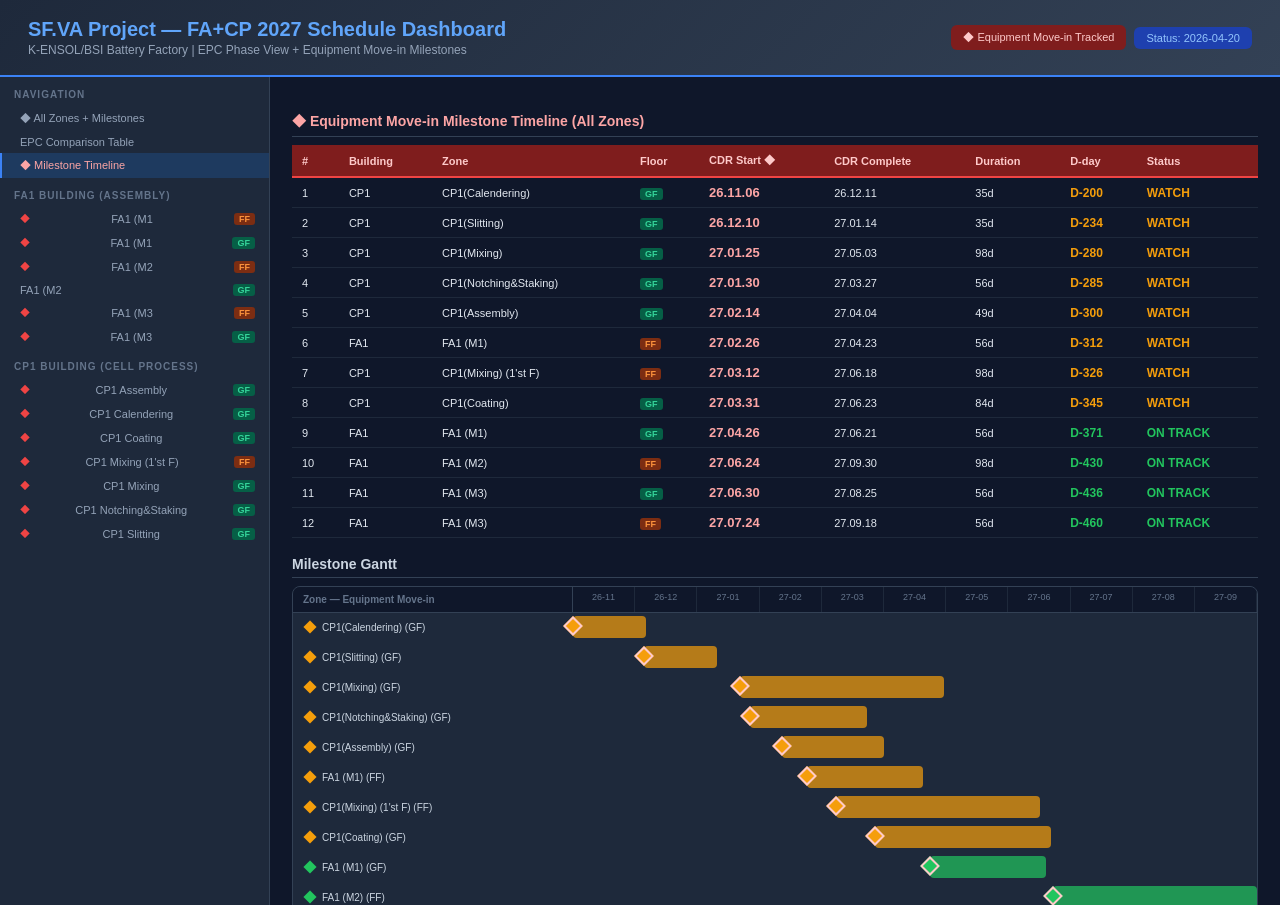
==== FA+CP 2027년 완공목표 스케줄/SF_VA_Schedule_Dashboard_EPC.html @ c84cddcf "Initial brain commit" ====
<!DOCTYPE html>
<html lang="ko">
<head>
<meta charset="UTF-8">
<meta name="viewport" content="width=device-width, initial-scale=1.0">
<title>SF.VA Project - FA+CP Schedule Dashboard (EPC + Milestone)</title>
<style>
*{margin:0;padding:0;box-sizing:border-box}
body{font-family:'Segoe UI',Arial,sans-serif;background:#0f172a;color:#e2e8f0;min-height:100vh}
.header{background:linear-gradient(135deg,#1e293b,#334155);padding:18px 28px;border-bottom:2px solid #3b82f6;display:flex;justify-content:space-between;align-items:center}
.header h1{font-size:20px;color:#60a5fa;font-weight:600}
.header .subtitle{color:#94a3b8;font-size:12px;margin-top:2px}
.header .badges{display:flex;gap:8px;align-items:center}
.header .date-badge{background:#1e40af;color:#93c5fd;padding:5px 12px;border-radius:6px;font-size:11px;font-weight:500}
.container{display:flex;height:calc(100vh - 72px)}
.sidebar{width:270px;background:#1e293b;border-right:1px solid #334155;overflow-y:auto;flex-shrink:0}
.sidebar h3{padding:12px 14px 6px;color:#64748b;font-size:10px;text-transform:uppercase;letter-spacing:1px}
.zone-btn{padding:5px 14px 5px 18px;color:#94a3b8;font-size:11px;cursor:pointer;display:flex;justify-content:space-between;align-items:center;border-left:2px solid transparent;transition:all .15s}
.zone-btn:hover{background:#334155;color:#e2e8f0}
.zone-btn.active{background:#1e3a5f;color:#60a5fa;border-left-color:#3b82f6}
.floor-tag{font-size:9px;padding:1px 5px;border-radius:3px;font-weight:700}
.floor-gf{background:#065f46;color:#34d399}
.floor-ff{background:#7c2d12;color:#fb923c}
.main{flex:1;overflow-y:auto;padding:18px 22px}
.epc-tabs{display:flex;gap:0;margin-bottom:18px;background:#0f172a;border-radius:8px;padding:3px;border:1px solid #334155}
.epc-tab{flex:1;padding:10px 0;text-align:center;cursor:pointer;border-radius:6px;font-size:12px;font-weight:600;transition:all .2s;position:relative}
.epc-tab:hover{background:#1e293b}
.epc-tab.active-all{background:#334155;color:#f1f5f9}
.epc-tab.active-e{background:linear-gradient(135deg,#4338ca,#6366f1);color:#e0e7ff}
.epc-tab.active-p{background:linear-gradient(135deg,#b45309,#d97706);color:#fef3c7}
.epc-tab.active-c{background:linear-gradient(135deg,#047857,#059669);color:#d1fae5}
.epc-tab .count{display:block;font-size:18px;font-weight:700;margin-top:2px}
.epc-tab .label{font-size:10px;opacity:.7;text-transform:uppercase;letter-spacing:.5px}
.summary-cards{display:grid;grid-template-columns:repeat(4,1fr);gap:10px;margin-bottom:16px}
.card{background:#1e293b;border-radius:8px;padding:12px 14px;border:1px solid #334155}
.card .label{font-size:10px;color:#64748b;text-transform:uppercase;letter-spacing:.5px}
.card .value{font-size:20px;font-weight:700;color:#f1f5f9;margin-top:3px}
.card .sub{font-size:10px;color:#94a3b8;margin-top:2px}
.card.critical{border-color:#dc2626}.card.critical .value{color:#ef4444}
.section-title{font-size:14px;font-weight:600;color:#cbd5e1;margin:18px 0 8px;padding-bottom:5px;border-bottom:1px solid #334155}

/* Milestone Banner */
.ms-banner{background:linear-gradient(135deg,#7f1d1d,#991b1b);border:2px solid #ef4444;border-radius:10px;padding:16px 20px;margin-bottom:18px;position:relative;overflow:hidden}
.ms-banner::before{content:'';position:absolute;top:-20px;right:-20px;width:80px;height:80px;background:rgba(239,68,68,.15);border-radius:50%}
.ms-banner::after{content:'';position:absolute;bottom:-10px;right:40px;width:40px;height:40px;background:rgba(239,68,68,.1);border-radius:50%}
.ms-banner .ms-icon{font-size:28px;margin-right:12px;vertical-align:middle}
.ms-banner .ms-title{font-size:14px;font-weight:700;color:#fecaca;letter-spacing:.5px}
.ms-banner .ms-dates{display:flex;gap:24px;margin-top:10px;flex-wrap:wrap}
.ms-date-item{background:rgba(0,0,0,.3);padding:8px 14px;border-radius:6px;border:1px solid rgba(239,68,68,.4)}
.ms-date-item .ms-label{font-size:9px;color:#fca5a5;text-transform:uppercase;letter-spacing:.5px}
.ms-date-item .ms-val{font-size:18px;font-weight:800;color:#ffffff;margin-top:2px;font-variant-numeric:tabular-nums}
.ms-date-item .ms-sub{font-size:9px;color:#f87171;margin-top:1px}

/* Gantt */
.gantt-container{background:#1e293b;border-radius:8px;border:1px solid #334155;overflow:hidden;margin-bottom:14px}
.gantt-header{display:flex;background:#0f172a;border-bottom:1px solid #334155;position:sticky;top:0;z-index:2}
.gantt-label-col{width:280px;min-width:280px;padding:7px 10px;font-size:10px;color:#64748b;font-weight:600;border-right:1px solid #334155}
.gantt-timeline{flex:1;display:flex;position:relative}
.gantt-month{flex:1;text-align:center;padding:5px 0;font-size:9px;color:#64748b;border-right:1px solid #1e293b}
.gantt-row{display:flex;border-bottom:1px solid #1e293b;min-height:30px;transition:background .1s}
.gantt-row:hover{background:#334155}
.gantt-row.critical-row{background:#7f1d1d22}
.gantt-row.near-critical-row{background:#78350f22}
.gantt-name{width:280px;min-width:280px;padding:5px 10px;font-size:10px;color:#cbd5e1;border-right:1px solid #1e293b;display:flex;align-items:center;gap:5px;white-space:nowrap;overflow:hidden;text-overflow:ellipsis}
.cp-badge{font-size:8px;padding:1px 4px;border-radius:3px;font-weight:700;flex-shrink:0}
.cp-badge.cp{background:#dc2626;color:#fecaca}
.cp-badge.nc{background:#d97706;color:#fef3c7}
.gantt-bars{flex:1;position:relative;padding:3px 0}
.bar{position:absolute;height:22px;border-radius:4px;top:3px;min-width:3px;cursor:pointer;transition:opacity .15s}
.bar:hover{opacity:.85;box-shadow:0 0 8px rgba(96,165,250,.4)}
.bar-tooltip{display:none;position:absolute;background:#0f172a;border:1px solid #3b82f6;border-radius:6px;padding:8px 12px;z-index:100;font-size:10px;color:#e2e8f0;min-width:200px;pointer-events:none;box-shadow:0 4px 20px rgba(0,0,0,.5)}
.bar:hover .bar-tooltip{display:block;bottom:28px;left:0}

/* Milestone line in gantt */
.ms-line{position:absolute;top:0;bottom:0;width:3px;background:#ef4444;z-index:1;pointer-events:none}
.ms-line::before{content:'';position:absolute;top:-2px;left:-6px;width:15px;height:15px;background:#ef4444;transform:rotate(45deg);border:2px solid #fecaca;z-index:2}
.ms-line::after{content:attr(data-label);position:absolute;top:-20px;left:8px;font-size:9px;color:#fecaca;white-space:nowrap;font-weight:700;background:#7f1d1d;padding:1px 5px;border-radius:3px;z-index:3}
.ms-line-finish{position:absolute;top:0;bottom:0;width:2px;background:#f97316;z-index:1;pointer-events:none;border-left:2px dashed #f97316}
.ms-line-finish::after{content:attr(data-label);position:absolute;bottom:-18px;left:6px;font-size:8px;color:#fdba74;white-space:nowrap;font-weight:600;z-index:3}

/* MS Overlay for gantt-bars container */
.gantt-bars-wrap{flex:1;position:relative;overflow:hidden}

/* CP Summary */
.cp-summary{background:#1e293b;border:1px solid #dc2626;border-radius:8px;padding:14px;margin-bottom:16px}
.cp-summary h3{color:#ef4444;font-size:13px;margin-bottom:8px}
.cp-table{width:100%;border-collapse:collapse;font-size:11px}
.cp-table th{text-align:left;padding:5px 8px;color:#64748b;border-bottom:1px solid #334155;font-weight:600}
.cp-table td{padding:5px 8px;color:#cbd5e1;border-bottom:1px solid #1e293b}
.cp-table tr.critical td{color:#fca5a5}
.cp-table tr.near-critical td{color:#fcd34d}
.risk-high{color:#ef4444;font-weight:600}
.risk-med{color:#f59e0b;font-weight:600}
.risk-low{color:#22c55e}
.legend{display:flex;gap:14px;flex-wrap:wrap;margin-bottom:14px;padding:8px 12px;background:#1e293b;border-radius:6px;border:1px solid #334155}
.legend-item{display:flex;align-items:center;gap:5px;font-size:10px;color:#94a3b8}
.legend-color{width:12px;height:12px;border-radius:3px}
.overview-grid{display:grid;grid-template-columns:1fr 1fr;gap:14px;margin-bottom:18px}
.zone-card{background:#1e293b;border:1px solid #334155;border-radius:8px;padding:12px;cursor:pointer;transition:all .15s}
.zone-card:hover{border-color:#3b82f6;transform:translateY(-1px)}
.zone-card h4{color:#60a5fa;font-size:12px;margin-bottom:4px}
.zone-card .info{font-size:10px;color:#94a3b8;line-height:1.6}
.zone-card .ms-tag{font-size:10px;color:#fca5a5;font-weight:700;background:#7f1d1d;padding:2px 7px;border-radius:4px;display:inline-block;margin-top:4px}
.epc-bar{display:flex;height:8px;border-radius:4px;overflow:hidden;margin-top:6px;background:#0f172a}
.epc-bar .seg-e{background:#6366f1}.epc-bar .seg-p{background:#d97706}.epc-bar .seg-c{background:#059669}
.epc-mini{display:inline-block;width:8px;height:8px;border-radius:2px;margin-right:2px}
.compare-table{width:100%;border-collapse:collapse;background:#1e293b;border-radius:8px;overflow:hidden;border:1px solid #334155;font-size:11px}
.compare-table th{background:#0f172a;padding:8px;color:#64748b;text-align:left;border-bottom:1px solid #334155}
.compare-table td{padding:6px 8px;color:#cbd5e1;border-bottom:1px solid #1e293b}
.compare-table tr:hover td{background:#33415540}

/* Milestone summary table */
.ms-summary-table{width:100%;border-collapse:collapse;font-size:11px;margin-bottom:18px}
.ms-summary-table th{background:#7f1d1d;color:#fecaca;padding:8px 10px;text-align:left;font-weight:600;border-bottom:2px solid #ef4444}
.ms-summary-table td{padding:7px 10px;border-bottom:1px solid #1e293b;color:#e2e8f0}
.ms-summary-table tr:hover td{background:#7f1d1d33}
.ms-summary-table .ms-date{font-weight:800;font-size:13px;color:#fca5a5;font-variant-numeric:tabular-nums}
.ms-summary-table .days-left{font-weight:700;font-size:12px}
.days-left.urgent{color:#ef4444}
.days-left.warning{color:#f59e0b}
.days-left.ok{color:#22c55e}
</style>
</head>
<body>
<div class="header">
  <div>
    <h1>SF.VA Project &mdash; FA+CP 2027 Schedule Dashboard</h1>
    <div class="subtitle">K-ENSOL/BSI Battery Factory | EPC Phase View + Equipment Move-in Milestones</div>
  </div>
  <div class="badges">
    <div class="date-badge" style="background:#7f1d1d;color:#fecaca">&#9670; Equipment Move-in Tracked</div>
    <div class="date-badge">Status: 2026-04-20</div>
  </div>
</div>
<div class="container">
  <div class="sidebar">
    <h3>Navigation</h3>
    <div class="zone-btn" onclick="showOverview()" id="btn-overview">&#9670; All Zones + Milestones</div>
    <div class="zone-btn" onclick="showComparison()" id="btn-compare">EPC Comparison Table</div>
    <div class="zone-btn" onclick="showMilestoneTimeline()" id="btn-ms-timeline" style="color:#fca5a5">&#9670; Milestone Timeline</div>
    <h3>FA1 Building (Assembly)</h3>
    <div id="fa1-zones"></div>
    <h3>CP1 Building (Cell Process)</h3>
    <div id="cp1-zones"></div>
  </div>
  <div class="main" id="main-content"></div>
</div>
<script>
const DATA = {"zones": {"CP1(Assembly)|GF": {"zone": "CP1(Assembly)", "floor": "GF", "building": "CP1", "epc_counts": {"E": 5, "P": 168, "C": 237}, "ALL": {"min_start": "2025-09-04", "max_finish": "2027-11-01", "total": 410, "phases": [{"name": "3-1. HVAC Equipment Manufacturing", "start": "2025-09-04", "finish": "2026-10-08", "count": 85, "workdays": 4163, "contractors": ["Stulz", "JOSEM", "CAMPIL"]}, {"name": "1. Design + Order + Delivery", "start": "2026-04-01", "finish": "2026-10-04", "count": 88, "workdays": 1525, "contractors": ["Soler", "TOP", "LJ", "KNS", "GEM Tech", "Jeremias", "Hwyun", "Synerge", "SICA"]}, {"name": "2-2. Construction (Ground Floor)", "start": "2026-04-25", "finish": "2027-02-09", "count": 76, "workdays": 2208, "contractors": ["Soler", "Top", "KNS", "Gem-tech", "Synerge", "SICA"]}, {"name": "2-1. Construction (Mezzanine)", "start": "2026-05-22", "finish": "2027-04-03", "count": 46, "workdays": 3162, "contractors": ["Top", "Synerge"]}, {"name": "4. CDR Readiness for Equipment Move in", "start": "2026-05-22", "finish": "2027-04-25", "count": 13, "workdays": 1238, "contractors": ["KNS"]}, {"name": "3-2. HVAC Equipment Setup", "start": "2026-07-04", "finish": "2026-11-05", "count": 37, "workdays": 256, "contractors": ["Synergy", "TOP"]}, {"name": "3-3. HVAC Equipment install", "start": "2026-09-13", "finish": "2027-05-03", "count": 38, "workdays": 523, "contractors": ["CAMPIL", "Wayun", "JOSEM", "Synergy", "Stulz"]}, {"name": "6. Cold Commissioning", "start": "2027-02-17", "finish": "2027-04-24", "count": 9, "workdays": 141, "contractors": ["Synergy", "LJ"]}, {"name": "5. Hook up", "start": "2027-04-04", "finish": "2027-04-15", "count": 3, "workdays": 11, "contractors": []}, {"name": "7. HOT Commissioning", "start": "2027-04-24", "finish": "2027-06-04", "count": 9, "workdays": 212, "contractors": ["Synergy"]}, {"name": "8. Submission of completion documents", "start": "2027-06-04", "finish": "2027-07-04", "count": 4, "workdays": 120, "contractors": ["KNS", "KNS & Sub con"]}, {"name": "9. VOC environmental permit", "start": "2027-07-04", "finish": "2027-11-01", "count": 2, "workdays": 240, "contractors": ["PWC"]}], "cp": {"critical": [{"name": "9. VOC environmental permit", "start": "2027-07-04", "finish": "2027-11-01", "span": 120, "slack": 0}], "near_critical": []}}, "E": {"min_start": "2026-04-01", "max_finish": "2026-08-02", "total": 5, "phases": [{"name": "1. Design + Order + Delivery", "start": "2026-04-01", "finish": "2026-08-02", "count": 5, "workdays": 305, "contractors": []}], "cp": {"critical": [{"name": "1. Design + Order + Delivery", "start": "2026-04-01", "finish": "2026-08-02", "span": 123, "slack": 0}], "near_critical": []}}, "P": {"min_start": "2025-09-04", "max_finish": "2026-10-08", "total": 168, "phases": [{"name": "3-1. HVAC Equipment Manufacturing", "start": "2025-09-04", "finish": "2026-10-08", "count": 85, "workdays": 4163, "contractors": ["Stulz", "JOSEM", "CAMPIL"]}, {"name": "1. Design + Order + Delivery", "start": "2026-04-01", "finish": "2026-10-04", "count": 83, "workdays": 1220, "contractors": ["Soler", "TOP", "LJ", "KNS", "GEM Tech", "Jeremias", "Hwyun", "Synerge", "SICA"]}], "cp": {"critical": [{"name": "1. Design + Order + Delivery", "start": "2026-04-01", "finish": "2026-10-04", "span": 186, "slack": 4}, {"name": "3-1. HVAC Equipment Manufacturing", "start": "2025-09-04", "finish": "2026-10-08", "span": 399, "slack": 0}], "near_critical": []}}, "C": {"min_start": "2026-04-25", "max_finish": "2027-11-01", "total": 237, "phases": [{"name": "2-2. Construction (Ground Floor)", "start": "2026-04-25", "finish": "2027-02-09", "count": 76, "workdays": 2208, "contractors": ["Soler", "Top", "KNS", "Gem-tech", "Synerge", "SICA"]}, {"name": "2-1. Construction (Mezzanine)", "start": "2026-05-22", "finish": "2027-04-03", "count": 46, "workdays": 3162, "contractors": ["Top", "Synerge"]}, {"name": "4. CDR Readiness for Equipment Move in", "start": "2026-05-22", "finish": "2027-04-25", "count": 13, "workdays": 1238, "contractors": ["KNS"]}, {"name": "3-2. HVAC Equipment Setup", "start": "2026-07-04", "finish": "2026-11-05", "count": 37, "workdays": 256, "contractors": ["Synergy", "TOP"]}, {"name": "3-3. HVAC Equipment install", "start": "2026-09-13", "finish": "2027-05-03", "count": 38, "workdays": 523, "contractors": ["CAMPIL", "Wayun", "JOSEM", "Synergy", "Stulz"]}, {"name": "6. Cold Commissioning", "start": "2027-02-17", "finish": "2027-04-24", "count": 9, "workdays": 141, "contractors": ["Synergy", "LJ"]}, {"name": "5. Hook up", "start": "2027-04-04", "finish": "2027-04-15", "count": 3, "workdays": 11, "contractors": []}, {"name": "7. HOT Commissioning", "start": "2027-04-24", "finish": "2027-06-04", "count": 9, "workdays": 212, "contractors": ["Synergy"]}, {"name": "8. Submission of completion documents", "start": "2027-06-04", "finish": "2027-07-04", "count": 4, "workdays": 120, "contractors": ["KNS", "KNS & Sub con"]}, {"name": "9. VOC environmental permit", "start": "2027-07-04", "finish": "2027-11-01", "count": 2, "workdays": 240, "contractors": ["PWC"]}], "cp": {"critical": [{"name": "9. VOC environmental permit", "start": "2027-07-04", "finish": "2027-11-01", "span": 120, "slack": 0}], "near_critical": []}}}, "CP1(Calendering)|GF": {"zone": "CP1(Calendering)", "floor": "GF", "building": "CP1", "epc_counts": {"E": 5, "P": 142, "C": 225}, "ALL": {"min_start": "2025-09-04", "max_finish": "2027-07-07", "total": 372, "phases": [{"name": "3-1. HVAC Equipment Manufacturing (Mezzanine)", "start": "2025-09-04", "finish": "2027-02-18", "count": 59, "workdays": 2886, "contractors": ["Stulz", "JOSEM", "CAMPIL"]}, {"name": "1. Design + Order + Delivery", "start": "2026-04-01", "finish": "2026-10-20", "count": 88, "workdays": 1597, "contractors": ["Soler", "TOP", "LJ", "KNS", "GEM Tech", "Jeremias", "Hwyun", "Synerge", "SICA"]}, {"name": "2-2. Construction (Ground Floor)", "start": "2026-04-25", "finish": "2026-11-10", "count": 76, "workdays": 1361, "contractors": ["Soler", "Top", "KNS", "Gem-tech", "Synerge", "SICA"]}, {"name": "2-1. Construction (Mezzanine)", "start": "2026-05-05", "finish": "2026-09-29", "count": 46, "workdays": 1095, "contractors": ["Top", "Synerge"]}, {"name": "4. CDR Readiness for Equipment Move in", "start": "2026-05-05", "finish": "2027-01-04", "count": 13, "workdays": 898, "contractors": ["KNS"]}, {"name": "3-2. HVAC Equipment Setup (Mezzanine)", "start": "2026-06-01", "finish": "2026-10-03", "count": 24, "workdays": 128, "contractors": ["Stulz", "JOSEM", "CAMPIL"]}, {"name": "3-3. HVAC Equipment install (Mezzanine)", "start": "2026-08-02", "finish": "2027-02-03", "count": 38, "workdays": 617, "contractors": ["Stulz", "Synergy", "JOSEM"]}, {"name": "6. Cold Commissioning", "start": "2026-11-09", "finish": "2027-02-22", "count": 9, "workdays": 749, "contractors": ["Synergy", "LJ"]}, {"name": "5. Hook up", "start": "2026-12-11", "finish": "2026-12-22", "count": 3, "workdays": 11, "contractors": []}, {"name": "7. HOT Commissioning", "start": "2026-12-22", "finish": "2027-02-07", "count": 9, "workdays": 234, "contractors": ["Synergy"]}, {"name": "8. Submission of completion documents", "start": "2027-02-07", "finish": "2027-07-07", "count": 5, "workdays": 240, "contractors": ["KNS", "KNS & Sub con"]}, {"name": "9. VOC environmental permit", "start": "2027-03-09", "finish": "2027-07-07", "count": 2, "workdays": 240, "contractors": ["PWC"]}], "cp": {"critical": [{"name": "8. Submission of completion documents", "start": "2027-02-07", "finish": "2027-07-07", "span": 150, "slack": 0}, {"name": "9. VOC environmental permit", "start": "2027-03-09", "finish": "2027-07-07", "span": 120, "slack": 0}], "near_critical": []}}, "E": {"min_start": "2026-04-01", "max_finish": "2026-08-18", "total": 5, "phases": [{"name": "1. Design + Order + Delivery", "start": "2026-04-01", "finish": "2026-08-18", "count": 5, "workdays": 345, "contractors": []}], "cp": {"critical": [{"name": "1. Design + Order + Delivery", "start": "2026-04-01", "finish": "2026-08-18", "span": 139, "slack": 0}], "near_critical": []}}, "P": {"min_start": "2025-09-04", "max_finish": "2027-02-18", "total": 142, "phases": [{"name": "3-1. HVAC Equipment Manufacturing (Mezzanine)", "start": "2025-09-04", "finish": "2027-02-18", "count": 59, "workdays": 2886, "contractors": ["Stulz", "JOSEM", "CAMPIL"]}, {"name": "1. Design + Order + Delivery", "start": "2026-04-01", "finish": "2026-10-20", "count": 83, "workdays": 1252, "contractors": ["Soler", "TOP", "LJ", "KNS", "GEM Tech", "Jeremias", "Hwyun", "Synerge", "SICA"]}], "cp": {"critical": [{"name": "3-1. HVAC Equipment Manufacturing (Mezzanine)", "start": "2025-09-04", "finish": "2027-02-18", "span": 532, "slack": 0}], "near_critical": []}}, "C": {"min_start": "2026-04-25", "max_finish": "2027-07-07", "total": 225, "phases": [{"name": "2-2. Construction (Ground Floor)", "start": "2026-04-25", "finish": "2026-11-10", "count": 76, "workdays": 1361, "contractors": ["Soler", "Top", "KNS", "Gem-tech", "Synerge", "SICA"]}, {"name": "2-1. Construction (Mezzanine)", "start": "2026-05-05", "finish": "2026-09-29", "count": 46, "workdays": 1095, "contractors": ["Top", "Synerge"]}, {"name": "4. CDR Readiness for Equipment Move in", "start": "2026-05-05", "finish": "2027-01-04", "count": 13, "workdays": 898, "contractors": ["KNS"]}, {"name": "3-2. HVAC Equipment Setup (Mezzanine)", "start": "2026-06-01", "finish": "2026-10-03", "count": 24, "workdays": 128, "contractors": ["Stulz", "JOSEM", "CAMPIL"]}, {"name": "3-3. HVAC Equipment install (Mezzanine)", "start": "2026-08-02", "finish": "2027-02-03", "count": 38, "workdays": 617, "contractors": ["Stulz", "Synergy", "JOSEM"]}, {"name": "6. Cold Commissioning", "start": "2026-11-09", "finish": "2027-02-22", "count": 9, "workdays": 749, "contractors": ["Synergy", "LJ"]}, {"name": "5. Hook up", "start": "2026-12-11", "finish": "2026-12-22", "count": 3, "workdays": 11, "contractors": []}, {"name": "7. HOT Commissioning", "start": "2026-12-22", "finish": "2027-02-07", "count": 9, "workdays": 234, "contractors": ["Synergy"]}, {"name": "8. Submission of completion documents", "start": "2027-02-07", "finish": "2027-07-07", "count": 5, "workdays": 240, "contractors": ["KNS", "KNS & Sub con"]}, {"name": "9. VOC environmental permit", "start": "2027-03-09", "finish": "2027-07-07", "count": 2, "workdays": 240, "contractors": ["PWC"]}], "cp": {"critical": [{"name": "8. Submission of completion documents", "start": "2027-02-07", "finish": "2027-07-07", "span": 150, "slack": 0}, {"name": "9. VOC environmental permit", "start": "2027-03-09", "finish": "2027-07-07", "span": 120, "slack": 0}], "near_critical": []}}}, "CP1(Coating)|GF": {"zone": "CP1(Coating)", "floor": "GF", "building": "CP1", "epc_counts": {"E": 7, "P": 134, "C": 226}, "ALL": {"min_start": "2025-10-03", "max_finish": "2028-01-17", "total": 367, "phases": [{"name": "3-1. HVAC Equipment Manufacturing", "start": "2025-10-03", "finish": "2027-01-20", "count": 51, "workdays": 2595, "contractors": ["Stulz", "JOSEM"]}, {"name": "1. Design + Order + Delivery", "start": "2026-04-01", "finish": "2026-10-10", "count": 90, "workdays": 1539, "contractors": ["Soler", "TOP", "LJ", "KNS", "GEM Tech", "Jeremias", "Hwyun", "Synerge", "SICA"]}, {"name": "2-2. Construction (Ground Floor)", "start": "2026-05-10", "finish": "2027-04-05", "count": 76, "workdays": 2782, "contractors": ["VIgor", "Soler", "Top", "Hwyun", "Synerge", "SICA"]}, {"name": "4. CDR Readiness for Equipment Move in", "start": "2026-05-11", "finish": "2027-07-14", "count": 13, "workdays": 1389, "contractors": ["KNS"]}, {"name": "3-2. HVAC Equipment Setup", "start": "2026-05-15", "finish": "2026-09-23", "count": 22, "workdays": 138, "contractors": ["Synergy", "TOP", "JOSEM"]}, {"name": "2-1. Construction (Mezzanine)", "start": "2026-06-23", "finish": "2027-04-02", "count": 46, "workdays": 4118, "contractors": ["Top", "Synerge"]}, {"name": "3-3. HVAC Equipment install", "start": "2026-07-22", "finish": "2026-12-23", "count": 42, "workdays": 498, "contractors": ["Synergy", "JOSEM"]}, {"name": "6. Cold Commissioning", "start": "2027-04-03", "finish": "2027-07-17", "count": 9, "workdays": 749, "contractors": ["Synergy", "LJ"]}, {"name": "5. Hook up", "start": "2027-06-23", "finish": "2027-07-04", "count": 3, "workdays": 11, "contractors": []}, {"name": "7. HOT Commissioning", "start": "2027-07-04", "finish": "2027-08-20", "count": 9, "workdays": 244, "contractors": ["Synergy"]}, {"name": "8. Submission of completion documents", "start": "2027-08-20", "finish": "2027-09-19", "count": 4, "workdays": 120, "contractors": ["KNS", "KNS & Sub con"]}, {"name": "9. VOC environmental permit", "start": "2027-09-19", "finish": "2028-01-17", "count": 2, "workdays": 240, "contractors": ["PWC"]}], "cp": {"critical": [{"name": "9. VOC environmental permit", "start": "2027-09-19", "finish": "2028-01-17", "span": 120, "slack": 0}], "near_critical": []}}, "E": {"min_start": "2026-04-01", "max_finish": "2026-08-08", "total": 7, "phases": [{"name": "1. Design + Order + Delivery", "start": "2026-04-01", "finish": "2026-08-08", "count": 7, "workdays": 337, "contractors": []}], "cp": {"critical": [{"name": "1. Design + Order + Delivery", "start": "2026-04-01", "finish": "2026-08-08", "span": 129, "slack": 0}], "near_critical": []}}, "P": {"min_start": "2025-10-03", "max_finish": "2027-01-20", "total": 134, "phases": [{"name": "3-1. HVAC Equipment Manufacturing", "start": "2025-10-03", "finish": "2027-01-20", "count": 51, "workdays": 2595, "contractors": ["Stulz", "JOSEM"]}, {"name": "1. Design + Order + Delivery", "start": "2026-04-16", "finish": "2026-10-10", "count": 83, "workdays": 1202, "contractors": ["Soler", "TOP", "LJ", "KNS", "GEM Tech", "Jeremias", "Hwyun", "Synerge", "SICA"]}], "cp": {"critical": [{"name": "3-1. HVAC Equipment Manufacturing", "start": "2025-10-03", "finish": "2027-01-20", "span": 474, "slack": 0}], "near_critical": []}}, "C": {"min_start": "2026-05-10", "max_finish": "2028-01-17", "total": 226, "phases": [{"name": "2-2. Construction (Ground Floor)", "start": "2026-05-10", "finish": "2027-04-05", "count": 76, "workdays": 2782, "contractors": ["VIgor", "Soler", "Top", "Hwyun", "Synerge", "SICA"]}, {"name": "4. CDR Readiness for Equipment Move in", "start": "2026-05-11", "finish": "2027-07-14", "count": 13, "workdays": 1389, "contractors": ["KNS"]}, {"name": "3-2. HVAC Equipment Setup", "start": "2026-05-15", "finish": "2026-09-23", "count": 22, "workdays": 138, "contractors": ["Synergy", "TOP", "JOSEM"]}, {"name": "2-1. Construction (Mezzanine)", "start": "2026-06-23", "finish": "2027-04-02", "count": 46, "workdays": 4118, "contractors": ["Top", "Synerge"]}, {"name": "3-3. HVAC Equipment install", "start": "2026-07-22", "finish": "2026-12-23", "count": 42, "workdays": 498, "contractors": ["Synergy", "JOSEM"]}, {"name": "6. Cold Commissioning", "start": "2027-04-03", "finish": "2027-07-17", "count": 9, "workdays": 749, "contractors": ["Synergy", "LJ"]}, {"name": "5. Hook up", "start": "2027-06-23", "finish": "2027-07-04", "count": 3, "workdays": 11, "contractors": []}, {"name": "7. HOT Commissioning", "start": "2027-07-04", "finish": "2027-08-20", "count": 9, "workdays": 244, "contractors": ["Synergy"]}, {"name": "8. Submission of completion documents", "start": "2027-08-20", "finish": "2027-09-19", "count": 4, "workdays": 120, "contractors": ["KNS", "KNS & Sub con"]}, {"name": "9. VOC environmental permit", "start": "2027-09-19", "finish": "2028-01-17", "count": 2, "workdays": 240, "contractors": ["PWC"]}], "cp": {"critical": [{"name": "9. VOC environmental permit", "start": "2027-09-19", "finish": "2028-01-17", "span": 120, "slack": 0}], "near_critical": []}}}, "CP1(Mixing)|GF": {"zone": "CP1(Mixing)", "floor": "GF", "building": "CP1", "epc_counts": {"E": 5, "P": 178, "C": 284}, "ALL": {"min_start": "2025-09-04", "max_finish": "2027-12-18", "total": 467, "phases": [{"name": "3-1. HVAC Equipment Manufacturing", "start": "2025-09-04", "finish": "2026-09-22", "count": 95, "workdays": 4477, "contractors": ["Stulz", "JOSEM", "CAMPIL"]}, {"name": "1. Design + Order + Delivery", "start": "2026-04-01", "finish": "2026-08-05", "count": 88, "workdays": 1281, "contractors": ["Soler", "TOP", "LJ", "KNS", "GEM Tech", "Jeremias", "Hwyun", "Synerge", "SICA"]}, {"name": "2-2. Construction (Ground Floor)", "start": "2026-04-01", "finish": "2027-01-20", "count": 76, "workdays": 2298, "contractors": ["VIgor", "Soler", "Top", "Hwyun", "Synerge", "SICA"]}, {"name": "4. CDR Readiness for Equipment Move in", "start": "2026-04-01", "finish": "2027-05-03", "count": 13, "workdays": 1773, "contractors": ["KNS"]}, {"name": "2-1. Construction (Mezzanine)", "start": "2026-06-04", "finish": "2027-03-14", "count": 46, "workdays": 2831, "contractors": ["Top", "Synerge"]}, {"name": "3-2. HVAC Equipment Setup", "start": "2026-07-03", "finish": "2026-09-26", "count": 40, "workdays": 154, "contractors": ["Synergy", "JOSEM"]}, {"name": "3-3. HVAC Equipment install", "start": "2026-07-05", "finish": "2027-02-08", "count": 82, "workdays": 891, "contractors": ["Synergy", "JOSEM"]}, {"name": "6. Cold Commissioning", "start": "2027-01-28", "finish": "2027-05-23", "count": 9, "workdays": 829, "contractors": ["Synergy", "LJ"]}, {"name": "5. Hook up", "start": "2027-02-08", "finish": "2027-06-03", "count": 3, "workdays": 116, "contractors": ["KNS"]}, {"name": "7. HOT Commissioning", "start": "2027-06-03", "finish": "2027-07-20", "count": 9, "workdays": 234, "contractors": ["Synergy", "LJ"]}, {"name": "8. Submission of completion documents", "start": "2027-07-21", "finish": "2027-08-20", "count": 4, "workdays": 120, "contractors": ["KNS", "KNS & Sub con"]}, {"name": "9. VOC environmental permit", "start": "2027-08-20", "finish": "2027-12-18", "count": 2, "workdays": 240, "contractors": ["PWC"]}], "cp": {"critical": [{"name": "9. VOC environmental permit", "start": "2027-08-20", "finish": "2027-12-18", "span": 120, "slack": 0}], "near_critical": []}}, "E": {"min_start": "2026-04-01", "max_finish": "2026-06-03", "total": 5, "phases": [{"name": "1. Design + Order + Delivery", "start": "2026-04-01", "finish": "2026-06-03", "count": 5, "workdays": 181, "contractors": []}], "cp": {"critical": [{"name": "1. Design + Order + Delivery", "start": "2026-04-01", "finish": "2026-06-03", "span": 63, "slack": 0}], "near_critical": []}}, "P": {"min_start": "2025-09-04", "max_finish": "2026-09-22", "total": 178, "phases": [{"name": "3-1. HVAC Equipment Manufacturing", "start": "2025-09-04", "finish": "2026-09-22", "count": 95, "workdays": 4477, "contractors": ["Stulz", "JOSEM", "CAMPIL"]}, {"name": "1. Design + Order + Delivery", "start": "2026-04-01", "finish": "2026-08-05", "count": 83, "workdays": 1100, "contractors": ["Soler", "TOP", "LJ", "KNS", "GEM Tech", "Jeremias", "Hwyun", "Synerge", "SICA"]}], "cp": {"critical": [{"name": "3-1. HVAC Equipment Manufacturing", "start": "2025-09-04", "finish": "2026-09-22", "span": 383, "slack": 0}], "near_critical": []}}, "C": {"min_start": "2026-04-01", "max_finish": "2027-12-18", "total": 284, "phases": [{"name": "2-2. Construction (Ground Floor)", "start": "2026-04-01", "finish": "2027-01-20", "count": 76, "workdays": 2298, "contractors": ["VIgor", "Soler", "Top", "Hwyun", "Synerge", "SICA"]}, {"name": "4. CDR Readiness for Equipment Move in", "start": "2026-04-01", "finish": "2027-05-03", "count": 13, "workdays": 1773, "contractors": ["KNS"]}, {"name": "2-1. Construction (Mezzanine)", "start": "2026-06-04", "finish": "2027-03-14", "count": 46, "workdays": 2831, "contractors": ["Top", "Synerge"]}, {"name": "3-2. HVAC Equipment Setup", "start": "2026-07-03", "finish": "2026-09-26", "count": 40, "workdays": 154, "contractors": ["Synergy", "JOSEM"]}, {"name": "3-3. HVAC Equipment install", "start": "2026-07-05", "finish": "2027-02-08", "count": 82, "workdays": 891, "contractors": ["Synergy", "JOSEM"]}, {"name": "6. Cold Commissioning", "start": "2027-01-28", "finish": "2027-05-23", "count": 9, "workdays": 829, "contractors": ["Synergy", "LJ"]}, {"name": "5. Hook up", "start": "2027-02-08", "finish": "2027-06-03", "count": 3, "workdays": 116, "contractors": ["KNS"]}, {"name": "7. HOT Commissioning", "start": "2027-06-03", "finish": "2027-07-20", "count": 9, "workdays": 234, "contractors": ["Synergy", "LJ"]}, {"name": "8. Submission of completion documents", "start": "2027-07-21", "finish": "2027-08-20", "count": 4, "workdays": 120, "contractors": ["KNS", "KNS & Sub con"]}, {"name": "9. VOC environmental permit", "start": "2027-08-20", "finish": "2027-12-18", "count": 2, "workdays": 240, "contractors": ["PWC"]}], "cp": {"critical": [{"name": "9. VOC environmental permit", "start": "2027-08-20", "finish": "2027-12-18", "span": 120, "slack": 0}], "near_critical": []}}}, "CP1(Mixing) (1'st F)|FF": {"zone": "CP1(Mixing) (1'st F)", "floor": "FF", "building": "CP1", "epc_counts": {"E": 5, "P": 118, "C": 207}, "ALL": {"min_start": "2025-10-03", "max_finish": "2028-02-01", "total": 330, "phases": [{"name": "3-1. HVAC Equipment Manufacturing", "start": "2025-10-03", "finish": "2026-08-27", "count": 35, "workdays": 1653, "contractors": ["Stulz"]}, {"name": "1. Design + Order + Delivery", "start": "2026-04-01", "finish": "2026-09-26", "count": 88, "workdays": 1499, "contractors": ["Soler", "TOP", "LJ", "KNS", "GEM Tech", "Jeremias", "Hwyun", "Synerge", "SICA"]}, {"name": "2-1. Construction", "start": "2026-04-25", "finish": "2027-04-14", "count": 122, "workdays": 5724, "contractors": ["VIgor", "Soler", "Top", "Hwyun", "Synerge", "SICA"]}, {"name": "4. CDR Readiness for Equipment Move in", "start": "2026-04-26", "finish": "2027-06-18", "count": 13, "workdays": 1826, "contractors": ["KNS"]}, {"name": "3-2. HVAC Equipment Setup", "start": "2026-09-27", "finish": "2026-10-07", "count": 15, "workdays": 26, "contractors": ["Synergy"]}, {"name": "3-3. HVAC Equipment install", "start": "2026-09-29", "finish": "2027-01-30", "count": 30, "workdays": 287, "contractors": ["Synergy"]}, {"name": "6. Cold Commissioning", "start": "2027-03-15", "finish": "2027-06-28", "count": 9, "workdays": 749, "contractors": []}, {"name": "5. Hook up", "start": "2027-03-26", "finish": "2027-07-19", "count": 3, "workdays": 116, "contractors": ["KNS"]}, {"name": "7. HOT Commissioning", "start": "2027-07-19", "finish": "2027-09-04", "count": 9, "workdays": 237, "contractors": []}, {"name": "8. Submission of completion documents", "start": "2027-09-04", "finish": "2028-02-01", "count": 4, "workdays": 240, "contractors": ["KNS", "KNS & Sub con"]}, {"name": "9. VOC environmental permit", "start": "2027-10-04", "finish": "2028-02-01", "count": 2, "workdays": 240, "contractors": ["PWC"]}], "cp": {"critical": [{"name": "8. Submission of completion documents", "start": "2027-09-04", "finish": "2028-02-01", "span": 150, "slack": 0}, {"name": "9. VOC environmental permit", "start": "2027-10-04", "finish": "2028-02-01", "span": 120, "slack": 0}], "near_critical": []}}, "E": {"min_start": "2026-04-01", "max_finish": "2026-07-25", "total": 5, "phases": [{"name": "1. Design + Order + Delivery", "start": "2026-04-01", "finish": "2026-07-25", "count": 5, "workdays": 295, "contractors": []}], "cp": {"critical": [{"name": "1. Design + Order + Delivery", "start": "2026-04-01", "finish": "2026-07-25", "span": 115, "slack": 0}], "near_critical": []}}, "P": {"min_start": "2025-10-03", "max_finish": "2026-09-26", "total": 118, "phases": [{"name": "3-1. HVAC Equipment Manufacturing", "start": "2025-10-03", "finish": "2026-08-27", "count": 35, "workdays": 1653, "contractors": ["Stulz"]}, {"name": "1. Design + Order + Delivery", "start": "2026-04-01", "finish": "2026-09-26", "count": 83, "workdays": 1204, "contractors": ["Soler", "TOP", "LJ", "KNS", "GEM Tech", "Jeremias", "Hwyun", "Synerge", "SICA"]}], "cp": {"critical": [{"name": "1. Design + Order + Delivery", "start": "2026-04-01", "finish": "2026-09-26", "span": 178, "slack": 0}], "near_critical": [{"name": "3-1. HVAC Equipment Manufacturing", "start": "2025-10-03", "finish": "2026-08-27", "span": 328, "slack": 30}]}}, "C": {"min_start": "2026-04-25", "max_finish": "2028-02-01", "total": 207, "phases": [{"name": "2-1. Construction", "start": "2026-04-25", "finish": "2027-04-14", "count": 122, "workdays": 5724, "contractors": ["VIgor", "Soler", "Top", "Hwyun", "Synerge", "SICA"]}, {"name": "4. CDR Readiness for Equipment Move in", "start": "2026-04-26", "finish": "2027-06-18", "count": 13, "workdays": 1826, "contractors": ["KNS"]}, {"name": "3-2. HVAC Equipment Setup", "start": "2026-09-27", "finish": "2026-10-07", "count": 15, "workdays": 26, "contractors": ["Synergy"]}, {"name": "3-3. HVAC Equipment install", "start": "2026-09-29", "finish": "2027-01-30", "count": 30, "workdays": 287, "contractors": ["Synergy"]}, {"name": "6. Cold Commissioning", "start": "2027-03-15", "finish": "2027-06-28", "count": 9, "workdays": 749, "contractors": []}, {"name": "5. Hook up", "start": "2027-03-26", "finish": "2027-07-19", "count": 3, "workdays": 116, "contractors": ["KNS"]}, {"name": "7. HOT Commissioning", "start": "2027-07-19", "finish": "2027-09-04", "count": 9, "workdays": 237, "contractors": []}, {"name": "8. Submission of completion documents", "start": "2027-09-04", "finish": "2028-02-01", "count": 4, "workdays": 240, "contractors": ["KNS", "KNS & Sub con"]}, {"name": "9. VOC environmental permit", "start": "2027-10-04", "finish": "2028-02-01", "count": 2, "workdays": 240, "contractors": ["PWC"]}], "cp": {"critical": [{"name": "8. Submission of completion documents", "start": "2027-09-04", "finish": "2028-02-01", "span": 150, "slack": 0}, {"name": "9. VOC environmental permit", "start": "2027-10-04", "finish": "2028-02-01", "span": 120, "slack": 0}], "near_critical": []}}}, "CP1(Notching&Staking)|GF": {"zone": "CP1(Notching&Staking)", "floor": "GF", "building": "CP1", "epc_counts": {"E": 7, "P": 146, "C": 210}, "ALL": {"min_start": "2025-11-21", "max_finish": "2027-10-24", "total": 363, "phases": [{"name": "3-1. HVAC Equipment Manufacturing", "start": "2025-11-21", "finish": "2027-02-01", "count": 63, "workdays": 3779, "contractors": ["CAMPIL", "JOSEM"]}, {"name": "1. Design + Order + Delivery", "start": "2026-04-01", "finish": "2027-01-01", "count": 90, "workdays": 4292, "contractors": ["Soler", "TOP", "LJ", "KNS", "GEM Tech", "Jeremias", "Hwyun", "Synerge", "SICA"]}, {"name": "2-2. Construction (Ground Floor)", "start": "2026-05-10", "finish": "2027-02-03", "count": 76, "workdays": 2169, "contractors": ["Soler", "Top", "KNS", "Gem-tech", "Synerge", "SICA"]}, {"name": "2-1. Construction (Mezzanine)", "start": "2026-05-15", "finish": "2027-02-28", "count": 46, "workdays": 3074, "contractors": ["Top", "Synerge"]}, {"name": "4. CDR Readiness for Equipment Move in", "start": "2026-05-15", "finish": "2027-04-17", "count": 13, "workdays": 1164, "contractors": ["KNS"]}, {"name": "3-2. HVAC Equipment Setup", "start": "2026-07-12", "finish": "2026-11-25", "count": 28, "workdays": 178, "contractors": ["CAMPIL", "JOSEM", "TOP"]}, {"name": "3-3. HVAC Equipment install", "start": "2026-10-14", "finish": "2027-03-30", "count": 20, "workdays": 315, "contractors": ["JOSEM", "Synergy"]}, {"name": "6. Cold Commissioning", "start": "2027-02-02", "finish": "2027-04-16", "count": 9, "workdays": 148, "contractors": ["Synergy", "LJ"]}, {"name": "5. Hook up", "start": "2027-03-27", "finish": "2027-04-07", "count": 3, "workdays": 11, "contractors": ["KNS"]}, {"name": "7. HOT Commissioning", "start": "2027-04-16", "finish": "2027-05-27", "count": 9, "workdays": 212, "contractors": ["Synergy"]}, {"name": "8. Submission of completion documents", "start": "2027-05-27", "finish": "2027-10-24", "count": 4, "workdays": 240, "contractors": ["KNS", "KNS & Sub con"]}, {"name": "9. VOC environmental permit", "start": "2027-06-26", "finish": "2027-10-24", "count": 2, "workdays": 240, "contractors": ["PWC"]}], "cp": {"critical": [{"name": "8. Submission of completion documents", "start": "2027-05-27", "finish": "2027-10-24", "span": 150, "slack": 0}, {"name": "9. VOC environmental permit", "start": "2027-06-26", "finish": "2027-10-24", "span": 120, "slack": 0}], "near_critical": []}}, "E": {"min_start": "2026-04-01", "max_finish": "2026-08-03", "total": 7, "phases": [{"name": "1. Design + Order + Delivery", "start": "2026-04-01", "finish": "2026-08-03", "count": 7, "workdays": 334, "contractors": []}], "cp": {"critical": [{"name": "1. Design + Order + Delivery", "start": "2026-04-01", "finish": "2026-08-03", "span": 124, "slack": 0}], "near_critical": []}}, "P": {"min_start": "2025-11-21", "max_finish": "2027-02-01", "total": 146, "phases": [{"name": "3-1. HVAC Equipment Manufacturing", "start": "2025-11-21", "finish": "2027-02-01", "count": 63, "workdays": 3779, "contractors": ["CAMPIL", "JOSEM"]}, {"name": "1. Design + Order + Delivery", "start": "2026-04-16", "finish": "2027-01-01", "count": 83, "workdays": 3958, "contractors": ["Soler", "TOP", "LJ", "KNS", "GEM Tech", "Jeremias", "Hwyun", "Synerge", "SICA"]}], "cp": {"critical": [{"name": "3-1. HVAC Equipment Manufacturing", "start": "2025-11-21", "finish": "2027-02-01", "span": 437, "slack": 0}], "near_critical": []}}, "C": {"min_start": "2026-05-10", "max_finish": "2027-10-24", "total": 210, "phases": [{"name": "2-2. Construction (Ground Floor)", "start": "2026-05-10", "finish": "2027-02-03", "count": 76, "workdays": 2169, "contractors": ["Soler", "Top", "KNS", "Gem-tech", "Synerge", "SICA"]}, {"name": "2-1. Construction (Mezzanine)", "start": "2026-05-15", "finish": "2027-02-28", "count": 46, "workdays": 3074, "contractors": ["Top", "Synerge"]}, {"name": "4. CDR Readiness for Equipment Move in", "start": "2026-05-15", "finish": "2027-04-17", "count": 13, "workdays": 1164, "contractors": ["KNS"]}, {"name": "3-2. HVAC Equipment Setup", "start": "2026-07-12", "finish": "2026-11-25", "count": 28, "workdays": 178, "contractors": ["CAMPIL", "JOSEM", "TOP"]}, {"name": "3-3. HVAC Equipment install", "start": "2026-10-14", "finish": "2027-03-30", "count": 20, "workdays": 315, "contractors": ["JOSEM", "Synergy"]}, {"name": "6. Cold Commissioning", "start": "2027-02-02", "finish": "2027-04-16", "count": 9, "workdays": 148, "contractors": ["Synergy", "LJ"]}, {"name": "5. Hook up", "start": "2027-03-27", "finish": "2027-04-07", "count": 3, "workdays": 11, "contractors": ["KNS"]}, {"name": "7. HOT Commissioning", "start": "2027-04-16", "finish": "2027-05-27", "count": 9, "workdays": 212, "contractors": ["Synergy"]}, {"name": "8. Submission of completion documents", "start": "2027-05-27", "finish": "2027-10-24", "count": 4, "workdays": 240, "contractors": ["KNS", "KNS & Sub con"]}, {"name": "9. VOC environmental permit", "start": "2027-06-26", "finish": "2027-10-24", "count": 2, "workdays": 240, "contractors": ["PWC"]}], "cp": {"critical": [{"name": "8. Submission of completion documents", "start": "2027-05-27", "finish": "2027-10-24", "span": 150, "slack": 0}, {"name": "9. VOC environmental permit", "start": "2027-06-26", "finish": "2027-10-24", "span": 120, "slack": 0}], "near_critical": []}}}, "CP1(Slitting)|GF": {"zone": "CP1(Slitting)", "floor": "GF", "building": "CP1", "epc_counts": {"E": 5, "P": 126, "C": 200}, "ALL": {"min_start": "2025-09-04", "max_finish": "2027-08-10", "total": 331, "phases": [{"name": "3-1. HVAC Equipment Manufacturing", "start": "2025-09-04", "finish": "2027-02-04", "count": 43, "workdays": 2445, "contractors": ["Stulz", "JOSEM", "CAMPIL"]}, {"name": "1. Design + Order + Delivery", "start": "2026-04-01", "finish": "2027-01-18", "count": 88, "workdays": 4327, "contractors": ["Soler", "TOP", "LJ", "KNS", "GEM Tech", "Jeremias", "Hwyun", "Synerge", "SICA"]}, {"name": "2-2. Construction (Ground Floor)", "start": "2026-04-25", "finish": "2027-01-09", "count": 76, "workdays": 2032, "contractors": ["Soler", "Top", "KNS", "Gem-tech", "Synerge", "SICA"]}, {"name": "2-1. Construction (Mezzanine)", "start": "2026-05-10", "finish": "2027-03-07", "count": 46, "workdays": 1907, "contractors": ["Top", "Synerge"]}, {"name": "4. CDR Readiness for Equipment Move in", "start": "2026-05-10", "finish": "2027-02-04", "count": 13, "workdays": 1108, "contractors": ["KNS"]}, {"name": "3-2. HVAC Equipment Setup", "start": "2026-06-15", "finish": "2026-10-10", "count": 16, "workdays": 138, "contractors": ["Synergy", "TOP"]}, {"name": "3-3. HVAC Equipment install", "start": "2026-08-12", "finish": "2027-01-09", "count": 22, "workdays": 420, "contractors": ["Synergy", "JOSEM"]}, {"name": "6. Cold Commissioning", "start": "2026-12-13", "finish": "2027-01-25", "count": 9, "workdays": 259, "contractors": ["Synergy", "LJ"]}, {"name": "5. Hook up", "start": "2027-01-14", "finish": "2027-01-25", "count": 3, "workdays": 11, "contractors": []}, {"name": "7. HOT Commissioning", "start": "2027-01-25", "finish": "2027-03-13", "count": 9, "workdays": 234, "contractors": ["Synergy"]}, {"name": "8. Submission of completion documents", "start": "2027-03-13", "finish": "2027-08-10", "count": 4, "workdays": 240, "contractors": ["KNS", "KNS & Sub con"]}, {"name": "9. VOC environmental permit", "start": "2027-04-12", "finish": "2027-08-10", "count": 2, "workdays": 240, "contractors": ["PWC"]}], "cp": {"critical": [{"name": "8. Submission of completion documents", "start": "2027-03-13", "finish": "2027-08-10", "span": 150, "slack": 0}, {"name": "9. VOC environmental permit", "start": "2027-04-12", "finish": "2027-08-10", "span": 120, "slack": 0}], "near_critical": []}}, "E": {"min_start": "2026-04-01", "max_finish": "2026-08-18", "total": 5, "phases": [{"name": "1. Design + Order + Delivery", "start": "2026-04-01", "finish": "2026-08-18", "count": 5, "workdays": 345, "contractors": []}], "cp": {"critical": [{"name": "1. Design + Order + Delivery", "start": "2026-04-01", "finish": "2026-08-18", "span": 139, "slack": 0}], "near_critical": []}}, "P": {"min_start": "2025-09-04", "max_finish": "2027-02-04", "total": 126, "phases": [{"name": "3-1. HVAC Equipment Manufacturing", "start": "2025-09-04", "finish": "2027-02-04", "count": 43, "workdays": 2445, "contractors": ["Stulz", "JOSEM", "CAMPIL"]}, {"name": "1. Design + Order + Delivery", "start": "2026-04-01", "finish": "2027-01-18", "count": 83, "workdays": 3982, "contractors": ["Soler", "TOP", "LJ", "KNS", "GEM Tech", "Jeremias", "Hwyun", "Synerge", "SICA"]}], "cp": {"critical": [{"name": "3-1. HVAC Equipment Manufacturing", "start": "2025-09-04", "finish": "2027-02-04", "span": 518, "slack": 0}], "near_critical": [{"name": "1. Design + Order + Delivery", "start": "2026-04-01", "finish": "2027-01-18", "span": 292, "slack": 17}]}}, "C": {"min_start": "2026-04-25", "max_finish": "2027-08-10", "total": 200, "phases": [{"name": "2-2. Construction (Ground Floor)", "start": "2026-04-25", "finish": "2027-01-09", "count": 76, "workdays": 2032, "contractors": ["Soler", "Top", "KNS", "Gem-tech", "Synerge", "SICA"]}, {"name": "2-1. Construction (Mezzanine)", "start": "2026-05-10", "finish": "2027-03-07", "count": 46, "workdays": 1907, "contractors": ["Top", "Synerge"]}, {"name": "4. CDR Readiness for Equipment Move in", "start": "2026-05-10", "finish": "2027-02-04", "count": 13, "workdays": 1108, "contractors": ["KNS"]}, {"name": "3-2. HVAC Equipment Setup", "start": "2026-06-15", "finish": "2026-10-10", "count": 16, "workdays": 138, "contractors": ["Synergy", "TOP"]}, {"name": "3-3. HVAC Equipment install", "start": "2026-08-12", "finish": "2027-01-09", "count": 22, "workdays": 420, "contractors": ["Synergy", "JOSEM"]}, {"name": "6. Cold Commissioning", "start": "2026-12-13", "finish": "2027-01-25", "count": 9, "workdays": 259, "contractors": ["Synergy", "LJ"]}, {"name": "5. Hook up", "start": "2027-01-14", "finish": "2027-01-25", "count": 3, "workdays": 11, "contractors": []}, {"name": "7. HOT Commissioning", "start": "2027-01-25", "finish": "2027-03-13", "count": 9, "workdays": 234, "contractors": ["Synergy"]}, {"name": "8. Submission of completion documents", "start": "2027-03-13", "finish": "2027-08-10", "count": 4, "workdays": 240, "contractors": ["KNS", "KNS & Sub con"]}, {"name": "9. VOC environmental permit", "start": "2027-04-12", "finish": "2027-08-10", "count": 2, "workdays": 240, "contractors": ["PWC"]}], "cp": {"critical": [{"name": "8. Submission of completion documents", "start": "2027-03-13", "finish": "2027-08-10", "span": 150, "slack": 0}, {"name": "9. VOC environmental permit", "start": "2027-04-12", "finish": "2027-08-10", "span": 120, "slack": 0}], "near_critical": []}}}, "FA1 (M1)|FF": {"zone": "FA1 (M1)", "floor": "FF", "building": "FA1", "epc_counts": {"C": 101}, "ALL": {"min_start": "2025-08-30", "max_finish": "2027-04-23", "total": 101, "phases": [{"name": "4. CDR Readiness for Equipment Move in", "start": "2025-08-30", "finish": "2027-04-23", "count": 11, "workdays": 1761, "contractors": []}, {"name": "2-1. Construction (First Floor)", "start": "2026-01-13", "finish": "2027-02-21", "count": 90, "workdays": 3207, "contractors": ["GEMTECH", "SYNERGY", "SOLER", "KNS", "TOPENG", "SICA"]}], "cp": {"critical": [{"name": "4. CDR Readiness for Equipment Move in", "start": "2025-08-30", "finish": "2027-04-23", "span": 601, "slack": 0}], "near_critical": []}}, "E": null, "P": null, "C": {"min_start": "2025-08-30", "max_finish": "2027-04-23", "total": 101, "phases": [{"name": "4. CDR Readiness for Equipment Move in", "start": "2025-08-30", "finish": "2027-04-23", "count": 11, "workdays": 1761, "contractors": []}, {"name": "2-1. Construction (First Floor)", "start": "2026-01-13", "finish": "2027-02-21", "count": 90, "workdays": 3207, "contractors": ["GEMTECH", "SYNERGY", "SOLER", "KNS", "TOPENG", "SICA"]}], "cp": {"critical": [{"name": "4. CDR Readiness for Equipment Move in", "start": "2025-08-30", "finish": "2027-04-23", "span": 601, "slack": 0}], "near_critical": []}}}, "FA1 (M1)|GF": {"zone": "FA1 (M1)", "floor": "GF", "building": "FA1", "epc_counts": {"E": 5, "P": 123, "C": 148}, "ALL": {"min_start": "2025-03-15", "max_finish": "2027-10-11", "total": 276, "phases": [{"name": "1. Design + Order + Delivery", "start": "2025-03-15", "finish": "2026-11-21", "count": 85, "workdays": 2326, "contractors": ["KNS, GEMTECH", "SYNERGY", "SOLER", "KNS", "TOPENG", "SICA"]}, {"name": "3-1. HVAC Equipment Producting", "start": "2025-08-30", "finish": "2026-10-29", "count": 43, "workdays": 1341, "contractors": ["JOSEM", "STULZ", "CAMFIL"]}, {"name": "3-2. HVAC Equipment Setup", "start": "2025-11-01", "finish": "2026-11-06", "count": 14, "workdays": 397, "contractors": ["SYNERGY"]}, {"name": "3-3. HVAC Equipment install", "start": "2025-11-02", "finish": "2027-01-25", "count": 30, "workdays": 803, "contractors": ["JOSEM", "SYNERGY"]}, {"name": "4. CDR Readiness for Equipment Move in", "start": "2025-11-02", "finish": "2027-06-21", "count": 12, "workdays": 1750, "contractors": ["SYNERGY", "SOLER", "JOSEM, STULZ, CAMFIL", "KNS", "TOPENG"]}, {"name": "2-2. Construction (Ground Floor)", "start": "2026-05-04", "finish": "2027-04-21", "count": 66, "workdays": 2879, "contractors": ["GEMTECH", "SYNERGY", "SOLER", "KNS", "TOPENG", "SICA"]}, {"name": "11. Cold Commissioning", "start": "2027-04-29", "finish": "2027-06-06", "count": 9, "workdays": 124, "contractors": ["Synergy", "LJ"]}, {"name": "12. Submission of completion documents", "start": "2027-05-14", "finish": "2027-06-13", "count": 4, "workdays": 120, "contractors": ["KNS", "KNS & Sub con"]}, {"name": "5. Hook up", "start": "2027-05-15", "finish": "2027-06-21", "count": 3, "workdays": 5, "contractors": ["KNS"]}, {"name": "11. HOT Commissioning", "start": "2027-06-06", "finish": "2027-07-17", "count": 9, "workdays": 212, "contractors": ["Synergy", "LJ"]}, {"name": "13. VOC environmental permit", "start": "2027-06-13", "finish": "2027-10-11", "count": 1, "workdays": 120, "contractors": ["PWC"]}], "cp": {"critical": [{"name": "13. VOC environmental permit", "start": "2027-06-13", "finish": "2027-10-11", "span": 120, "slack": 0}], "near_critical": []}}, "E": {"min_start": "2025-12-12", "max_finish": "2026-10-17", "total": 5, "phases": [{"name": "1. Design + Order + Delivery", "start": "2025-12-12", "finish": "2026-10-17", "count": 5, "workdays": 561, "contractors": []}], "cp": {"critical": [{"name": "1. Design + Order + Delivery", "start": "2025-12-12", "finish": "2026-10-17", "span": 309, "slack": 0}], "near_critical": []}}, "P": {"min_start": "2025-03-15", "max_finish": "2026-11-21", "total": 123, "phases": [{"name": "1. Design + Order + Delivery", "start": "2025-03-15", "finish": "2026-11-21", "count": 80, "workdays": 1765, "contractors": ["KNS, GEMTECH", "SYNERGY", "SOLER", "KNS", "TOPENG", "SICA"]}, {"name": "3-1. HVAC Equipment Producting", "start": "2025-08-30", "finish": "2026-10-29", "count": 43, "workdays": 1341, "contractors": ["JOSEM", "STULZ", "CAMFIL"]}], "cp": {"critical": [{"name": "1. Design + Order + Delivery", "start": "2025-03-15", "finish": "2026-11-21", "span": 616, "slack": 0}], "near_critical": [{"name": "3-1. HVAC Equipment Producting", "start": "2025-08-30", "finish": "2026-10-29", "span": 425, "slack": 23}]}}, "C": {"min_start": "2025-11-01", "max_finish": "2027-10-11", "total": 148, "phases": [{"name": "3-2. HVAC Equipment Setup", "start": "2025-11-01", "finish": "2026-11-06", "count": 14, "workdays": 397, "contractors": ["SYNERGY"]}, {"name": "3-3. HVAC Equipment install", "start": "2025-11-02", "finish": "2027-01-25", "count": 30, "workdays": 803, "contractors": ["JOSEM", "SYNERGY"]}, {"name": "4. CDR Readiness for Equipment Move in", "start": "2025-11-02", "finish": "2027-06-21", "count": 12, "workdays": 1750, "contractors": ["SYNERGY", "SOLER", "JOSEM, STULZ, CAMFIL", "KNS", "TOPENG"]}, {"name": "2-2. Construction (Ground Floor)", "start": "2026-05-04", "finish": "2027-04-21", "count": 66, "workdays": 2879, "contractors": ["GEMTECH", "SYNERGY", "SOLER", "KNS", "TOPENG", "SICA"]}, {"name": "11. Cold Commissioning", "start": "2027-04-29", "finish": "2027-06-06", "count": 9, "workdays": 124, "contractors": ["Synergy", "LJ"]}, {"name": "12. Submission of completion documents", "start": "2027-05-14", "finish": "2027-06-13", "count": 4, "workdays": 120, "contractors": ["KNS", "KNS & Sub con"]}, {"name": "5. Hook up", "start": "2027-05-15", "finish": "2027-06-21", "count": 3, "workdays": 5, "contractors": ["KNS"]}, {"name": "11. HOT Commissioning", "start": "2027-06-06", "finish": "2027-07-17", "count": 9, "workdays": 212, "contractors": ["Synergy", "LJ"]}, {"name": "13. VOC environmental permit", "start": "2027-06-13", "finish": "2027-10-11", "count": 1, "workdays": 120, "contractors": ["PWC"]}], "cp": {"critical": [{"name": "13. VOC environmental permit", "start": "2027-06-13", "finish": "2027-10-11", "span": 120, "slack": 0}], "near_critical": []}}}, "FA1 (M2)|FF": {"zone": "FA1 (M2)", "floor": "FF", "building": "FA1", "epc_counts": {"C": 41}, "ALL": {"min_start": "2025-08-31", "max_finish": "2028-03-19", "total": 41, "phases": [{"name": "4. CDR Readiness for Equipment Move in", "start": "2025-08-31", "finish": "2027-10-21", "count": 15, "workdays": 2200, "contractors": ["GEMTECH", "SYNERGY", "SOLER", "JOSEM, STULZ, CAMFIL", "KNS", "TOPENG"]}, {"name": "11. Cold Commissioning", "start": "2027-06-27", "finish": "2027-11-13", "count": 9, "workdays": 225, "contractors": ["Synergy", "LJ"]}, {"name": "5. Hook up", "start": "2027-09-30", "finish": "2027-10-27", "count": 3, "workdays": 32, "contractors": ["KNS"]}, {"name": "12. Submission of completion documents", "start": "2027-10-21", "finish": "2027-11-20", "count": 4, "workdays": 120, "contractors": ["KNS", "KNS & Sub con"]}, {"name": "11. HOT Commissioning", "start": "2027-11-13", "finish": "2027-12-24", "count": 9, "workdays": 212, "contractors": ["Synergy", "LJ"]}, {"name": "13. VOC environmental permit", "start": "2027-11-20", "finish": "2028-03-19", "count": 1, "workdays": 120, "contractors": ["PWC"]}], "cp": {"critical": [{"name": "13. VOC environmental permit", "start": "2027-11-20", "finish": "2028-03-19", "span": 120, "slack": 0}], "near_critical": []}}, "E": null, "P": null, "C": {"min_start": "2025-08-31", "max_finish": "2028-03-19", "total": 41, "phases": [{"name": "4. CDR Readiness for Equipment Move in", "start": "2025-08-31", "finish": "2027-10-21", "count": 15, "workdays": 2200, "contractors": ["GEMTECH", "SYNERGY", "SOLER", "JOSEM, STULZ, CAMFIL", "KNS", "TOPENG"]}, {"name": "11. Cold Commissioning", "start": "2027-06-27", "finish": "2027-11-13", "count": 9, "workdays": 225, "contractors": ["Synergy", "LJ"]}, {"name": "5. Hook up", "start": "2027-09-30", "finish": "2027-10-27", "count": 3, "workdays": 32, "contractors": ["KNS"]}, {"name": "12. Submission of completion documents", "start": "2027-10-21", "finish": "2027-11-20", "count": 4, "workdays": 120, "contractors": ["KNS", "KNS & Sub con"]}, {"name": "11. HOT Commissioning", "start": "2027-11-13", "finish": "2027-12-24", "count": 9, "workdays": 212, "contractors": ["Synergy", "LJ"]}, {"name": "13. VOC environmental permit", "start": "2027-11-20", "finish": "2028-03-19", "count": 1, "workdays": 120, "contractors": ["PWC"]}], "cp": {"critical": [{"name": "13. VOC environmental permit", "start": "2027-11-20", "finish": "2028-03-19", "span": 120, "slack": 0}], "near_critical": []}}}, "FA1 (M2)|GF": {"zone": "FA1 (M2)", "floor": "GF", "building": "FA1", "epc_counts": {"E": 7, "P": 129, "C": 126}, "ALL": {"min_start": "2025-03-15", "max_finish": "2027-07-19", "total": 262, "phases": [{"name": "1. Design + Order + Delivery", "start": "2025-03-15", "finish": "2027-02-04", "count": 89, "workdays": 5033, "contractors": ["Soler", "TOP", "LJ", "KNS", "GEM Tech", "SYENRGY", "SICA"]}, {"name": "3-1. HVAC Equipment Producting", "start": "2025-08-31", "finish": "2026-10-04", "count": 47, "workdays": 4052, "contractors": ["JOSEM", "STULZ", "CAMFIL"]}, {"name": "3-2. HVAC Equipment Setup", "start": "2026-02-15", "finish": "2026-10-12", "count": 18, "workdays": 882, "contractors": ["SYNERGY"]}, {"name": "2. Construction (Ground Floor)", "start": "2026-04-01", "finish": "2027-06-19", "count": 70, "workdays": 5076, "contractors": ["GEMTECH", "SYNERGY", "SOLER", "KNS", "TOPENG", "SICA"]}, {"name": "3-3. HVAC Equipment install", "start": "2026-07-15", "finish": "2027-07-19", "count": 38, "workdays": 677, "contractors": ["JOSEM", "SYNERGY"]}], "cp": {"critical": [{"name": "3-3. HVAC Equipment install", "start": "2026-07-15", "finish": "2027-07-19", "span": 369, "slack": 0}], "near_critical": [{"name": "2. Construction (Ground Floor)", "start": "2026-04-01", "finish": "2027-06-19", "span": 444, "slack": 30}]}}, "E": {"min_start": "2025-11-19", "max_finish": "2026-10-02", "total": 7, "phases": [{"name": "1. Design + Order + Delivery", "start": "2025-11-19", "finish": "2026-10-02", "count": 7, "workdays": 512, "contractors": []}], "cp": {"critical": [{"name": "1. Design + Order + Delivery", "start": "2025-11-19", "finish": "2026-10-02", "span": 317, "slack": 0}], "near_critical": []}}, "P": {"min_start": "2025-03-15", "max_finish": "2027-02-04", "total": 129, "phases": [{"name": "1. Design + Order + Delivery", "start": "2025-03-15", "finish": "2027-02-04", "count": 82, "workdays": 4521, "contractors": ["Soler", "TOP", "LJ", "KNS", "GEM Tech", "SYENRGY", "SICA"]}, {"name": "3-1. HVAC Equipment Producting", "start": "2025-08-31", "finish": "2026-10-04", "count": 47, "workdays": 4052, "contractors": ["JOSEM", "STULZ", "CAMFIL"]}], "cp": {"critical": [{"name": "1. Design + Order + Delivery", "start": "2025-03-15", "finish": "2027-02-04", "span": 691, "slack": 0}], "near_critical": []}}, "C": {"min_start": "2026-02-15", "max_finish": "2027-07-19", "total": 126, "phases": [{"name": "3-2. HVAC Equipment Setup", "start": "2026-02-15", "finish": "2026-10-12", "count": 18, "workdays": 882, "contractors": ["SYNERGY"]}, {"name": "2. Construction (Ground Floor)", "start": "2026-04-01", "finish": "2027-06-19", "count": 70, "workdays": 5076, "contractors": ["GEMTECH", "SYNERGY", "SOLER", "KNS", "TOPENG", "SICA"]}, {"name": "3-3. HVAC Equipment install", "start": "2026-07-15", "finish": "2027-07-19", "count": 38, "workdays": 677, "contractors": ["JOSEM", "SYNERGY"]}], "cp": {"critical": [{"name": "3-3. HVAC Equipment install", "start": "2026-07-15", "finish": "2027-07-19", "span": 369, "slack": 0}], "near_critical": [{"name": "2. Construction (Ground Floor)", "start": "2026-04-01", "finish": "2027-06-19", "span": 444, "slack": 30}]}}}, "FA1 (M3)|FF": {"zone": "FA1 (M3)", "floor": "FF", "building": "FA1", "epc_counts": {"C": 95}, "ALL": {"min_start": "2025-08-30", "max_finish": "2027-09-18", "total": 95, "phases": [{"name": "4. CDR Readiness for Equipment Move in", "start": "2025-08-30", "finish": "2027-09-18", "count": 11, "workdays": 2540, "contractors": []}, {"name": "2-1. Construction (First Floor)", "start": "2026-03-13", "finish": "2027-09-03", "count": 84, "workdays": 5113, "contractors": ["GEMTECH", "SOLER", "KNS", "SYENRGY", "TOPENG", "SICA"]}], "cp": {"critical": [{"name": "4. CDR Readiness for Equipment Move in", "start": "2025-08-30", "finish": "2027-09-18", "span": 749, "slack": 0}], "near_critical": [{"name": "2-1. Construction (First Floor)", "start": "2026-03-13", "finish": "2027-09-03", "span": 539, "slack": 15}]}}, "E": null, "P": null, "C": {"min_start": "2025-08-30", "max_finish": "2027-09-18", "total": 95, "phases": [{"name": "4. CDR Readiness for Equipment Move in", "start": "2025-08-30", "finish": "2027-09-18", "count": 11, "workdays": 2540, "contractors": []}, {"name": "2-1. Construction (First Floor)", "start": "2026-03-13", "finish": "2027-09-03", "count": 84, "workdays": 5113, "contractors": ["GEMTECH", "SOLER", "KNS", "SYENRGY", "TOPENG", "SICA"]}], "cp": {"critical": [{"name": "4. CDR Readiness for Equipment Move in", "start": "2025-08-30", "finish": "2027-09-18", "span": 749, "slack": 0}], "near_critical": [{"name": "2-1. Construction (First Floor)", "start": "2026-03-13", "finish": "2027-09-03", "span": 539, "slack": 15}]}}}, "FA1 (M3)|GF": {"zone": "FA1 (M3)", "floor": "GF", "building": "FA1", "epc_counts": {"E": 7, "P": 132, "C": 164}, "ALL": {"min_start": "2025-03-15", "max_finish": "2028-03-07", "total": 303, "phases": [{"name": "1. Design + Order + Delivery", "start": "2025-03-15", "finish": "2027-03-08", "count": 88, "workdays": 5064, "contractors": ["GEMTECH", "SUB-CON", "SYNERGY", "Soler", "TOP", "WSP", "LJ", "KNS", "SICA"]}, {"name": "3-1. HVAC Equipment Producting", "start": "2025-08-30", "finish": "2026-10-29", "count": 51, "workdays": 4385, "contractors": ["JOSEM", "STULZ", "CAMFIL"]}, {"name": "2-2. Construction (Ground Floor)", "start": "2026-02-22", "finish": "2027-07-23", "count": 76, "workdays": 4883, "contractors": ["GEMTECH", "SOLER", "KNS", "SYENRGY", "TOPENG", "SICA"]}, {"name": "4. CDR Readiness for Equipment Move in", "start": "2026-02-22", "finish": "2027-10-09", "count": 13, "workdays": 2549, "contractors": ["KNS"]}, {"name": "3-2. HVAC Equipment Setup", "start": "2026-07-27", "finish": "2026-11-17", "count": 19, "workdays": 175, "contractors": ["SYENRGY"]}, {"name": "3-3. HVAC Equipment install", "start": "2026-07-30", "finish": "2027-10-03", "count": 30, "workdays": 587, "contractors": ["JOSEM", "SYENRGY"]}, {"name": "11. Cold Commissioning", "start": "2027-07-03", "finish": "2027-11-01", "count": 9, "workdays": 207, "contractors": ["SYENRGY", "LJ"]}, {"name": "5. Hook up", "start": "2027-08-25", "finish": "2027-10-15", "count": 3, "workdays": 56, "contractors": []}, {"name": "12. Submission of completion documents", "start": "2027-10-09", "finish": "2027-11-08", "count": 4, "workdays": 120, "contractors": ["KNS", "KNS & Sub con"]}, {"name": "11. HOT Commissioning", "start": "2027-11-01", "finish": "2027-12-12", "count": 9, "workdays": 212, "contractors": ["SYENRGY", "LJ"]}, {"name": "13. VOC environmental permit", "start": "2027-11-08", "finish": "2028-03-07", "count": 1, "workdays": 120, "contractors": ["PWC"]}], "cp": {"critical": [{"name": "13. VOC environmental permit", "start": "2027-11-08", "finish": "2028-03-07", "span": 120, "slack": 0}], "near_critical": []}}, "E": {"min_start": "2026-02-01", "max_finish": "2026-11-01", "total": 7, "phases": [{"name": "1. Design + Order + Delivery", "start": "2026-02-01", "finish": "2026-11-01", "count": 7, "workdays": 498, "contractors": ["KNS", "SUB-CON", "WSP"]}], "cp": {"critical": [{"name": "1. Design + Order + Delivery", "start": "2026-02-01", "finish": "2026-11-01", "span": 273, "slack": 0}], "near_critical": []}}, "P": {"min_start": "2025-03-15", "max_finish": "2027-03-08", "total": 132, "phases": [{"name": "1. Design + Order + Delivery", "start": "2025-03-15", "finish": "2027-03-08", "count": 81, "workdays": 4566, "contractors": ["GEMTECH", "SYNERGY", "Soler", "TOP", "LJ", "KNS", "SICA"]}, {"name": "3-1. HVAC Equipment Producting", "start": "2025-08-30", "finish": "2026-10-29", "count": 51, "workdays": 4385, "contractors": ["JOSEM", "STULZ", "CAMFIL"]}], "cp": {"critical": [{"name": "1. Design + Order + Delivery", "start": "2025-03-15", "finish": "2027-03-08", "span": 723, "slack": 0}], "near_critical": []}}, "C": {"min_start": "2026-02-22", "max_finish": "2028-03-07", "total": 164, "phases": [{"name": "2-2. Construction (Ground Floor)", "start": "2026-02-22", "finish": "2027-07-23", "count": 76, "workdays": 4883, "contractors": ["GEMTECH", "SOLER", "KNS", "SYENRGY", "TOPENG", "SICA"]}, {"name": "4. CDR Readiness for Equipment Move in", "start": "2026-02-22", "finish": "2027-10-09", "count": 13, "workdays": 2549, "contractors": ["KNS"]}, {"name": "3-2. HVAC Equipment Setup", "start": "2026-07-27", "finish": "2026-11-17", "count": 19, "workdays": 175, "contractors": ["SYENRGY"]}, {"name": "3-3. HVAC Equipment install", "start": "2026-07-30", "finish": "2027-10-03", "count": 30, "workdays": 587, "contractors": ["JOSEM", "SYENRGY"]}, {"name": "11. Cold Commissioning", "start": "2027-07-03", "finish": "2027-11-01", "count": 9, "workdays": 207, "contractors": ["SYENRGY", "LJ"]}, {"name": "5. Hook up", "start": "2027-08-25", "finish": "2027-10-15", "count": 3, "workdays": 56, "contractors": []}, {"name": "12. Submission of completion documents", "start": "2027-10-09", "finish": "2027-11-08", "count": 4, "workdays": 120, "contractors": ["KNS", "KNS & Sub con"]}, {"name": "11. HOT Commissioning", "start": "2027-11-01", "finish": "2027-12-12", "count": 9, "workdays": 212, "contractors": ["SYENRGY", "LJ"]}, {"name": "13. VOC environmental permit", "start": "2027-11-08", "finish": "2028-03-07", "count": 1, "workdays": 120, "contractors": ["PWC"]}], "cp": {"critical": [{"name": "13. VOC environmental permit", "start": "2027-11-08", "finish": "2028-03-07", "span": 120, "slack": 0}], "near_critical": []}}}}};
const MILESTONES = {"FA1 (M1)|FF": [{"activity": "CDR Readiness for Equipment Move in (First Floor)", "start": "2027-02-26", "finish": "2027-04-23", "floor_label": "FF"}], "FA1 (M1)|GF": [{"activity": "CDR Readiness for Equipment Move in (Ground Floor)", "start": "2027-04-26", "finish": "2027-06-21", "floor_label": "GF"}], "FA1 (M2)|FF": [{"activity": "CDR Readiness for Equipment Move in (First Floor)", "start": "2027-06-24", "finish": "2027-09-30", "floor_label": "FF"}], "FA1 (M3)|FF": [{"activity": "CDR Readiness for Equipment Move in (First Floor)", "start": "2027-07-24", "finish": "2027-09-18", "floor_label": "FF"}], "FA1 (M3)|GF": [{"activity": "CDR Readiness for Equipment Move in (Ground Floor)", "start": "2027-06-30", "finish": "2027-08-25", "floor_label": "GF"}], "CP1(Mixing)|GF": [{"activity": "CDR Readiness for Equipment Move in", "start": "2027-01-25", "finish": "2027-05-03", "floor_label": ""}], "CP1(Mixing) (1'st F)|FF": [{"activity": "CDR Readiness for Equipment Move in", "start": "2027-03-12", "finish": "2027-06-18", "floor_label": ""}], "CP1(Coating)|GF": [{"activity": "CDR Readiness for Equipment Move in", "start": "2027-03-31", "finish": "2027-06-23", "floor_label": ""}], "CP1(Calendering)|GF": [{"activity": "CDR Readiness for Equipment Move in", "start": "2026-11-06", "finish": "2026-12-11", "floor_label": ""}], "CP1(Slitting)|GF": [{"activity": "CDR Readiness for Equipment Move in", "start": "2026-12-10", "finish": "2027-01-14", "floor_label": ""}], "CP1(Notching&Staking)|GF": [{"activity": "CDR Readiness for Equipment Move in", "start": "2027-01-30", "finish": "2027-03-27", "floor_label": ""}], "CP1(Assembly)|GF": [{"activity": "CDR Readiness for Equipment Move in", "start": "2027-02-14", "finish": "2027-04-04", "floor_label": ""}]};
let currentZone=null,currentEPC='ALL';
const EPC_COLORS={'E':'#6366f1','P':'#d97706','C':'#059669'};
const PHASE_COLORS={
  'Design':'#818cf8','Order':'#8b5cf6','Delivery':'#a78bfa','Design + Order':'#818cf8',
  'Construction':'#3b82f6','Ground Floor':'#2563eb','First Floor':'#60a5fa','Mezzanine':'#38bdf8',
  'HVAC Equipment':'#06b6d4','Manufacturing':'#0891b2','Producting':'#0891b2',
  'Setup':'#0d9488','install':'#14b8a6',
  'CDR':'#f59e0b','Hook up':'#f97316',
  'Cold Commissioning':'#22d3ee','HOT Commissioning':'#ef4444',
  'Submission':'#a3e635','VOC':'#84cc16','Ceiling':'#8b5cf6','default':'#64748b'
};
function gpc(n){for(let k in PHASE_COLORS)if(n.includes(k))return PHASE_COLORS[k];return PHASE_COLORS.default}
function db(a,b){return Math.round((new Date(b)-new Date(a))/864e5)}
function fmt(d){const p=d.split('-');return p[0].slice(2)+'.'+p[1]+'.'+p[2]}
const STATUS_DATE='2026-04-20';

function buildSidebar(){
  const fa=document.getElementById('fa1-zones'),cp=document.getElementById('cp1-zones');
  Object.keys(DATA.zones).sort().forEach(key=>{
    const z=DATA.zones[key];const btn=document.createElement('div');
    btn.className='zone-btn';btn.id='btn-'+key.replace(/[^a-zA-Z0-9]/g,'_');
    btn.onclick=()=>{currentZone=key;showZone()};
    const ft=z.floor==='FF'?'<span class="floor-tag floor-ff">FF</span>':'<span class="floor-tag floor-gf">GF</span>';
    // Show milestone indicator
    const hasMS=MILESTONES[key]&&MILESTONES[key].length>0;
    const msIcon=hasMS?'<span style="color:#ef4444;font-size:10px">&#9670;</span>':'';
    btn.innerHTML=msIcon+' '+z.zone.replace('CP1(','CP1 ').replace(')','')+' '+ft;
    if(z.building==='FA1')fa.appendChild(btn);else cp.appendChild(btn);
  });
}
function setActive(id){document.querySelectorAll('.zone-btn').forEach(b=>b.classList.remove('active'));const el=document.getElementById(id);if(el)el.classList.add('active')}

function renderGantt(phases,cp,tStart,tEnd,zoneKey){
  if(!phases||!phases.length)return '<div style="padding:20px;color:#64748b;font-size:12px">No activities in this EPC phase.</div>';
  const totalD=db(tStart,tEnd);if(totalD<=0)return '';
  let months=[];let d=new Date(tStart);d.setDate(1);
  while(d<=new Date(tEnd)){months.push(d.toISOString().slice(0,7));d.setMonth(d.getMonth()+1)}
  const critN=new Set((cp.critical||[]).map(c=>c.name));
  const ncN=new Set((cp.near_critical||[]).map(c=>c.name));
  
  // Milestone lines data
  const msData=zoneKey&&MILESTONES[zoneKey]?MILESTONES[zoneKey]:[];
  
  let h='<div class="gantt-container"><div class="gantt-header">';
  h+='<div class="gantt-label-col">Phase / Discipline</div>';
  h+='<div class="gantt-timeline" style="position:relative">';
  months.forEach(m=>{h+='<div class="gantt-month">'+m.slice(2)+'</div>'});
  // Milestone markers in header
  msData.forEach(ms=>{
    const msPos=(db(tStart,ms.start)/totalD)*100;
    if(msPos>=0&&msPos<=100){
      h+='<div style="position:absolute;left:'+msPos+'%;top:0;bottom:0;width:3px;background:#ef4444;z-index:3;opacity:.6"></div>';
    }
  });
  h+='</div></div>';
  
  phases.forEach(p=>{
    const isCrit=critN.has(p.name),isNC=ncN.has(p.name);
    const rc=isCrit?'gantt-row critical-row':(isNC?'gantt-row near-critical-row':'gantt-row');
    h+='<div class="'+rc+'"><div class="gantt-name">';
    if(isCrit)h+='<span class="cp-badge cp">CP</span>';
    else if(isNC)h+='<span class="cp-badge nc">NC</span>';
    h+='<span title="'+p.name+'">'+p.name.slice(0,40)+'</span></div>';
    h+='<div class="gantt-bars" style="position:relative">';
    
    // Milestone vertical lines
    msData.forEach(ms=>{
      const msStartPos=(db(tStart,ms.start)/totalD)*100;
      const msFinPos=(db(tStart,ms.finish)/totalD)*100;
      if(msStartPos>=0&&msStartPos<=100){
        h+='<div class="ms-line" style="left:'+msStartPos+'%" data-label="Eq.Move-in"></div>';
      }
    });
    
    const left=Math.max(0,(db(tStart,p.start)/totalD)*100);
    const w=Math.max(.5,(db(p.start,p.finish)/totalD)*100);
    const col=gpc(p.name);const span=db(p.start,p.finish);
    h+='<div class="bar" style="left:'+left+'%;width:'+w+'%;background:'+col+'">';
    h+='<div class="bar-tooltip"><strong>'+p.name+'</strong><br>Start: '+fmt(p.start)+'<br>Finish: '+fmt(p.finish)+'<br>Duration: '+span+'d<br>Acts: '+p.count;
    if(p.workdays)h+='<br>Work Days: '+p.workdays;
    if(p.contractors&&p.contractors.length)h+='<br>Contractors: '+p.contractors.join(', ');
    h+='</div></div></div></div>';
  });
  h+='</div>';return h;
}

function renderMSBanner(zoneKey){
  const msData=MILESTONES[zoneKey];
  if(!msData||!msData.length)return '';
  const ms=msData[0];
  const daysToStart=db(STATUS_DATE,ms.start);
  const daysToFinish=db(STATUS_DATE,ms.finish);
  const urgClass=daysToStart<180?'urgent':(daysToStart<365?'warning':'ok');
  
  let h='<div class="ms-banner">';
  h+='<div><span class="ms-icon">&#9670;</span><span class="ms-title">CONTRACTUAL MILESTONE &mdash; Equipment Move-in</span></div>';
  h+='<div class="ms-dates">';
  h+='<div class="ms-date-item"><div class="ms-label">CDR Start</div><div class="ms-val">'+fmt(ms.start)+'</div><div class="ms-sub">D-'+daysToStart+' from today</div></div>';
  h+='<div class="ms-date-item"><div class="ms-label">CDR Complete</div><div class="ms-val">'+fmt(ms.finish)+'</div><div class="ms-sub">D-'+daysToFinish+' from today</div></div>';
  h+='<div class="ms-date-item"><div class="ms-label">CDR Duration</div><div class="ms-val">'+db(ms.start,ms.finish)+'d</div><div class="ms-sub">calendar days</div></div>';
  h+='<div class="ms-date-item" style="border-color:'+(urgClass==='urgent'?'#ef4444':(urgClass==='warning'?'#f59e0b':'#22c55e'))+'"><div class="ms-label">Remaining</div><div class="ms-val" style="color:'+(urgClass==='urgent'?'#ef4444':(urgClass==='warning'?'#fbbf24':'#4ade80'))+'">'+daysToStart+'</div><div class="ms-sub">days to CDR start</div></div>';
  h+='</div></div>';
  return h;
}

function renderEPCTabs(z){
  const ec=z.epc_counts;const total=(ec.E||0)+(ec.P||0)+(ec.C||0);
  let h='<div class="epc-tabs">';
  [{id:'ALL',l:'ALL',c:total,cls:'active-all'},{id:'E',l:'Engineering',c:ec.E||0,cls:'active-e'},{id:'P',l:'Procurement',c:ec.P||0,cls:'active-p'},{id:'C',l:'Construction',c:ec.C||0,cls:'active-c'}].forEach(t=>{
    const a=currentEPC===t.id?(' '+t.cls):'';
    h+='<div class="epc-tab'+a+'" onclick="currentEPC=\''+t.id+'\';showZone()"><span class="count">'+t.c+'</span><span class="label">'+t.l+'</span></div>';
  });
  h+='</div>';return h;
}

function showZone(){
  if(!currentZone)return;
  setActive('btn-'+currentZone.replace(/[^a-zA-Z0-9]/g,'_'));
  const z=DATA.zones[currentZone];const d=z[currentEPC];
  let h=renderEPCTabs(z);
  
  // Milestone Banner
  h+=renderMSBanner(currentZone);
  
  if(!d){h+='<div style="padding:40px;text-align:center;color:#64748b">No activities in <strong style="color:#e2e8f0">'+currentEPC+'</strong> phase.</div>';document.getElementById('main-content').innerHTML=h;return}
  const span=db(d.min_start,d.max_finish);
  const epcL={ALL:'All Phases',E:'Engineering',P:'Procurement',C:'Construction'}[currentEPC];
  const epcC={ALL:'#3b82f6',E:'#6366f1',P:'#d97706',C:'#059669'}[currentEPC];

  h+='<div class="summary-cards">';
  h+='<div class="card" style="border-left:3px solid '+epcC+'"><div class="label">'+epcL+'</div><div class="value">'+d.total+'</div><div class="sub">'+z.zone+' ('+z.floor+')</div></div>';
  h+='<div class="card"><div class="label">Period</div><div class="value">'+fmt(d.min_start)+'</div><div class="sub">~ '+fmt(d.max_finish)+' ('+span+'d)</div></div>';
  h+='<div class="card"><div class="label">Phases</div><div class="value">'+d.phases.length+'</div><div class="sub">discipline groups</div></div>';
  h+='<div class="card critical"><div class="label">Critical</div><div class="value">'+d.cp.critical.length+'</div><div class="sub">'+d.cp.near_critical.length+' near-critical</div></div>';
  h+='</div>';

  if(currentEPC==='ALL'){
    const ec=z.epc_counts;const tot=(ec.E||0)+(ec.P||0)+(ec.C||0);
    h+='<div style="margin-bottom:14px;padding:10px 14px;background:#1e293b;border:1px solid #334155;border-radius:6px">';
    h+='<div style="font-size:11px;color:#94a3b8;margin-bottom:6px">EPC Distribution</div>';
    h+='<div class="epc-bar" style="height:14px"><div class="seg-e" style="width:'+((ec.E||0)/tot*100)+'%"></div><div class="seg-p" style="width:'+((ec.P||0)/tot*100)+'%"></div><div class="seg-c" style="width:'+((ec.C||0)/tot*100)+'%"></div></div>';
    h+='<div style="display:flex;gap:16px;margin-top:6px;font-size:10px"><span style="color:#a5b4fc"><span class="epc-mini" style="background:#6366f1"></span>E:'+(ec.E||0)+'</span><span style="color:#fcd34d"><span class="epc-mini" style="background:#d97706"></span>P:'+(ec.P||0)+'</span><span style="color:#6ee7b7"><span class="epc-mini" style="background:#059669"></span>C:'+(ec.C||0)+'</span></div></div>';
  }

  if(d.cp.critical.length||d.cp.near_critical.length){
    h+='<div class="cp-summary"><h3>&#9888; Critical Path ('+epcL+')</h3>';
    h+='<table class="cp-table"><tr><th>Phase</th><th>Start</th><th>Finish</th><th>Duration</th><th>Slack</th><th>Status</th></tr>';
    d.cp.critical.forEach(c=>{h+='<tr class="critical"><td>'+c.name+'</td><td>'+fmt(c.start)+'</td><td>'+fmt(c.finish)+'</td><td>'+c.span+'d</td><td><strong>'+c.slack+'d</strong></td><td class="risk-high">CRITICAL</td></tr>'});
    d.cp.near_critical.forEach(c=>{h+='<tr class="near-critical"><td>'+c.name+'</td><td>'+fmt(c.start)+'</td><td>'+fmt(c.finish)+'</td><td>'+c.span+'d</td><td><strong>'+c.slack+'d</strong></td><td class="risk-med">NEAR-CRIT</td></tr>'});
    h+='</table></div>';
  }

  // Legend with milestone
  h+='<div class="legend">';
  h+='<div class="legend-item"><div class="legend-color" style="background:#ef4444;transform:rotate(45deg);width:10px;height:10px"></div><strong style="color:#fca5a5">Equipment Move-in</strong></div>';
  h+='<div class="legend-item"><div class="legend-color" style="background:#dc2626"></div>Critical Path</div>';
  h+='<div class="legend-item"><div class="legend-color" style="background:#d97706"></div>Near-Critical</div>';
  h+='</div>';

  h+='<div class="section-title">'+epcL+' Schedule &mdash; Gantt Chart <span style="color:#fca5a5;font-size:11px">(&#9670; = Equipment Move-in)</span></div>';
  h+=renderGantt(d.phases,d.cp,d.min_start,d.max_finish,currentZone);
  document.getElementById('main-content').innerHTML=h;
}

function showMilestoneTimeline(){
  setActive('btn-ms-timeline');currentZone=null;
  let h='<div class="section-title" style="color:#fca5a5">&#9670; Equipment Move-in Milestone Timeline (All Zones)</div>';
  
  // Sort milestones by date
  const allMS=[];
  Object.keys(MILESTONES).sort().forEach(key=>{
    const z=DATA.zones[key];if(!z)return;
    MILESTONES[key].forEach(ms=>{
      allMS.push({key,zone:z.zone,floor:z.floor,building:z.building,...ms});
    });
  });
  allMS.sort((a,b)=>a.start.localeCompare(b.start));
  
  h+='<table class="ms-summary-table"><tr><th>#</th><th>Building</th><th>Zone</th><th>Floor</th><th>CDR Start &#9670;</th><th>CDR Complete</th><th>Duration</th><th>D-day</th><th>Status</th></tr>';
  allMS.forEach((ms,i)=>{
    const daysLeft=db(STATUS_DATE,ms.start);
    const dur=db(ms.start,ms.finish);
    const urgClass=daysLeft<180?'urgent':(daysLeft<365?'warning':'ok');
    const status=daysLeft<180?'URGENT':(daysLeft<365?'WATCH':'ON TRACK');
    h+='<tr style="cursor:pointer" onclick="currentZone=\''+ms.key+'\';currentEPC=\'ALL\';showZone()">';
    h+='<td>'+(i+1)+'</td><td>'+ms.building+'</td><td>'+ms.zone+'</td>';
    h+='<td><span class="floor-tag '+(ms.floor==='FF'?'floor-ff':'floor-gf')+'">'+ms.floor+'</span></td>';
    h+='<td class="ms-date">'+fmt(ms.start)+'</td><td>'+fmt(ms.finish)+'</td>';
    h+='<td>'+dur+'d</td>';
    h+='<td class="days-left '+urgClass+'">D-'+daysLeft+'</td>';
    h+='<td class="days-left '+urgClass+'">'+status+'</td></tr>';
  });
  h+='</table>';
  
  // Visual timeline
  h+='<div class="section-title">Milestone Gantt</div>';
  const msPhases=allMS.map(ms=>({name:ms.zone+' ('+ms.floor+') — Eq.Move-in',start:ms.start,finish:ms.finish,count:1,workdays:0,contractors:[]}));
  const minS=allMS.reduce((a,b)=>a.start<b.start?a:b).start;
  const maxF=allMS.reduce((a,b)=>a.finish>b.finish?a:b).finish;
  
  // Use CDR color for all bars
  const totalD=db(minS,maxF);
  let months=[];let d=new Date(minS);d.setDate(1);
  while(d<=new Date(maxF)){months.push(d.toISOString().slice(0,7));d.setMonth(d.getMonth()+1)}
  
  h+='<div class="gantt-container"><div class="gantt-header"><div class="gantt-label-col">Zone — Equipment Move-in</div><div class="gantt-timeline">';
  months.forEach(m=>{h+='<div class="gantt-month">'+m.slice(2)+'</div>'});
  // Today line
  const todayPos=(db(minS,STATUS_DATE)/totalD)*100;
  h+='<div style="position:absolute;left:'+todayPos+'%;top:0;bottom:0;width:2px;background:#3b82f6;z-index:3"></div>';
  h+='</div></div>';
  
  allMS.forEach((ms,i)=>{
    const left=Math.max(0,(db(minS,ms.start)/totalD)*100);
    const w=Math.max(1,(db(ms.start,ms.finish)/totalD)*100);
    const daysLeft=db(STATUS_DATE,ms.start);
    const color=daysLeft<180?'#ef4444':(daysLeft<365?'#f59e0b':'#22c55e');
    
    h+='<div class="gantt-row" style="cursor:pointer" onclick="currentZone=\''+ms.key+'\';currentEPC=\'ALL\';showZone()">';
    h+='<div class="gantt-name"><span style="color:'+color+';font-size:14px">&#9670;</span> '+ms.zone+' ('+ms.floor+')</div>';
    h+='<div class="gantt-bars">';
    // Diamond at start
    h+='<div style="position:absolute;left:'+left+'%;top:2px;width:0;height:0;z-index:2"><div style="width:14px;height:14px;background:'+color+';transform:rotate(45deg);border:2px solid #fecaca;margin-left:-7px;margin-top:4px"></div></div>';
    // Bar
    h+='<div class="bar" style="left:'+left+'%;width:'+w+'%;background:'+color+';opacity:.7">';
    h+='<div class="bar-tooltip"><strong>'+ms.zone+' ('+ms.floor+')</strong><br>CDR Start: '+fmt(ms.start)+'<br>CDR Complete: '+fmt(ms.finish)+'<br>Duration: '+db(ms.start,ms.finish)+'d<br>D-day: D-'+daysLeft+'</div>';
    h+='</div></div></div>';
  });
  h+='</div>';
  
  // Legend
  h+='<div class="legend">';
  h+='<div class="legend-item"><div style="width:10px;height:10px;background:#ef4444;transform:rotate(45deg);border:1px solid #fecaca"></div><span style="color:#fca5a5">URGENT (&lt;180d)</span></div>';
  h+='<div class="legend-item"><div style="width:10px;height:10px;background:#f59e0b;transform:rotate(45deg);border:1px solid #fef3c7"></div><span style="color:#fcd34d">WATCH (180~365d)</span></div>';
  h+='<div class="legend-item"><div style="width:10px;height:10px;background:#22c55e;transform:rotate(45deg);border:1px solid #d1fae5"></div><span style="color:#6ee7b7">ON TRACK (&gt;365d)</span></div>';
  h+='<div class="legend-item"><div style="width:2px;height:14px;background:#3b82f6"></div>Today ('+fmt(STATUS_DATE)+')</div>';
  h+='</div>';
  
  document.getElementById('main-content').innerHTML=h;
}

function showOverview(){
  setActive('btn-overview');currentZone=null;currentEPC='ALL';
  const allKeys=Object.keys(DATA.zones).sort();
  let h='<div class="section-title">All Zones Overview</div>';
  h+='<div class="overview-grid">';
  allKeys.forEach(key=>{
    const z=DATA.zones[key];const d=z.ALL;const ec=z.epc_counts;
    const span=db(d.min_start,d.max_finish);const tot=(ec.E||0)+(ec.P||0)+(ec.C||0);
    const msData=MILESTONES[key];const hasMS=msData&&msData.length>0;
    h+='<div class="zone-card" onclick="currentZone=\''+key+'\';currentEPC=\'ALL\';showZone()" style="'+(hasMS?'border-color:#ef444480':'')+'">';
    h+='<h4>'+z.zone+' <span class="floor-tag '+(z.floor==='FF'?'floor-ff':'floor-gf')+'">'+z.floor+'</span></h4>';
    h+='<div class="info">'+fmt(d.min_start)+' ~ '+fmt(d.max_finish)+' ('+span+'d) | '+tot+' acts</div>';
    if(hasMS){
      const ms=msData[0];const daysLeft=db(STATUS_DATE,ms.start);
      h+='<div class="ms-tag">&#9670; Eq.Move-in: '+fmt(ms.start)+' (D-'+daysLeft+')</div>';
    }
    h+='<div class="epc-bar">';
    if(tot>0){h+='<div class="seg-e" style="width:'+((ec.E||0)/tot*100)+'%"></div><div class="seg-p" style="width:'+((ec.P||0)/tot*100)+'%"></div><div class="seg-c" style="width:'+((ec.C||0)/tot*100)+'%"></div>'}
    h+='</div></div>';
  });
  h+='</div>';
  document.getElementById('main-content').innerHTML=h;
}

function showComparison(){
  setActive('btn-compare');currentZone=null;
  const allKeys=Object.keys(DATA.zones).sort();
  let h='<div class="section-title">EPC Phase Comparison by Zone</div>';
  ['E','P','C'].forEach(epc=>{
    const label={E:'Engineering (E)',P:'Procurement (P)',C:'Construction (C)'}[epc];
    const color=EPC_COLORS[epc];
    h+='<div style="margin:16px 0 8px;font-size:13px;font-weight:600;color:'+color+'">'+label+'</div>';
    h+='<table class="compare-table"><tr><th>Zone</th><th>Floor</th><th>Start</th><th>Finish</th><th>Span</th><th>Acts</th><th>Eq.Move-in</th></tr>';
    allKeys.forEach(key=>{
      const z=DATA.zones[key];const d=z[epc];
      const msData=MILESTONES[key];const msDate=msData&&msData.length?fmt(msData[0].start):'—';
      if(!d){h+='<tr><td style="cursor:pointer;color:#60a5fa" onclick="currentZone=\''+key+'\';currentEPC=\''+epc+'\';showZone()">'+z.zone+'</td><td><span class="floor-tag '+(z.floor==='FF'?'floor-ff':'floor-gf')+'">'+z.floor+'</span></td><td colspan="4" style="color:#475569">N/A</td><td class="ms-date" style="font-size:11px">'+msDate+'</td></tr>';return}
      const span=db(d.min_start,d.max_finish);
      h+='<tr><td style="cursor:pointer;color:#60a5fa" onclick="currentZone=\''+key+'\';currentEPC=\''+epc+'\';showZone()">'+z.zone+'</td>';
      h+='<td><span class="floor-tag '+(z.floor==='FF'?'floor-ff':'floor-gf')+'">'+z.floor+'</span></td>';
      h+='<td>'+fmt(d.min_start)+'</td><td>'+fmt(d.max_finish)+'</td><td>'+span+'d</td><td>'+d.total+'</td>';
      h+='<td style="color:#fca5a5;font-weight:700">'+msDate+'</td></tr>';
    });
    h+='</table>';
  });
  document.getElementById('main-content').innerHTML=h;
}

buildSidebar();showMilestoneTimeline();
</script>
</body>
</html>
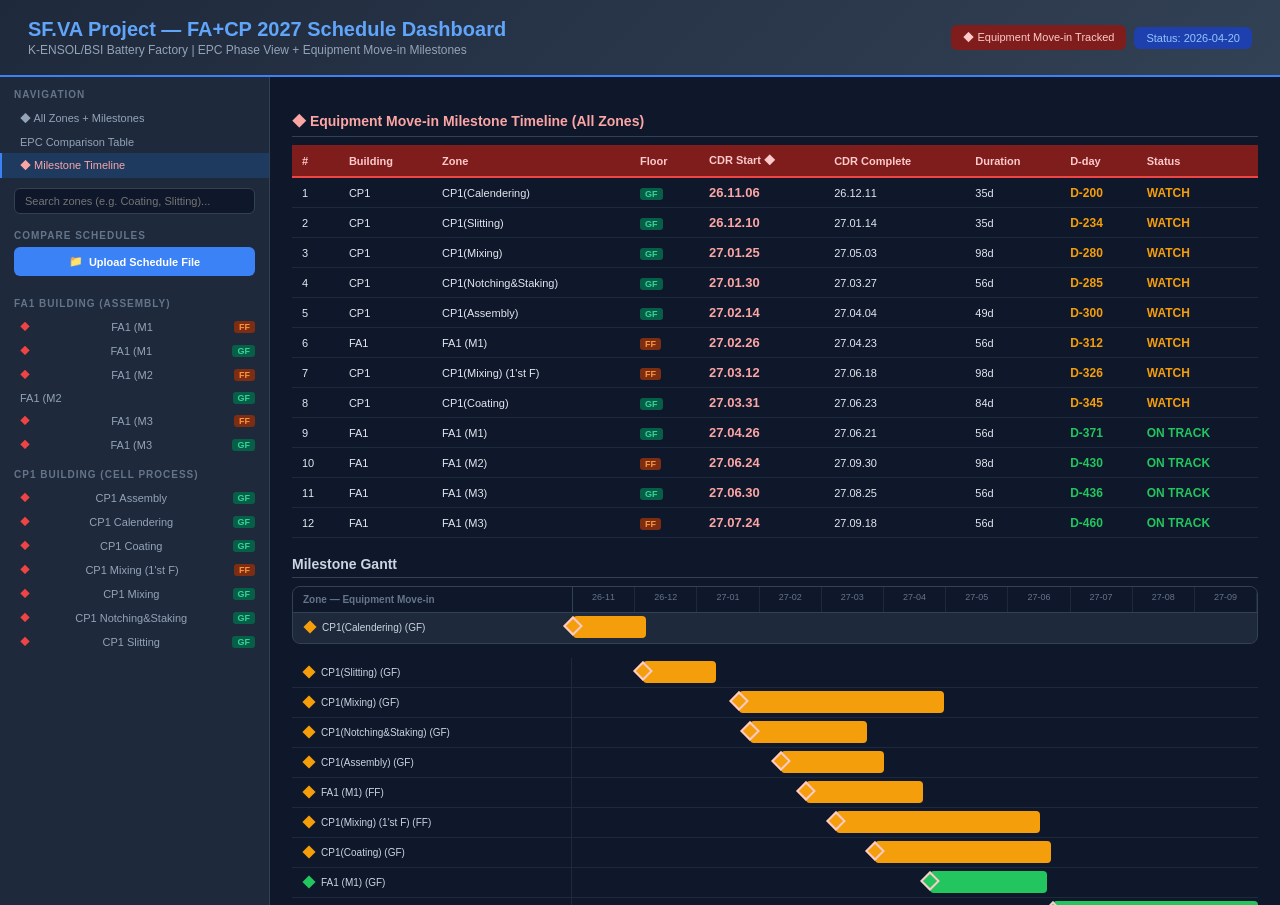
==== commit 3913bd7f: "Auto-sync local brain" ====
--- a/FA+CP 2027년 완공목표 스케줄/SF_VA_Schedule_Dashboard_EPC.html
+++ b/FA+CP 2027년 완공목표 스케줄/SF_VA_Schedule_Dashboard_EPC.html
@@ -32,11 +32,14 @@
 .epc-tab .count{display:block;font-size:18px;font-weight:700;margin-top:2px}
 .epc-tab .label{font-size:10px;opacity:.7;text-transform:uppercase;letter-spacing:.5px}
 .summary-cards{display:grid;grid-template-columns:repeat(4,1fr);gap:10px;margin-bottom:16px}
-.card{background:#1e293b;border-radius:8px;padding:12px 14px;border:1px solid #334155}
+/* Card Styles */
+.card{background:#1e293b;border-radius:8px;padding:16px;border:1px solid #334155}
 .card .label{font-size:10px;color:#64748b;text-transform:uppercase;letter-spacing:.5px}
 .card .value{font-size:20px;font-weight:700;color:#f1f5f9;margin-top:3px}
 .card .sub{font-size:10px;color:#94a3b8;margin-top:2px}
 .card.critical{border-color:#dc2626}.card.critical .value{color:#ef4444}
+
+/* Section Styles */
 .section-title{font-size:14px;font-weight:600;color:#cbd5e1;margin:18px 0 8px;padding-bottom:5px;border-bottom:1px solid #334155}
 
 /* Milestone Banner */
@@ -68,8 +71,23 @@
 .gantt-bars{flex:1;position:relative;padding:3px 0}
 .bar{position:absolute;height:22px;border-radius:4px;top:3px;min-width:3px;cursor:pointer;transition:opacity .15s}
 .bar:hover{opacity:.85;box-shadow:0 0 8px rgba(96,165,250,.4)}
-.bar-tooltip{display:none;position:absolute;background:#0f172a;border:1px solid #3b82f6;border-radius:6px;padding:8px 12px;z-index:100;font-size:10px;color:#e2e8f0;min-width:200px;pointer-events:none;box-shadow:0 4px 20px rgba(0,0,0,.5)}
-.bar:hover .bar-tooltip{display:block;bottom:28px;left:0}
+.gantt-container.has-baseline .bar.main-bar{height:14px;top:2px}
+.baseline-bar{position:absolute;height:8px;top:18px;border-radius:2px;background:rgba(148, 163, 184, 0.15);border:1px dashed #64748b;cursor:pointer;z-index:1;transition:all .15s}
+.baseline-bar:hover{border-color:#94a3b8;background:rgba(148, 163, 184, 0.35);box-shadow:0 0 6px rgba(148, 163, 184, 0.4)}
+#gantt-tooltip{display:none;position:absolute;background:#0f172a;border:1px solid #3b82f6;border-radius:6px;padding:8px 12px;z-index:1000;font-size:11px;color:#e2e8f0;min-width:220px;pointer-events:none;box-shadow:0 4px 20px rgba(0,0,0,.6);line-height:1.5}
+
+/* Today line in gantt */
+.today-line{position:absolute;top:0;bottom:0;width:1.5px;background:#3b82f6;z-index:2;opacity:.75;pointer-events:none}
+.today-line-header{position:absolute;top:0;bottom:0;width:2px;background:#3b82f6;z-index:3;pointer-events:none}
+.today-line-header::after{content:'';position:absolute;top:0;left:-3px;width:8px;height:8px;background:#3b82f6;border-radius:50%;box-shadow:0 0 6px #60a5fa}
+
+/* Sidebar Search */
+.sidebar-search-container{padding:10px 14px 4px}
+.sidebar-search-input{width:100%;background:#0f172a;border:1px solid #334155;color:#e2e8f0;border-radius:6px;padding:6px 10px;font-size:11px;outline:none;transition:border-color .15s}
+.sidebar-search-input:focus{border-color:#3b82f6}
+
+/* Filter Bar styles */
+.filter-bar input[type="text"]:focus, .filter-bar select:focus{border-color:#3b82f6}
 
 /* Milestone line in gantt */
 .ms-line{position:absolute;top:0;bottom:0;width:3px;background:#ef4444;z-index:1;pointer-events:none}
@@ -81,17 +99,19 @@
 /* MS Overlay for gantt-bars container */
 .gantt-bars-wrap{flex:1;position:relative;overflow:hidden}
 
-/* CP Summary */
+/* Table Styles (Critical Path) */
 .cp-summary{background:#1e293b;border:1px solid #dc2626;border-radius:8px;padding:14px;margin-bottom:16px}
 .cp-summary h3{color:#ef4444;font-size:13px;margin-bottom:8px}
 .cp-table{width:100%;border-collapse:collapse;font-size:11px}
-.cp-table th{text-align:left;padding:5px 8px;color:#64748b;border-bottom:1px solid #334155;font-weight:600}
-.cp-table td{padding:5px 8px;color:#cbd5e1;border-bottom:1px solid #1e293b}
-.cp-table tr.critical td{color:#fca5a5}
-.cp-table tr.near-critical td{color:#fcd34d}
-.risk-high{color:#ef4444;font-weight:600}
-.risk-med{color:#f59e0b;font-weight:600}
-.risk-low{color:#22c55e}
+.cp-table th, .cp-table td{padding:8px;text-align:left}
+.cp-table th{color:#64748b;border-bottom:1px solid #334155;font-weight:600}
+.cp-table td{color:#cbd5e1;border-bottom:1px solid #1e293b}
+.critical-row{background-color:rgba(239, 68, 68, 0.15);border-left:4px solid #ef4444}
+.critical-row td{color:#fca5a5}
+.near-critical-row{background-color:rgba(245, 158, 11, 0.15);border-left:4px solid #fbbf24}
+.near-critical-row td{color:#fcd34d}
+.risk-high{color:#ef4444;font-weight:bold}
+.risk-med{color:#d97706;font-weight:bold}
 .legend{display:flex;gap:14px;flex-wrap:wrap;margin-bottom:14px;padding:8px 12px;background:#1e293b;border-radius:6px;border:1px solid #334155}
 .legend-item{display:flex;align-items:center;gap:5px;font-size:10px;color:#94a3b8}
 .legend-color{width:12px;height:12px;border-radius:3px}
@@ -138,6 +158,20 @@
     <div class="zone-btn" onclick="showOverview()" id="btn-overview">&#9670; All Zones + Milestones</div>
     <div class="zone-btn" onclick="showComparison()" id="btn-compare">EPC Comparison Table</div>
     <div class="zone-btn" onclick="showMilestoneTimeline()" id="btn-ms-timeline" style="color:#fca5a5">&#9670; Milestone Timeline</div>
+    <div class="sidebar-search-container">
+      <input type="text" id="sidebar-search" class="sidebar-search-input" oninput="filterSidebar()" placeholder="Search zones (e.g. Coating, Slitting)...">
+    </div>
+    <h3>Compare Schedules</h3>
+    <div style="padding:0 14px 10px;">
+      <button onclick="triggerFileUpload()" style="width:100%;background:#3b82f6;color:#ffffff;border:none;border-radius:6px;padding:8px 10px;font-size:11px;font-weight:600;cursor:pointer;transition:background .15s;display:flex;align-items:center;justify-content:center;gap:6px;">
+        <span>📁</span> Upload Schedule File
+      </button>
+      <input type="file" id="compared-file-input" style="display:none;" accept=".html,.json" onchange="handleScheduleUpload(event)">
+      <div id="compared-file-info" style="display:none;margin-top:8px;font-size:10px;color:#94a3b8;background:#0f172a;border:1px solid #334155;border-radius:6px;padding:6px 8px;justify-content:space-between;align-items:center;">
+        <span id="compared-file-name" style="text-overflow:ellipsis;overflow:hidden;white-space:nowrap;max-width:160px;" title=""></span>
+        <span onclick="clearComparedData()" style="color:#ef4444;cursor:pointer;font-weight:bold;margin-left:8px;" title="Clear comparison">✖</span>
+      </div>
+    </div>
     <h3>FA1 Building (Assembly)</h3>
     <div id="fa1-zones"></div>
     <h3>CP1 Building (Cell Process)</h3>
@@ -149,6 +183,93 @@
 const DATA = {"zones": {"CP1(Assembly)|GF": {"zone": "CP1(Assembly)", "floor": "GF", "building": "CP1", "epc_counts": {"E": 5, "P": 168, "C": 237}, "ALL": {"min_start": "2025-09-04", "max_finish": "2027-11-01", "total": 410, "phases": [{"name": "3-1. HVAC Equipment Manufacturing", "start": "2025-09-04", "finish": "2026-10-08", "count": 85, "workdays": 4163, "contractors": ["Stulz", "JOSEM", "CAMPIL"]}, {"name": "1. Design + Order + Delivery", "start": "2026-04-01", "finish": "2026-10-04", "count": 88, "workdays": 1525, "contractors": ["Soler", "TOP", "LJ", "KNS", "GEM Tech", "Jeremias", "Hwyun", "Synerge", "SICA"]}, {"name": "2-2. Construction (Ground Floor)", "start": "2026-04-25", "finish": "2027-02-09", "count": 76, "workdays": 2208, "contractors": ["Soler", "Top", "KNS", "Gem-tech", "Synerge", "SICA"]}, {"name": "2-1. Construction (Mezzanine)", "start": "2026-05-22", "finish": "2027-04-03", "count": 46, "workdays": 3162, "contractors": ["Top", "Synerge"]}, {"name": "4. CDR Readiness for Equipment Move in", "start": "2026-05-22", "finish": "2027-04-25", "count": 13, "workdays": 1238, "contractors": ["KNS"]}, {"name": "3-2. HVAC Equipment Setup", "start": "2026-07-04", "finish": "2026-11-05", "count": 37, "workdays": 256, "contractors": ["Synergy", "TOP"]}, {"name": "3-3. HVAC Equipment install", "start": "2026-09-13", "finish": "2027-05-03", "count": 38, "workdays": 523, "contractors": ["CAMPIL", "Wayun", "JOSEM", "Synergy", "Stulz"]}, {"name": "6. Cold Commissioning", "start": "2027-02-17", "finish": "2027-04-24", "count": 9, "workdays": 141, "contractors": ["Synergy", "LJ"]}, {"name": "5. Hook up", "start": "2027-04-04", "finish": "2027-04-15", "count": 3, "workdays": 11, "contractors": []}, {"name": "7. HOT Commissioning", "start": "2027-04-24", "finish": "2027-06-04", "count": 9, "workdays": 212, "contractors": ["Synergy"]}, {"name": "8. Submission of completion documents", "start": "2027-06-04", "finish": "2027-07-04", "count": 4, "workdays": 120, "contractors": ["KNS", "KNS & Sub con"]}, {"name": "9. VOC environmental permit", "start": "2027-07-04", "finish": "2027-11-01", "count": 2, "workdays": 240, "contractors": ["PWC"]}], "cp": {"critical": [{"name": "9. VOC environmental permit", "start": "2027-07-04", "finish": "2027-11-01", "span": 120, "slack": 0}], "near_critical": []}}, "E": {"min_start": "2026-04-01", "max_finish": "2026-08-02", "total": 5, "phases": [{"name": "1. Design + Order + Delivery", "start": "2026-04-01", "finish": "2026-08-02", "count": 5, "workdays": 305, "contractors": []}], "cp": {"critical": [{"name": "1. Design + Order + Delivery", "start": "2026-04-01", "finish": "2026-08-02", "span": 123, "slack": 0}], "near_critical": []}}, "P": {"min_start": "2025-09-04", "max_finish": "2026-10-08", "total": 168, "phases": [{"name": "3-1. HVAC Equipment Manufacturing", "start": "2025-09-04", "finish": "2026-10-08", "count": 85, "workdays": 4163, "contractors": ["Stulz", "JOSEM", "CAMPIL"]}, {"name": "1. Design + Order + Delivery", "start": "2026-04-01", "finish": "2026-10-04", "count": 83, "workdays": 1220, "contractors": ["Soler", "TOP", "LJ", "KNS", "GEM Tech", "Jeremias", "Hwyun", "Synerge", "SICA"]}], "cp": {"critical": [{"name": "1. Design + Order + Delivery", "start": "2026-04-01", "finish": "2026-10-04", "span": 186, "slack": 4}, {"name": "3-1. HVAC Equipment Manufacturing", "start": "2025-09-04", "finish": "2026-10-08", "span": 399, "slack": 0}], "near_critical": []}}, "C": {"min_start": "2026-04-25", "max_finish": "2027-11-01", "total": 237, "phases": [{"name": "2-2. Construction (Ground Floor)", "start": "2026-04-25", "finish": "2027-02-09", "count": 76, "workdays": 2208, "contractors": ["Soler", "Top", "KNS", "Gem-tech", "Synerge", "SICA"]}, {"name": "2-1. Construction (Mezzanine)", "start": "2026-05-22", "finish": "2027-04-03", "count": 46, "workdays": 3162, "contractors": ["Top", "Synerge"]}, {"name": "4. CDR Readiness for Equipment Move in", "start": "2026-05-22", "finish": "2027-04-25", "count": 13, "workdays": 1238, "contractors": ["KNS"]}, {"name": "3-2. HVAC Equipment Setup", "start": "2026-07-04", "finish": "2026-11-05", "count": 37, "workdays": 256, "contractors": ["Synergy", "TOP"]}, {"name": "3-3. HVAC Equipment install", "start": "2026-09-13", "finish": "2027-05-03", "count": 38, "workdays": 523, "contractors": ["CAMPIL", "Wayun", "JOSEM", "Synergy", "Stulz"]}, {"name": "6. Cold Commissioning", "start": "2027-02-17", "finish": "2027-04-24", "count": 9, "workdays": 141, "contractors": ["Synergy", "LJ"]}, {"name": "5. Hook up", "start": "2027-04-04", "finish": "2027-04-15", "count": 3, "workdays": 11, "contractors": []}, {"name": "7. HOT Commissioning", "start": "2027-04-24", "finish": "2027-06-04", "count": 9, "workdays": 212, "contractors": ["Synergy"]}, {"name": "8. Submission of completion documents", "start": "2027-06-04", "finish": "2027-07-04", "count": 4, "workdays": 120, "contractors": ["KNS", "KNS & Sub con"]}, {"name": "9. VOC environmental permit", "start": "2027-07-04", "finish": "2027-11-01", "count": 2, "workdays": 240, "contractors": ["PWC"]}], "cp": {"critical": [{"name": "9. VOC environmental permit", "start": "2027-07-04", "finish": "2027-11-01", "span": 120, "slack": 0}], "near_critical": []}}}, "CP1(Calendering)|GF": {"zone": "CP1(Calendering)", "floor": "GF", "building": "CP1", "epc_counts": {"E": 5, "P": 142, "C": 225}, "ALL": {"min_start": "2025-09-04", "max_finish": "2027-07-07", "total": 372, "phases": [{"name": "3-1. HVAC Equipment Manufacturing (Mezzanine)", "start": "2025-09-04", "finish": "2027-02-18", "count": 59, "workdays": 2886, "contractors": ["Stulz", "JOSEM", "CAMPIL"]}, {"name": "1. Design + Order + Delivery", "start": "2026-04-01", "finish": "2026-10-20", "count": 88, "workdays": 1597, "contractors": ["Soler", "TOP", "LJ", "KNS", "GEM Tech", "Jeremias", "Hwyun", "Synerge", "SICA"]}, {"name": "2-2. Construction (Ground Floor)", "start": "2026-04-25", "finish": "2026-11-10", "count": 76, "workdays": 1361, "contractors": ["Soler", "Top", "KNS", "Gem-tech", "Synerge", "SICA"]}, {"name": "2-1. Construction (Mezzanine)", "start": "2026-05-05", "finish": "2026-09-29", "count": 46, "workdays": 1095, "contractors": ["Top", "Synerge"]}, {"name": "4. CDR Readiness for Equipment Move in", "start": "2026-05-05", "finish": "2027-01-04", "count": 13, "workdays": 898, "contractors": ["KNS"]}, {"name": "3-2. HVAC Equipment Setup (Mezzanine)", "start": "2026-06-01", "finish": "2026-10-03", "count": 24, "workdays": 128, "contractors": ["Stulz", "JOSEM", "CAMPIL"]}, {"name": "3-3. HVAC Equipment install (Mezzanine)", "start": "2026-08-02", "finish": "2027-02-03", "count": 38, "workdays": 617, "contractors": ["Stulz", "Synergy", "JOSEM"]}, {"name": "6. Cold Commissioning", "start": "2026-11-09", "finish": "2027-02-22", "count": 9, "workdays": 749, "contractors": ["Synergy", "LJ"]}, {"name": "5. Hook up", "start": "2026-12-11", "finish": "2026-12-22", "count": 3, "workdays": 11, "contractors": []}, {"name": "7. HOT Commissioning", "start": "2026-12-22", "finish": "2027-02-07", "count": 9, "workdays": 234, "contractors": ["Synergy"]}, {"name": "8. Submission of completion documents", "start": "2027-02-07", "finish": "2027-07-07", "count": 5, "workdays": 240, "contractors": ["KNS", "KNS & Sub con"]}, {"name": "9. VOC environmental permit", "start": "2027-03-09", "finish": "2027-07-07", "count": 2, "workdays": 240, "contractors": ["PWC"]}], "cp": {"critical": [{"name": "8. Submission of completion documents", "start": "2027-02-07", "finish": "2027-07-07", "span": 150, "slack": 0}, {"name": "9. VOC environmental permit", "start": "2027-03-09", "finish": "2027-07-07", "span": 120, "slack": 0}], "near_critical": []}}, "E": {"min_start": "2026-04-01", "max_finish": "2026-08-18", "total": 5, "phases": [{"name": "1. Design + Order + Delivery", "start": "2026-04-01", "finish": "2026-08-18", "count": 5, "workdays": 345, "contractors": []}], "cp": {"critical": [{"name": "1. Design + Order + Delivery", "start": "2026-04-01", "finish": "2026-08-18", "span": 139, "slack": 0}], "near_critical": []}}, "P": {"min_start": "2025-09-04", "max_finish": "2027-02-18", "total": 142, "phases": [{"name": "3-1. HVAC Equipment Manufacturing (Mezzanine)", "start": "2025-09-04", "finish": "2027-02-18", "count": 59, "workdays": 2886, "contractors": ["Stulz", "JOSEM", "CAMPIL"]}, {"name": "1. Design + Order + Delivery", "start": "2026-04-01", "finish": "2026-10-20", "count": 83, "workdays": 1252, "contractors": ["Soler", "TOP", "LJ", "KNS", "GEM Tech", "Jeremias", "Hwyun", "Synerge", "SICA"]}], "cp": {"critical": [{"name": "3-1. HVAC Equipment Manufacturing (Mezzanine)", "start": "2025-09-04", "finish": "2027-02-18", "span": 532, "slack": 0}], "near_critical": []}}, "C": {"min_start": "2026-04-25", "max_finish": "2027-07-07", "total": 225, "phases": [{"name": "2-2. Construction (Ground Floor)", "start": "2026-04-25", "finish": "2026-11-10", "count": 76, "workdays": 1361, "contractors": ["Soler", "Top", "KNS", "Gem-tech", "Synerge", "SICA"]}, {"name": "2-1. Construction (Mezzanine)", "start": "2026-05-05", "finish": "2026-09-29", "count": 46, "workdays": 1095, "contractors": ["Top", "Synerge"]}, {"name": "4. CDR Readiness for Equipment Move in", "start": "2026-05-05", "finish": "2027-01-04", "count": 13, "workdays": 898, "contractors": ["KNS"]}, {"name": "3-2. HVAC Equipment Setup (Mezzanine)", "start": "2026-06-01", "finish": "2026-10-03", "count": 24, "workdays": 128, "contractors": ["Stulz", "JOSEM", "CAMPIL"]}, {"name": "3-3. HVAC Equipment install (Mezzanine)", "start": "2026-08-02", "finish": "2027-02-03", "count": 38, "workdays": 617, "contractors": ["Stulz", "Synergy", "JOSEM"]}, {"name": "6. Cold Commissioning", "start": "2026-11-09", "finish": "2027-02-22", "count": 9, "workdays": 749, "contractors": ["Synergy", "LJ"]}, {"name": "5. Hook up", "start": "2026-12-11", "finish": "2026-12-22", "count": 3, "workdays": 11, "contractors": []}, {"name": "7. HOT Commissioning", "start": "2026-12-22", "finish": "2027-02-07", "count": 9, "workdays": 234, "contractors": ["Synergy"]}, {"name": "8. Submission of completion documents", "start": "2027-02-07", "finish": "2027-07-07", "count": 5, "workdays": 240, "contractors": ["KNS", "KNS & Sub con"]}, {"name": "9. VOC environmental permit", "start": "2027-03-09", "finish": "2027-07-07", "count": 2, "workdays": 240, "contractors": ["PWC"]}], "cp": {"critical": [{"name": "8. Submission of completion documents", "start": "2027-02-07", "finish": "2027-07-07", "span": 150, "slack": 0}, {"name": "9. VOC environmental permit", "start": "2027-03-09", "finish": "2027-07-07", "span": 120, "slack": 0}], "near_critical": []}}}, "CP1(Coating)|GF": {"zone": "CP1(Coating)", "floor": "GF", "building": "CP1", "epc_counts": {"E": 7, "P": 134, "C": 226}, "ALL": {"min_start": "2025-10-03", "max_finish": "2028-01-17", "total": 367, "phases": [{"name": "3-1. HVAC Equipment Manufacturing", "start": "2025-10-03", "finish": "2027-01-20", "count": 51, "workdays": 2595, "contractors": ["Stulz", "JOSEM"]}, {"name": "1. Design + Order + Delivery", "start": "2026-04-01", "finish": "2026-10-10", "count": 90, "workdays": 1539, "contractors": ["Soler", "TOP", "LJ", "KNS", "GEM Tech", "Jeremias", "Hwyun", "Synerge", "SICA"]}, {"name": "2-2. Construction (Ground Floor)", "start": "2026-05-10", "finish": "2027-04-05", "count": 76, "workdays": 2782, "contractors": ["VIgor", "Soler", "Top", "Hwyun", "Synerge", "SICA"]}, {"name": "4. CDR Readiness for Equipment Move in", "start": "2026-05-11", "finish": "2027-07-14", "count": 13, "workdays": 1389, "contractors": ["KNS"]}, {"name": "3-2. HVAC Equipment Setup", "start": "2026-05-15", "finish": "2026-09-23", "count": 22, "workdays": 138, "contractors": ["Synergy", "TOP", "JOSEM"]}, {"name": "2-1. Construction (Mezzanine)", "start": "2026-06-23", "finish": "2027-04-02", "count": 46, "workdays": 4118, "contractors": ["Top", "Synerge"]}, {"name": "3-3. HVAC Equipment install", "start": "2026-07-22", "finish": "2026-12-23", "count": 42, "workdays": 498, "contractors": ["Synergy", "JOSEM"]}, {"name": "6. Cold Commissioning", "start": "2027-04-03", "finish": "2027-07-17", "count": 9, "workdays": 749, "contractors": ["Synergy", "LJ"]}, {"name": "5. Hook up", "start": "2027-06-23", "finish": "2027-07-04", "count": 3, "workdays": 11, "contractors": []}, {"name": "7. HOT Commissioning", "start": "2027-07-04", "finish": "2027-08-20", "count": 9, "workdays": 244, "contractors": ["Synergy"]}, {"name": "8. Submission of completion documents", "start": "2027-08-20", "finish": "2027-09-19", "count": 4, "workdays": 120, "contractors": ["KNS", "KNS & Sub con"]}, {"name": "9. VOC environmental permit", "start": "2027-09-19", "finish": "2028-01-17", "count": 2, "workdays": 240, "contractors": ["PWC"]}], "cp": {"critical": [{"name": "9. VOC environmental permit", "start": "2027-09-19", "finish": "2028-01-17", "span": 120, "slack": 0}], "near_critical": []}}, "E": {"min_start": "2026-04-01", "max_finish": "2026-08-08", "total": 7, "phases": [{"name": "1. Design + Order + Delivery", "start": "2026-04-01", "finish": "2026-08-08", "count": 7, "workdays": 337, "contractors": []}], "cp": {"critical": [{"name": "1. Design + Order + Delivery", "start": "2026-04-01", "finish": "2026-08-08", "span": 129, "slack": 0}], "near_critical": []}}, "P": {"min_start": "2025-10-03", "max_finish": "2027-01-20", "total": 134, "phases": [{"name": "3-1. HVAC Equipment Manufacturing", "start": "2025-10-03", "finish": "2027-01-20", "count": 51, "workdays": 2595, "contractors": ["Stulz", "JOSEM"]}, {"name": "1. Design + Order + Delivery", "start": "2026-04-16", "finish": "2026-10-10", "count": 83, "workdays": 1202, "contractors": ["Soler", "TOP", "LJ", "KNS", "GEM Tech", "Jeremias", "Hwyun", "Synerge", "SICA"]}], "cp": {"critical": [{"name": "3-1. HVAC Equipment Manufacturing", "start": "2025-10-03", "finish": "2027-01-20", "span": 474, "slack": 0}], "near_critical": []}}, "C": {"min_start": "2026-05-10", "max_finish": "2028-01-17", "total": 226, "phases": [{"name": "2-2. Construction (Ground Floor)", "start": "2026-05-10", "finish": "2027-04-05", "count": 76, "workdays": 2782, "contractors": ["VIgor", "Soler", "Top", "Hwyun", "Synerge", "SICA"]}, {"name": "4. CDR Readiness for Equipment Move in", "start": "2026-05-11", "finish": "2027-07-14", "count": 13, "workdays": 1389, "contractors": ["KNS"]}, {"name": "3-2. HVAC Equipment Setup", "start": "2026-05-15", "finish": "2026-09-23", "count": 22, "workdays": 138, "contractors": ["Synergy", "TOP", "JOSEM"]}, {"name": "2-1. Construction (Mezzanine)", "start": "2026-06-23", "finish": "2027-04-02", "count": 46, "workdays": 4118, "contractors": ["Top", "Synerge"]}, {"name": "3-3. HVAC Equipment install", "start": "2026-07-22", "finish": "2026-12-23", "count": 42, "workdays": 498, "contractors": ["Synergy", "JOSEM"]}, {"name": "6. Cold Commissioning", "start": "2027-04-03", "finish": "2027-07-17", "count": 9, "workdays": 749, "contractors": ["Synergy", "LJ"]}, {"name": "5. Hook up", "start": "2027-06-23", "finish": "2027-07-04", "count": 3, "workdays": 11, "contractors": []}, {"name": "7. HOT Commissioning", "start": "2027-07-04", "finish": "2027-08-20", "count": 9, "workdays": 244, "contractors": ["Synergy"]}, {"name": "8. Submission of completion documents", "start": "2027-08-20", "finish": "2027-09-19", "count": 4, "workdays": 120, "contractors": ["KNS", "KNS & Sub con"]}, {"name": "9. VOC environmental permit", "start": "2027-09-19", "finish": "2028-01-17", "count": 2, "workdays": 240, "contractors": ["PWC"]}], "cp": {"critical": [{"name": "9. VOC environmental permit", "start": "2027-09-19", "finish": "2028-01-17", "span": 120, "slack": 0}], "near_critical": []}}}, "CP1(Mixing)|GF": {"zone": "CP1(Mixing)", "floor": "GF", "building": "CP1", "epc_counts": {"E": 5, "P": 178, "C": 284}, "ALL": {"min_start": "2025-09-04", "max_finish": "2027-12-18", "total": 467, "phases": [{"name": "3-1. HVAC Equipment Manufacturing", "start": "2025-09-04", "finish": "2026-09-22", "count": 95, "workdays": 4477, "contractors": ["Stulz", "JOSEM", "CAMPIL"]}, {"name": "1. Design + Order + Delivery", "start": "2026-04-01", "finish": "2026-08-05", "count": 88, "workdays": 1281, "contractors": ["Soler", "TOP", "LJ", "KNS", "GEM Tech", "Jeremias", "Hwyun", "Synerge", "SICA"]}, {"name": "2-2. Construction (Ground Floor)", "start": "2026-04-01", "finish": "2027-01-20", "count": 76, "workdays": 2298, "contractors": ["VIgor", "Soler", "Top", "Hwyun", "Synerge", "SICA"]}, {"name": "4. CDR Readiness for Equipment Move in", "start": "2026-04-01", "finish": "2027-05-03", "count": 13, "workdays": 1773, "contractors": ["KNS"]}, {"name": "2-1. Construction (Mezzanine)", "start": "2026-06-04", "finish": "2027-03-14", "count": 46, "workdays": 2831, "contractors": ["Top", "Synerge"]}, {"name": "3-2. HVAC Equipment Setup", "start": "2026-07-03", "finish": "2026-09-26", "count": 40, "workdays": 154, "contractors": ["Synergy", "JOSEM"]}, {"name": "3-3. HVAC Equipment install", "start": "2026-07-05", "finish": "2027-02-08", "count": 82, "workdays": 891, "contractors": ["Synergy", "JOSEM"]}, {"name": "6. Cold Commissioning", "start": "2027-01-28", "finish": "2027-05-23", "count": 9, "workdays": 829, "contractors": ["Synergy", "LJ"]}, {"name": "5. Hook up", "start": "2027-02-08", "finish": "2027-06-03", "count": 3, "workdays": 116, "contractors": ["KNS"]}, {"name": "7. HOT Commissioning", "start": "2027-06-03", "finish": "2027-07-20", "count": 9, "workdays": 234, "contractors": ["Synergy", "LJ"]}, {"name": "8. Submission of completion documents", "start": "2027-07-21", "finish": "2027-08-20", "count": 4, "workdays": 120, "contractors": ["KNS", "KNS & Sub con"]}, {"name": "9. VOC environmental permit", "start": "2027-08-20", "finish": "2027-12-18", "count": 2, "workdays": 240, "contractors": ["PWC"]}], "cp": {"critical": [{"name": "9. VOC environmental permit", "start": "2027-08-20", "finish": "2027-12-18", "span": 120, "slack": 0}], "near_critical": []}}, "E": {"min_start": "2026-04-01", "max_finish": "2026-06-03", "total": 5, "phases": [{"name": "1. Design + Order + Delivery", "start": "2026-04-01", "finish": "2026-06-03", "count": 5, "workdays": 181, "contractors": []}], "cp": {"critical": [{"name": "1. Design + Order + Delivery", "start": "2026-04-01", "finish": "2026-06-03", "span": 63, "slack": 0}], "near_critical": []}}, "P": {"min_start": "2025-09-04", "max_finish": "2026-09-22", "total": 178, "phases": [{"name": "3-1. HVAC Equipment Manufacturing", "start": "2025-09-04", "finish": "2026-09-22", "count": 95, "workdays": 4477, "contractors": ["Stulz", "JOSEM", "CAMPIL"]}, {"name": "1. Design + Order + Delivery", "start": "2026-04-01", "finish": "2026-08-05", "count": 83, "workdays": 1100, "contractors": ["Soler", "TOP", "LJ", "KNS", "GEM Tech", "Jeremias", "Hwyun", "Synerge", "SICA"]}], "cp": {"critical": [{"name": "3-1. HVAC Equipment Manufacturing", "start": "2025-09-04", "finish": "2026-09-22", "span": 383, "slack": 0}], "near_critical": []}}, "C": {"min_start": "2026-04-01", "max_finish": "2027-12-18", "total": 284, "phases": [{"name": "2-2. Construction (Ground Floor)", "start": "2026-04-01", "finish": "2027-01-20", "count": 76, "workdays": 2298, "contractors": ["VIgor", "Soler", "Top", "Hwyun", "Synerge", "SICA"]}, {"name": "4. CDR Readiness for Equipment Move in", "start": "2026-04-01", "finish": "2027-05-03", "count": 13, "workdays": 1773, "contractors": ["KNS"]}, {"name": "2-1. Construction (Mezzanine)", "start": "2026-06-04", "finish": "2027-03-14", "count": 46, "workdays": 2831, "contractors": ["Top", "Synerge"]}, {"name": "3-2. HVAC Equipment Setup", "start": "2026-07-03", "finish": "2026-09-26", "count": 40, "workdays": 154, "contractors": ["Synergy", "JOSEM"]}, {"name": "3-3. HVAC Equipment install", "start": "2026-07-05", "finish": "2027-02-08", "count": 82, "workdays": 891, "contractors": ["Synergy", "JOSEM"]}, {"name": "6. Cold Commissioning", "start": "2027-01-28", "finish": "2027-05-23", "count": 9, "workdays": 829, "contractors": ["Synergy", "LJ"]}, {"name": "5. Hook up", "start": "2027-02-08", "finish": "2027-06-03", "count": 3, "workdays": 116, "contractors": ["KNS"]}, {"name": "7. HOT Commissioning", "start": "2027-06-03", "finish": "2027-07-20", "count": 9, "workdays": 234, "contractors": ["Synergy", "LJ"]}, {"name": "8. Submission of completion documents", "start": "2027-07-21", "finish": "2027-08-20", "count": 4, "workdays": 120, "contractors": ["KNS", "KNS & Sub con"]}, {"name": "9. VOC environmental permit", "start": "2027-08-20", "finish": "2027-12-18", "count": 2, "workdays": 240, "contractors": ["PWC"]}], "cp": {"critical": [{"name": "9. VOC environmental permit", "start": "2027-08-20", "finish": "2027-12-18", "span": 120, "slack": 0}], "near_critical": []}}}, "CP1(Mixing) (1'st F)|FF": {"zone": "CP1(Mixing) (1'st F)", "floor": "FF", "building": "CP1", "epc_counts": {"E": 5, "P": 118, "C": 207}, "ALL": {"min_start": "2025-10-03", "max_finish": "2028-02-01", "total": 330, "phases": [{"name": "3-1. HVAC Equipment Manufacturing", "start": "2025-10-03", "finish": "2026-08-27", "count": 35, "workdays": 1653, "contractors": ["Stulz"]}, {"name": "1. Design + Order + Delivery", "start": "2026-04-01", "finish": "2026-09-26", "count": 88, "workdays": 1499, "contractors": ["Soler", "TOP", "LJ", "KNS", "GEM Tech", "Jeremias", "Hwyun", "Synerge", "SICA"]}, {"name": "2-1. Construction", "start": "2026-04-25", "finish": "2027-04-14", "count": 122, "workdays": 5724, "contractors": ["VIgor", "Soler", "Top", "Hwyun", "Synerge", "SICA"]}, {"name": "4. CDR Readiness for Equipment Move in", "start": "2026-04-26", "finish": "2027-06-18", "count": 13, "workdays": 1826, "contractors": ["KNS"]}, {"name": "3-2. HVAC Equipment Setup", "start": "2026-09-27", "finish": "2026-10-07", "count": 15, "workdays": 26, "contractors": ["Synergy"]}, {"name": "3-3. HVAC Equipment install", "start": "2026-09-29", "finish": "2027-01-30", "count": 30, "workdays": 287, "contractors": ["Synergy"]}, {"name": "6. Cold Commissioning", "start": "2027-03-15", "finish": "2027-06-28", "count": 9, "workdays": 749, "contractors": []}, {"name": "5. Hook up", "start": "2027-03-26", "finish": "2027-07-19", "count": 3, "workdays": 116, "contractors": ["KNS"]}, {"name": "7. HOT Commissioning", "start": "2027-07-19", "finish": "2027-09-04", "count": 9, "workdays": 237, "contractors": []}, {"name": "8. Submission of completion documents", "start": "2027-09-04", "finish": "2028-02-01", "count": 4, "workdays": 240, "contractors": ["KNS", "KNS & Sub con"]}, {"name": "9. VOC environmental permit", "start": "2027-10-04", "finish": "2028-02-01", "count": 2, "workdays": 240, "contractors": ["PWC"]}], "cp": {"critical": [{"name": "8. Submission of completion documents", "start": "2027-09-04", "finish": "2028-02-01", "span": 150, "slack": 0}, {"name": "9. VOC environmental permit", "start": "2027-10-04", "finish": "2028-02-01", "span": 120, "slack": 0}], "near_critical": []}}, "E": {"min_start": "2026-04-01", "max_finish": "2026-07-25", "total": 5, "phases": [{"name": "1. Design + Order + Delivery", "start": "2026-04-01", "finish": "2026-07-25", "count": 5, "workdays": 295, "contractors": []}], "cp": {"critical": [{"name": "1. Design + Order + Delivery", "start": "2026-04-01", "finish": "2026-07-25", "span": 115, "slack": 0}], "near_critical": []}}, "P": {"min_start": "2025-10-03", "max_finish": "2026-09-26", "total": 118, "phases": [{"name": "3-1. HVAC Equipment Manufacturing", "start": "2025-10-03", "finish": "2026-08-27", "count": 35, "workdays": 1653, "contractors": ["Stulz"]}, {"name": "1. Design + Order + Delivery", "start": "2026-04-01", "finish": "2026-09-26", "count": 83, "workdays": 1204, "contractors": ["Soler", "TOP", "LJ", "KNS", "GEM Tech", "Jeremias", "Hwyun", "Synerge", "SICA"]}], "cp": {"critical": [{"name": "1. Design + Order + Delivery", "start": "2026-04-01", "finish": "2026-09-26", "span": 178, "slack": 0}], "near_critical": [{"name": "3-1. HVAC Equipment Manufacturing", "start": "2025-10-03", "finish": "2026-08-27", "span": 328, "slack": 30}]}}, "C": {"min_start": "2026-04-25", "max_finish": "2028-02-01", "total": 207, "phases": [{"name": "2-1. Construction", "start": "2026-04-25", "finish": "2027-04-14", "count": 122, "workdays": 5724, "contractors": ["VIgor", "Soler", "Top", "Hwyun", "Synerge", "SICA"]}, {"name": "4. CDR Readiness for Equipment Move in", "start": "2026-04-26", "finish": "2027-06-18", "count": 13, "workdays": 1826, "contractors": ["KNS"]}, {"name": "3-2. HVAC Equipment Setup", "start": "2026-09-27", "finish": "2026-10-07", "count": 15, "workdays": 26, "contractors": ["Synergy"]}, {"name": "3-3. HVAC Equipment install", "start": "2026-09-29", "finish": "2027-01-30", "count": 30, "workdays": 287, "contractors": ["Synergy"]}, {"name": "6. Cold Commissioning", "start": "2027-03-15", "finish": "2027-06-28", "count": 9, "workdays": 749, "contractors": []}, {"name": "5. Hook up", "start": "2027-03-26", "finish": "2027-07-19", "count": 3, "workdays": 116, "contractors": ["KNS"]}, {"name": "7. HOT Commissioning", "start": "2027-07-19", "finish": "2027-09-04", "count": 9, "workdays": 237, "contractors": []}, {"name": "8. Submission of completion documents", "start": "2027-09-04", "finish": "2028-02-01", "count": 4, "workdays": 240, "contractors": ["KNS", "KNS & Sub con"]}, {"name": "9. VOC environmental permit", "start": "2027-10-04", "finish": "2028-02-01", "count": 2, "workdays": 240, "contractors": ["PWC"]}], "cp": {"critical": [{"name": "8. Submission of completion documents", "start": "2027-09-04", "finish": "2028-02-01", "span": 150, "slack": 0}, {"name": "9. VOC environmental permit", "start": "2027-10-04", "finish": "2028-02-01", "span": 120, "slack": 0}], "near_critical": []}}}, "CP1(Notching&Staking)|GF": {"zone": "CP1(Notching&Staking)", "floor": "GF", "building": "CP1", "epc_counts": {"E": 7, "P": 146, "C": 210}, "ALL": {"min_start": "2025-11-21", "max_finish": "2027-10-24", "total": 363, "phases": [{"name": "3-1. HVAC Equipment Manufacturing", "start": "2025-11-21", "finish": "2027-02-01", "count": 63, "workdays": 3779, "contractors": ["CAMPIL", "JOSEM"]}, {"name": "1. Design + Order + Delivery", "start": "2026-04-01", "finish": "2027-01-01", "count": 90, "workdays": 4292, "contractors": ["Soler", "TOP", "LJ", "KNS", "GEM Tech", "Jeremias", "Hwyun", "Synerge", "SICA"]}, {"name": "2-2. Construction (Ground Floor)", "start": "2026-05-10", "finish": "2027-02-03", "count": 76, "workdays": 2169, "contractors": ["Soler", "Top", "KNS", "Gem-tech", "Synerge", "SICA"]}, {"name": "2-1. Construction (Mezzanine)", "start": "2026-05-15", "finish": "2027-02-28", "count": 46, "workdays": 3074, "contractors": ["Top", "Synerge"]}, {"name": "4. CDR Readiness for Equipment Move in", "start": "2026-05-15", "finish": "2027-04-17", "count": 13, "workdays": 1164, "contractors": ["KNS"]}, {"name": "3-2. HVAC Equipment Setup", "start": "2026-07-12", "finish": "2026-11-25", "count": 28, "workdays": 178, "contractors": ["CAMPIL", "JOSEM", "TOP"]}, {"name": "3-3. HVAC Equipment install", "start": "2026-10-14", "finish": "2027-03-30", "count": 20, "workdays": 315, "contractors": ["JOSEM", "Synergy"]}, {"name": "6. Cold Commissioning", "start": "2027-02-02", "finish": "2027-04-16", "count": 9, "workdays": 148, "contractors": ["Synergy", "LJ"]}, {"name": "5. Hook up", "start": "2027-03-27", "finish": "2027-04-07", "count": 3, "workdays": 11, "contractors": ["KNS"]}, {"name": "7. HOT Commissioning", "start": "2027-04-16", "finish": "2027-05-27", "count": 9, "workdays": 212, "contractors": ["Synergy"]}, {"name": "8. Submission of completion documents", "start": "2027-05-27", "finish": "2027-10-24", "count": 4, "workdays": 240, "contractors": ["KNS", "KNS & Sub con"]}, {"name": "9. VOC environmental permit", "start": "2027-06-26", "finish": "2027-10-24", "count": 2, "workdays": 240, "contractors": ["PWC"]}], "cp": {"critical": [{"name": "8. Submission of completion documents", "start": "2027-05-27", "finish": "2027-10-24", "span": 150, "slack": 0}, {"name": "9. VOC environmental permit", "start": "2027-06-26", "finish": "2027-10-24", "span": 120, "slack": 0}], "near_critical": []}}, "E": {"min_start": "2026-04-01", "max_finish": "2026-08-03", "total": 7, "phases": [{"name": "1. Design + Order + Delivery", "start": "2026-04-01", "finish": "2026-08-03", "count": 7, "workdays": 334, "contractors": []}], "cp": {"critical": [{"name": "1. Design + Order + Delivery", "start": "2026-04-01", "finish": "2026-08-03", "span": 124, "slack": 0}], "near_critical": []}}, "P": {"min_start": "2025-11-21", "max_finish": "2027-02-01", "total": 146, "phases": [{"name": "3-1. HVAC Equipment Manufacturing", "start": "2025-11-21", "finish": "2027-02-01", "count": 63, "workdays": 3779, "contractors": ["CAMPIL", "JOSEM"]}, {"name": "1. Design + Order + Delivery", "start": "2026-04-16", "finish": "2027-01-01", "count": 83, "workdays": 3958, "contractors": ["Soler", "TOP", "LJ", "KNS", "GEM Tech", "Jeremias", "Hwyun", "Synerge", "SICA"]}], "cp": {"critical": [{"name": "3-1. HVAC Equipment Manufacturing", "start": "2025-11-21", "finish": "2027-02-01", "span": 437, "slack": 0}], "near_critical": []}}, "C": {"min_start": "2026-05-10", "max_finish": "2027-10-24", "total": 210, "phases": [{"name": "2-2. Construction (Ground Floor)", "start": "2026-05-10", "finish": "2027-02-03", "count": 76, "workdays": 2169, "contractors": ["Soler", "Top", "KNS", "Gem-tech", "Synerge", "SICA"]}, {"name": "2-1. Construction (Mezzanine)", "start": "2026-05-15", "finish": "2027-02-28", "count": 46, "workdays": 3074, "contractors": ["Top", "Synerge"]}, {"name": "4. CDR Readiness for Equipment Move in", "start": "2026-05-15", "finish": "2027-04-17", "count": 13, "workdays": 1164, "contractors": ["KNS"]}, {"name": "3-2. HVAC Equipment Setup", "start": "2026-07-12", "finish": "2026-11-25", "count": 28, "workdays": 178, "contractors": ["CAMPIL", "JOSEM", "TOP"]}, {"name": "3-3. HVAC Equipment install", "start": "2026-10-14", "finish": "2027-03-30", "count": 20, "workdays": 315, "contractors": ["JOSEM", "Synergy"]}, {"name": "6. Cold Commissioning", "start": "2027-02-02", "finish": "2027-04-16", "count": 9, "workdays": 148, "contractors": ["Synergy", "LJ"]}, {"name": "5. Hook up", "start": "2027-03-27", "finish": "2027-04-07", "count": 3, "workdays": 11, "contractors": ["KNS"]}, {"name": "7. HOT Commissioning", "start": "2027-04-16", "finish": "2027-05-27", "count": 9, "workdays": 212, "contractors": ["Synergy"]}, {"name": "8. Submission of completion documents", "start": "2027-05-27", "finish": "2027-10-24", "count": 4, "workdays": 240, "contractors": ["KNS", "KNS & Sub con"]}, {"name": "9. VOC environmental permit", "start": "2027-06-26", "finish": "2027-10-24", "count": 2, "workdays": 240, "contractors": ["PWC"]}], "cp": {"critical": [{"name": "8. Submission of completion documents", "start": "2027-05-27", "finish": "2027-10-24", "span": 150, "slack": 0}, {"name": "9. VOC environmental permit", "start": "2027-06-26", "finish": "2027-10-24", "span": 120, "slack": 0}], "near_critical": []}}}, "CP1(Slitting)|GF": {"zone": "CP1(Slitting)", "floor": "GF", "building": "CP1", "epc_counts": {"E": 5, "P": 126, "C": 200}, "ALL": {"min_start": "2025-09-04", "max_finish": "2027-08-10", "total": 331, "phases": [{"name": "3-1. HVAC Equipment Manufacturing", "start": "2025-09-04", "finish": "2027-02-04", "count": 43, "workdays": 2445, "contractors": ["Stulz", "JOSEM", "CAMPIL"]}, {"name": "1. Design + Order + Delivery", "start": "2026-04-01", "finish": "2027-01-18", "count": 88, "workdays": 4327, "contractors": ["Soler", "TOP", "LJ", "KNS", "GEM Tech", "Jeremias", "Hwyun", "Synerge", "SICA"]}, {"name": "2-2. Construction (Ground Floor)", "start": "2026-04-25", "finish": "2027-01-09", "count": 76, "workdays": 2032, "contractors": ["Soler", "Top", "KNS", "Gem-tech", "Synerge", "SICA"]}, {"name": "2-1. Construction (Mezzanine)", "start": "2026-05-10", "finish": "2027-03-07", "count": 46, "workdays": 1907, "contractors": ["Top", "Synerge"]}, {"name": "4. CDR Readiness for Equipment Move in", "start": "2026-05-10", "finish": "2027-02-04", "count": 13, "workdays": 1108, "contractors": ["KNS"]}, {"name": "3-2. HVAC Equipment Setup", "start": "2026-06-15", "finish": "2026-10-10", "count": 16, "workdays": 138, "contractors": ["Synergy", "TOP"]}, {"name": "3-3. HVAC Equipment install", "start": "2026-08-12", "finish": "2027-01-09", "count": 22, "workdays": 420, "contractors": ["Synergy", "JOSEM"]}, {"name": "6. Cold Commissioning", "start": "2026-12-13", "finish": "2027-01-25", "count": 9, "workdays": 259, "contractors": ["Synergy", "LJ"]}, {"name": "5. Hook up", "start": "2027-01-14", "finish": "2027-01-25", "count": 3, "workdays": 11, "contractors": []}, {"name": "7. HOT Commissioning", "start": "2027-01-25", "finish": "2027-03-13", "count": 9, "workdays": 234, "contractors": ["Synergy"]}, {"name": "8. Submission of completion documents", "start": "2027-03-13", "finish": "2027-08-10", "count": 4, "workdays": 240, "contractors": ["KNS", "KNS & Sub con"]}, {"name": "9. VOC environmental permit", "start": "2027-04-12", "finish": "2027-08-10", "count": 2, "workdays": 240, "contractors": ["PWC"]}], "cp": {"critical": [{"name": "8. Submission of completion documents", "start": "2027-03-13", "finish": "2027-08-10", "span": 150, "slack": 0}, {"name": "9. VOC environmental permit", "start": "2027-04-12", "finish": "2027-08-10", "span": 120, "slack": 0}], "near_critical": []}}, "E": {"min_start": "2026-04-01", "max_finish": "2026-08-18", "total": 5, "phases": [{"name": "1. Design + Order + Delivery", "start": "2026-04-01", "finish": "2026-08-18", "count": 5, "workdays": 345, "contractors": []}], "cp": {"critical": [{"name": "1. Design + Order + Delivery", "start": "2026-04-01", "finish": "2026-08-18", "span": 139, "slack": 0}], "near_critical": []}}, "P": {"min_start": "2025-09-04", "max_finish": "2027-02-04", "total": 126, "phases": [{"name": "3-1. HVAC Equipment Manufacturing", "start": "2025-09-04", "finish": "2027-02-04", "count": 43, "workdays": 2445, "contractors": ["Stulz", "JOSEM", "CAMPIL"]}, {"name": "1. Design + Order + Delivery", "start": "2026-04-01", "finish": "2027-01-18", "count": 83, "workdays": 3982, "contractors": ["Soler", "TOP", "LJ", "KNS", "GEM Tech", "Jeremias", "Hwyun", "Synerge", "SICA"]}], "cp": {"critical": [{"name": "3-1. HVAC Equipment Manufacturing", "start": "2025-09-04", "finish": "2027-02-04", "span": 518, "slack": 0}], "near_critical": [{"name": "1. Design + Order + Delivery", "start": "2026-04-01", "finish": "2027-01-18", "span": 292, "slack": 17}]}}, "C": {"min_start": "2026-04-25", "max_finish": "2027-08-10", "total": 200, "phases": [{"name": "2-2. Construction (Ground Floor)", "start": "2026-04-25", "finish": "2027-01-09", "count": 76, "workdays": 2032, "contractors": ["Soler", "Top", "KNS", "Gem-tech", "Synerge", "SICA"]}, {"name": "2-1. Construction (Mezzanine)", "start": "2026-05-10", "finish": "2027-03-07", "count": 46, "workdays": 1907, "contractors": ["Top", "Synerge"]}, {"name": "4. CDR Readiness for Equipment Move in", "start": "2026-05-10", "finish": "2027-02-04", "count": 13, "workdays": 1108, "contractors": ["KNS"]}, {"name": "3-2. HVAC Equipment Setup", "start": "2026-06-15", "finish": "2026-10-10", "count": 16, "workdays": 138, "contractors": ["Synergy", "TOP"]}, {"name": "3-3. HVAC Equipment install", "start": "2026-08-12", "finish": "2027-01-09", "count": 22, "workdays": 420, "contractors": ["Synergy", "JOSEM"]}, {"name": "6. Cold Commissioning", "start": "2026-12-13", "finish": "2027-01-25", "count": 9, "workdays": 259, "contractors": ["Synergy", "LJ"]}, {"name": "5. Hook up", "start": "2027-01-14", "finish": "2027-01-25", "count": 3, "workdays": 11, "contractors": []}, {"name": "7. HOT Commissioning", "start": "2027-01-25", "finish": "2027-03-13", "count": 9, "workdays": 234, "contractors": ["Synergy"]}, {"name": "8. Submission of completion documents", "start": "2027-03-13", "finish": "2027-08-10", "count": 4, "workdays": 240, "contractors": ["KNS", "KNS & Sub con"]}, {"name": "9. VOC environmental permit", "start": "2027-04-12", "finish": "2027-08-10", "count": 2, "workdays": 240, "contractors": ["PWC"]}], "cp": {"critical": [{"name": "8. Submission of completion documents", "start": "2027-03-13", "finish": "2027-08-10", "span": 150, "slack": 0}, {"name": "9. VOC environmental permit", "start": "2027-04-12", "finish": "2027-08-10", "span": 120, "slack": 0}], "near_critical": []}}}, "FA1 (M1)|FF": {"zone": "FA1 (M1)", "floor": "FF", "building": "FA1", "epc_counts": {"C": 101}, "ALL": {"min_start": "2025-08-30", "max_finish": "2027-04-23", "total": 101, "phases": [{"name": "4. CDR Readiness for Equipment Move in", "start": "2025-08-30", "finish": "2027-04-23", "count": 11, "workdays": 1761, "contractors": []}, {"name": "2-1. Construction (First Floor)", "start": "2026-01-13", "finish": "2027-02-21", "count": 90, "workdays": 3207, "contractors": ["GEMTECH", "SYNERGY", "SOLER", "KNS", "TOPENG", "SICA"]}], "cp": {"critical": [{"name": "4. CDR Readiness for Equipment Move in", "start": "2025-08-30", "finish": "2027-04-23", "span": 601, "slack": 0}], "near_critical": []}}, "E": null, "P": null, "C": {"min_start": "2025-08-30", "max_finish": "2027-04-23", "total": 101, "phases": [{"name": "4. CDR Readiness for Equipment Move in", "start": "2025-08-30", "finish": "2027-04-23", "count": 11, "workdays": 1761, "contractors": []}, {"name": "2-1. Construction (First Floor)", "start": "2026-01-13", "finish": "2027-02-21", "count": 90, "workdays": 3207, "contractors": ["GEMTECH", "SYNERGY", "SOLER", "KNS", "TOPENG", "SICA"]}], "cp": {"critical": [{"name": "4. CDR Readiness for Equipment Move in", "start": "2025-08-30", "finish": "2027-04-23", "span": 601, "slack": 0}], "near_critical": []}}}, "FA1 (M1)|GF": {"zone": "FA1 (M1)", "floor": "GF", "building": "FA1", "epc_counts": {"E": 5, "P": 123, "C": 148}, "ALL": {"min_start": "2025-03-15", "max_finish": "2027-10-11", "total": 276, "phases": [{"name": "1. Design + Order + Delivery", "start": "2025-03-15", "finish": "2026-11-21", "count": 85, "workdays": 2326, "contractors": ["KNS, GEMTECH", "SYNERGY", "SOLER", "KNS", "TOPENG", "SICA"]}, {"name": "3-1. HVAC Equipment Producting", "start": "2025-08-30", "finish": "2026-10-29", "count": 43, "workdays": 1341, "contractors": ["JOSEM", "STULZ", "CAMFIL"]}, {"name": "3-2. HVAC Equipment Setup", "start": "2025-11-01", "finish": "2026-11-06", "count": 14, "workdays": 397, "contractors": ["SYNERGY"]}, {"name": "3-3. HVAC Equipment install", "start": "2025-11-02", "finish": "2027-01-25", "count": 30, "workdays": 803, "contractors": ["JOSEM", "SYNERGY"]}, {"name": "4. CDR Readiness for Equipment Move in", "start": "2025-11-02", "finish": "2027-06-21", "count": 12, "workdays": 1750, "contractors": ["SYNERGY", "SOLER", "JOSEM, STULZ, CAMFIL", "KNS", "TOPENG"]}, {"name": "2-2. Construction (Ground Floor)", "start": "2026-05-04", "finish": "2027-04-21", "count": 66, "workdays": 2879, "contractors": ["GEMTECH", "SYNERGY", "SOLER", "KNS", "TOPENG", "SICA"]}, {"name": "11. Cold Commissioning", "start": "2027-04-29", "finish": "2027-06-06", "count": 9, "workdays": 124, "contractors": ["Synergy", "LJ"]}, {"name": "12. Submission of completion documents", "start": "2027-05-14", "finish": "2027-06-13", "count": 4, "workdays": 120, "contractors": ["KNS", "KNS & Sub con"]}, {"name": "5. Hook up", "start": "2027-05-15", "finish": "2027-06-21", "count": 3, "workdays": 5, "contractors": ["KNS"]}, {"name": "11. HOT Commissioning", "start": "2027-06-06", "finish": "2027-07-17", "count": 9, "workdays": 212, "contractors": ["Synergy", "LJ"]}, {"name": "13. VOC environmental permit", "start": "2027-06-13", "finish": "2027-10-11", "count": 1, "workdays": 120, "contractors": ["PWC"]}], "cp": {"critical": [{"name": "13. VOC environmental permit", "start": "2027-06-13", "finish": "2027-10-11", "span": 120, "slack": 0}], "near_critical": []}}, "E": {"min_start": "2025-12-12", "max_finish": "2026-10-17", "total": 5, "phases": [{"name": "1. Design + Order + Delivery", "start": "2025-12-12", "finish": "2026-10-17", "count": 5, "workdays": 561, "contractors": []}], "cp": {"critical": [{"name": "1. Design + Order + Delivery", "start": "2025-12-12", "finish": "2026-10-17", "span": 309, "slack": 0}], "near_critical": []}}, "P": {"min_start": "2025-03-15", "max_finish": "2026-11-21", "total": 123, "phases": [{"name": "1. Design + Order + Delivery", "start": "2025-03-15", "finish": "2026-11-21", "count": 80, "workdays": 1765, "contractors": ["KNS, GEMTECH", "SYNERGY", "SOLER", "KNS", "TOPENG", "SICA"]}, {"name": "3-1. HVAC Equipment Producting", "start": "2025-08-30", "finish": "2026-10-29", "count": 43, "workdays": 1341, "contractors": ["JOSEM", "STULZ", "CAMFIL"]}], "cp": {"critical": [{"name": "1. Design + Order + Delivery", "start": "2025-03-15", "finish": "2026-11-21", "span": 616, "slack": 0}], "near_critical": [{"name": "3-1. HVAC Equipment Producting", "start": "2025-08-30", "finish": "2026-10-29", "span": 425, "slack": 23}]}}, "C": {"min_start": "2025-11-01", "max_finish": "2027-10-11", "total": 148, "phases": [{"name": "3-2. HVAC Equipment Setup", "start": "2025-11-01", "finish": "2026-11-06", "count": 14, "workdays": 397, "contractors": ["SYNERGY"]}, {"name": "3-3. HVAC Equipment install", "start": "2025-11-02", "finish": "2027-01-25", "count": 30, "workdays": 803, "contractors": ["JOSEM", "SYNERGY"]}, {"name": "4. CDR Readiness for Equipment Move in", "start": "2025-11-02", "finish": "2027-06-21", "count": 12, "workdays": 1750, "contractors": ["SYNERGY", "SOLER", "JOSEM, STULZ, CAMFIL", "KNS", "TOPENG"]}, {"name": "2-2. Construction (Ground Floor)", "start": "2026-05-04", "finish": "2027-04-21", "count": 66, "workdays": 2879, "contractors": ["GEMTECH", "SYNERGY", "SOLER", "KNS", "TOPENG", "SICA"]}, {"name": "11. Cold Commissioning", "start": "2027-04-29", "finish": "2027-06-06", "count": 9, "workdays": 124, "contractors": ["Synergy", "LJ"]}, {"name": "12. Submission of completion documents", "start": "2027-05-14", "finish": "2027-06-13", "count": 4, "workdays": 120, "contractors": ["KNS", "KNS & Sub con"]}, {"name": "5. Hook up", "start": "2027-05-15", "finish": "2027-06-21", "count": 3, "workdays": 5, "contractors": ["KNS"]}, {"name": "11. HOT Commissioning", "start": "2027-06-06", "finish": "2027-07-17", "count": 9, "workdays": 212, "contractors": ["Synergy", "LJ"]}, {"name": "13. VOC environmental permit", "start": "2027-06-13", "finish": "2027-10-11", "count": 1, "workdays": 120, "contractors": ["PWC"]}], "cp": {"critical": [{"name": "13. VOC environmental permit", "start": "2027-06-13", "finish": "2027-10-11", "span": 120, "slack": 0}], "near_critical": []}}}, "FA1 (M2)|FF": {"zone": "FA1 (M2)", "floor": "FF", "building": "FA1", "epc_counts": {"C": 41}, "ALL": {"min_start": "2025-08-31", "max_finish": "2028-03-19", "total": 41, "phases": [{"name": "4. CDR Readiness for Equipment Move in", "start": "2025-08-31", "finish": "2027-10-21", "count": 15, "workdays": 2200, "contractors": ["GEMTECH", "SYNERGY", "SOLER", "JOSEM, STULZ, CAMFIL", "KNS", "TOPENG"]}, {"name": "11. Cold Commissioning", "start": "2027-06-27", "finish": "2027-11-13", "count": 9, "workdays": 225, "contractors": ["Synergy", "LJ"]}, {"name": "5. Hook up", "start": "2027-09-30", "finish": "2027-10-27", "count": 3, "workdays": 32, "contractors": ["KNS"]}, {"name": "12. Submission of completion documents", "start": "2027-10-21", "finish": "2027-11-20", "count": 4, "workdays": 120, "contractors": ["KNS", "KNS & Sub con"]}, {"name": "11. HOT Commissioning", "start": "2027-11-13", "finish": "2027-12-24", "count": 9, "workdays": 212, "contractors": ["Synergy", "LJ"]}, {"name": "13. VOC environmental permit", "start": "2027-11-20", "finish": "2028-03-19", "count": 1, "workdays": 120, "contractors": ["PWC"]}], "cp": {"critical": [{"name": "13. VOC environmental permit", "start": "2027-11-20", "finish": "2028-03-19", "span": 120, "slack": 0}], "near_critical": []}}, "E": null, "P": null, "C": {"min_start": "2025-08-31", "max_finish": "2028-03-19", "total": 41, "phases": [{"name": "4. CDR Readiness for Equipment Move in", "start": "2025-08-31", "finish": "2027-10-21", "count": 15, "workdays": 2200, "contractors": ["GEMTECH", "SYNERGY", "SOLER", "JOSEM, STULZ, CAMFIL", "KNS", "TOPENG"]}, {"name": "11. Cold Commissioning", "start": "2027-06-27", "finish": "2027-11-13", "count": 9, "workdays": 225, "contractors": ["Synergy", "LJ"]}, {"name": "5. Hook up", "start": "2027-09-30", "finish": "2027-10-27", "count": 3, "workdays": 32, "contractors": ["KNS"]}, {"name": "12. Submission of completion documents", "start": "2027-10-21", "finish": "2027-11-20", "count": 4, "workdays": 120, "contractors": ["KNS", "KNS & Sub con"]}, {"name": "11. HOT Commissioning", "start": "2027-11-13", "finish": "2027-12-24", "count": 9, "workdays": 212, "contractors": ["Synergy", "LJ"]}, {"name": "13. VOC environmental permit", "start": "2027-11-20", "finish": "2028-03-19", "count": 1, "workdays": 120, "contractors": ["PWC"]}], "cp": {"critical": [{"name": "13. VOC environmental permit", "start": "2027-11-20", "finish": "2028-03-19", "span": 120, "slack": 0}], "near_critical": []}}}, "FA1 (M2)|GF": {"zone": "FA1 (M2)", "floor": "GF", "building": "FA1", "epc_counts": {"E": 7, "P": 129, "C": 126}, "ALL": {"min_start": "2025-03-15", "max_finish": "2027-07-19", "total": 262, "phases": [{"name": "1. Design + Order + Delivery", "start": "2025-03-15", "finish": "2027-02-04", "count": 89, "workdays": 5033, "contractors": ["Soler", "TOP", "LJ", "KNS", "GEM Tech", "SYENRGY", "SICA"]}, {"name": "3-1. HVAC Equipment Producting", "start": "2025-08-31", "finish": "2026-10-04", "count": 47, "workdays": 4052, "contractors": ["JOSEM", "STULZ", "CAMFIL"]}, {"name": "3-2. HVAC Equipment Setup", "start": "2026-02-15", "finish": "2026-10-12", "count": 18, "workdays": 882, "contractors": ["SYNERGY"]}, {"name": "2. Construction (Ground Floor)", "start": "2026-04-01", "finish": "2027-06-19", "count": 70, "workdays": 5076, "contractors": ["GEMTECH", "SYNERGY", "SOLER", "KNS", "TOPENG", "SICA"]}, {"name": "3-3. HVAC Equipment install", "start": "2026-07-15", "finish": "2027-07-19", "count": 38, "workdays": 677, "contractors": ["JOSEM", "SYNERGY"]}], "cp": {"critical": [{"name": "3-3. HVAC Equipment install", "start": "2026-07-15", "finish": "2027-07-19", "span": 369, "slack": 0}], "near_critical": [{"name": "2. Construction (Ground Floor)", "start": "2026-04-01", "finish": "2027-06-19", "span": 444, "slack": 30}]}}, "E": {"min_start": "2025-11-19", "max_finish": "2026-10-02", "total": 7, "phases": [{"name": "1. Design + Order + Delivery", "start": "2025-11-19", "finish": "2026-10-02", "count": 7, "workdays": 512, "contractors": []}], "cp": {"critical": [{"name": "1. Design + Order + Delivery", "start": "2025-11-19", "finish": "2026-10-02", "span": 317, "slack": 0}], "near_critical": []}}, "P": {"min_start": "2025-03-15", "max_finish": "2027-02-04", "total": 129, "phases": [{"name": "1. Design + Order + Delivery", "start": "2025-03-15", "finish": "2027-02-04", "count": 82, "workdays": 4521, "contractors": ["Soler", "TOP", "LJ", "KNS", "GEM Tech", "SYENRGY", "SICA"]}, {"name": "3-1. HVAC Equipment Producting", "start": "2025-08-31", "finish": "2026-10-04", "count": 47, "workdays": 4052, "contractors": ["JOSEM", "STULZ", "CAMFIL"]}], "cp": {"critical": [{"name": "1. Design + Order + Delivery", "start": "2025-03-15", "finish": "2027-02-04", "span": 691, "slack": 0}], "near_critical": []}}, "C": {"min_start": "2026-02-15", "max_finish": "2027-07-19", "total": 126, "phases": [{"name": "3-2. HVAC Equipment Setup", "start": "2026-02-15", "finish": "2026-10-12", "count": 18, "workdays": 882, "contractors": ["SYNERGY"]}, {"name": "2. Construction (Ground Floor)", "start": "2026-04-01", "finish": "2027-06-19", "count": 70, "workdays": 5076, "contractors": ["GEMTECH", "SYNERGY", "SOLER", "KNS", "TOPENG", "SICA"]}, {"name": "3-3. HVAC Equipment install", "start": "2026-07-15", "finish": "2027-07-19", "count": 38, "workdays": 677, "contractors": ["JOSEM", "SYNERGY"]}], "cp": {"critical": [{"name": "3-3. HVAC Equipment install", "start": "2026-07-15", "finish": "2027-07-19", "span": 369, "slack": 0}], "near_critical": [{"name": "2. Construction (Ground Floor)", "start": "2026-04-01", "finish": "2027-06-19", "span": 444, "slack": 30}]}}}, "FA1 (M3)|FF": {"zone": "FA1 (M3)", "floor": "FF", "building": "FA1", "epc_counts": {"C": 95}, "ALL": {"min_start": "2025-08-30", "max_finish": "2027-09-18", "total": 95, "phases": [{"name": "4. CDR Readiness for Equipment Move in", "start": "2025-08-30", "finish": "2027-09-18", "count": 11, "workdays": 2540, "contractors": []}, {"name": "2-1. Construction (First Floor)", "start": "2026-03-13", "finish": "2027-09-03", "count": 84, "workdays": 5113, "contractors": ["GEMTECH", "SOLER", "KNS", "SYENRGY", "TOPENG", "SICA"]}], "cp": {"critical": [{"name": "4. CDR Readiness for Equipment Move in", "start": "2025-08-30", "finish": "2027-09-18", "span": 749, "slack": 0}], "near_critical": [{"name": "2-1. Construction (First Floor)", "start": "2026-03-13", "finish": "2027-09-03", "span": 539, "slack": 15}]}}, "E": null, "P": null, "C": {"min_start": "2025-08-30", "max_finish": "2027-09-18", "total": 95, "phases": [{"name": "4. CDR Readiness for Equipment Move in", "start": "2025-08-30", "finish": "2027-09-18", "count": 11, "workdays": 2540, "contractors": []}, {"name": "2-1. Construction (First Floor)", "start": "2026-03-13", "finish": "2027-09-03", "count": 84, "workdays": 5113, "contractors": ["GEMTECH", "SOLER", "KNS", "SYENRGY", "TOPENG", "SICA"]}], "cp": {"critical": [{"name": "4. CDR Readiness for Equipment Move in", "start": "2025-08-30", "finish": "2027-09-18", "span": 749, "slack": 0}], "near_critical": [{"name": "2-1. Construction (First Floor)", "start": "2026-03-13", "finish": "2027-09-03", "span": 539, "slack": 15}]}}}, "FA1 (M3)|GF": {"zone": "FA1 (M3)", "floor": "GF", "building": "FA1", "epc_counts": {"E": 7, "P": 132, "C": 164}, "ALL": {"min_start": "2025-03-15", "max_finish": "2028-03-07", "total": 303, "phases": [{"name": "1. Design + Order + Delivery", "start": "2025-03-15", "finish": "2027-03-08", "count": 88, "workdays": 5064, "contractors": ["GEMTECH", "SUB-CON", "SYNERGY", "Soler", "TOP", "WSP", "LJ", "KNS", "SICA"]}, {"name": "3-1. HVAC Equipment Producting", "start": "2025-08-30", "finish": "2026-10-29", "count": 51, "workdays": 4385, "contractors": ["JOSEM", "STULZ", "CAMFIL"]}, {"name": "2-2. Construction (Ground Floor)", "start": "2026-02-22", "finish": "2027-07-23", "count": 76, "workdays": 4883, "contractors": ["GEMTECH", "SOLER", "KNS", "SYENRGY", "TOPENG", "SICA"]}, {"name": "4. CDR Readiness for Equipment Move in", "start": "2026-02-22", "finish": "2027-10-09", "count": 13, "workdays": 2549, "contractors": ["KNS"]}, {"name": "3-2. HVAC Equipment Setup", "start": "2026-07-27", "finish": "2026-11-17", "count": 19, "workdays": 175, "contractors": ["SYENRGY"]}, {"name": "3-3. HVAC Equipment install", "start": "2026-07-30", "finish": "2027-10-03", "count": 30, "workdays": 587, "contractors": ["JOSEM", "SYENRGY"]}, {"name": "11. Cold Commissioning", "start": "2027-07-03", "finish": "2027-11-01", "count": 9, "workdays": 207, "contractors": ["SYENRGY", "LJ"]}, {"name": "5. Hook up", "start": "2027-08-25", "finish": "2027-10-15", "count": 3, "workdays": 56, "contractors": []}, {"name": "12. Submission of completion documents", "start": "2027-10-09", "finish": "2027-11-08", "count": 4, "workdays": 120, "contractors": ["KNS", "KNS & Sub con"]}, {"name": "11. HOT Commissioning", "start": "2027-11-01", "finish": "2027-12-12", "count": 9, "workdays": 212, "contractors": ["SYENRGY", "LJ"]}, {"name": "13. VOC environmental permit", "start": "2027-11-08", "finish": "2028-03-07", "count": 1, "workdays": 120, "contractors": ["PWC"]}], "cp": {"critical": [{"name": "13. VOC environmental permit", "start": "2027-11-08", "finish": "2028-03-07", "span": 120, "slack": 0}], "near_critical": []}}, "E": {"min_start": "2026-02-01", "max_finish": "2026-11-01", "total": 7, "phases": [{"name": "1. Design + Order + Delivery", "start": "2026-02-01", "finish": "2026-11-01", "count": 7, "workdays": 498, "contractors": ["KNS", "SUB-CON", "WSP"]}], "cp": {"critical": [{"name": "1. Design + Order + Delivery", "start": "2026-02-01", "finish": "2026-11-01", "span": 273, "slack": 0}], "near_critical": []}}, "P": {"min_start": "2025-03-15", "max_finish": "2027-03-08", "total": 132, "phases": [{"name": "1. Design + Order + Delivery", "start": "2025-03-15", "finish": "2027-03-08", "count": 81, "workdays": 4566, "contractors": ["GEMTECH", "SYNERGY", "Soler", "TOP", "LJ", "KNS", "SICA"]}, {"name": "3-1. HVAC Equipment Producting", "start": "2025-08-30", "finish": "2026-10-29", "count": 51, "workdays": 4385, "contractors": ["JOSEM", "STULZ", "CAMFIL"]}], "cp": {"critical": [{"name": "1. Design + Order + Delivery", "start": "2025-03-15", "finish": "2027-03-08", "span": 723, "slack": 0}], "near_critical": []}}, "C": {"min_start": "2026-02-22", "max_finish": "2028-03-07", "total": 164, "phases": [{"name": "2-2. Construction (Ground Floor)", "start": "2026-02-22", "finish": "2027-07-23", "count": 76, "workdays": 4883, "contractors": ["GEMTECH", "SOLER", "KNS", "SYENRGY", "TOPENG", "SICA"]}, {"name": "4. CDR Readiness for Equipment Move in", "start": "2026-02-22", "finish": "2027-10-09", "count": 13, "workdays": 2549, "contractors": ["KNS"]}, {"name": "3-2. HVAC Equipment Setup", "start": "2026-07-27", "finish": "2026-11-17", "count": 19, "workdays": 175, "contractors": ["SYENRGY"]}, {"name": "3-3. HVAC Equipment install", "start": "2026-07-30", "finish": "2027-10-03", "count": 30, "workdays": 587, "contractors": ["JOSEM", "SYENRGY"]}, {"name": "11. Cold Commissioning", "start": "2027-07-03", "finish": "2027-11-01", "count": 9, "workdays": 207, "contractors": ["SYENRGY", "LJ"]}, {"name": "5. Hook up", "start": "2027-08-25", "finish": "2027-10-15", "count": 3, "workdays": 56, "contractors": []}, {"name": "12. Submission of completion documents", "start": "2027-10-09", "finish": "2027-11-08", "count": 4, "workdays": 120, "contractors": ["KNS", "KNS & Sub con"]}, {"name": "11. HOT Commissioning", "start": "2027-11-01", "finish": "2027-12-12", "count": 9, "workdays": 212, "contractors": ["SYENRGY", "LJ"]}, {"name": "13. VOC environmental permit", "start": "2027-11-08", "finish": "2028-03-07", "count": 1, "workdays": 120, "contractors": ["PWC"]}], "cp": {"critical": [{"name": "13. VOC environmental permit", "start": "2027-11-08", "finish": "2028-03-07", "span": 120, "slack": 0}], "near_critical": []}}}}};
 const MILESTONES = {"FA1 (M1)|FF": [{"activity": "CDR Readiness for Equipment Move in (First Floor)", "start": "2027-02-26", "finish": "2027-04-23", "floor_label": "FF"}], "FA1 (M1)|GF": [{"activity": "CDR Readiness for Equipment Move in (Ground Floor)", "start": "2027-04-26", "finish": "2027-06-21", "floor_label": "GF"}], "FA1 (M2)|FF": [{"activity": "CDR Readiness for Equipment Move in (First Floor)", "start": "2027-06-24", "finish": "2027-09-30", "floor_label": "FF"}], "FA1 (M3)|FF": [{"activity": "CDR Readiness for Equipment Move in (First Floor)", "start": "2027-07-24", "finish": "2027-09-18", "floor_label": "FF"}], "FA1 (M3)|GF": [{"activity": "CDR Readiness for Equipment Move in (Ground Floor)", "start": "2027-06-30", "finish": "2027-08-25", "floor_label": "GF"}], "CP1(Mixing)|GF": [{"activity": "CDR Readiness for Equipment Move in", "start": "2027-01-25", "finish": "2027-05-03", "floor_label": ""}], "CP1(Mixing) (1'st F)|FF": [{"activity": "CDR Readiness for Equipment Move in", "start": "2027-03-12", "finish": "2027-06-18", "floor_label": ""}], "CP1(Coating)|GF": [{"activity": "CDR Readiness for Equipment Move in", "start": "2027-03-31", "finish": "2027-06-23", "floor_label": ""}], "CP1(Calendering)|GF": [{"activity": "CDR Readiness for Equipment Move in", "start": "2026-11-06", "finish": "2026-12-11", "floor_label": ""}], "CP1(Slitting)|GF": [{"activity": "CDR Readiness for Equipment Move in", "start": "2026-12-10", "finish": "2027-01-14", "floor_label": ""}], "CP1(Notching&Staking)|GF": [{"activity": "CDR Readiness for Equipment Move in", "start": "2027-01-30", "finish": "2027-03-27", "floor_label": ""}], "CP1(Assembly)|GF": [{"activity": "CDR Readiness for Equipment Move in", "start": "2027-02-14", "finish": "2027-04-04", "floor_label": ""}]};
 let currentZone=null,currentEPC='ALL';
+let currentFilterText = '';
+let currentFilterContractor = 'all';
+let currentShowCriticalOnly = false;
+let comparedDATA = null;
+let comparedMILESTONES = null;
+let comparedFileName = "";
+
+function triggerFileUpload() {
+  document.getElementById('compared-file-input').click();
+}
+
+function handleScheduleUpload(event) {
+  const file = event.target.files[0];
+  if (!file) return;
+  comparedFileName = file.name;
+  const reader = new FileReader();
+  reader.onload = function(e) {
+    const content = e.target.result;
+    try {
+      if (file.name.endsWith('.json')) {
+        const json = JSON.parse(content);
+        if (json.zones) {
+          comparedDATA = json;
+          comparedMILESTONES = json.milestones || null;
+        } else {
+          comparedDATA = { zones: json };
+          comparedMILESTONES = null;
+        }
+      } else {
+        const dataMatch = content.match(/const\s+DATA\s*=\s*(\{[\s\S]*?\});/);
+        const milestonesMatch = content.match(/const\s+MILESTONES\s*=\s*(\{[\s\S]*?\});/);
+        if (!dataMatch) {
+          throw new Error("Could not find schedule data (DATA constant) in the uploaded HTML file.");
+        }
+        comparedDATA = JSON.parse(dataMatch[1]);
+        if (milestonesMatch) {
+          comparedMILESTONES = JSON.parse(milestonesMatch[1]);
+        } else {
+          comparedMILESTONES = null;
+        }
+      }
+      const infoDiv = document.getElementById('compared-file-info');
+      const nameSpan = document.getElementById('compared-file-name');
+      if (infoDiv && nameSpan) {
+        nameSpan.textContent = comparedFileName;
+        nameSpan.title = comparedFileName;
+        infoDiv.style.display = 'flex';
+      }
+      refreshCurrentView();
+    } catch (err) {
+      alert("Error parsing file: " + err.message);
+      clearComparedData();
+    }
+  };
+  reader.readAsText(file);
+}
+
+function clearComparedData() {
+  comparedDATA = null;
+  comparedMILESTONES = null;
+  comparedFileName = "";
+  const fileInput = document.getElementById('compared-file-input');
+  if (fileInput) fileInput.value = '';
+  const infoDiv = document.getElementById('compared-file-info');
+  if (infoDiv) infoDiv.style.display = 'none';
+  refreshCurrentView();
+}
+
+function refreshCurrentView() {
+  if (currentZone) {
+    showZone();
+  } else {
+    const activeBtn = document.querySelector('.zone-btn.active');
+    if (activeBtn) {
+      if (activeBtn.id === 'btn-overview') {
+        showOverview();
+      } else if (activeBtn.id === 'btn-compare') {
+        showComparison();
+      } else if (activeBtn.id === 'btn-ms-timeline') {
+        showMilestoneTimeline();
+      }
+    } else {
+      showOverview();
+    }
+  }
+}
+
 const EPC_COLORS={'E':'#6366f1','P':'#d97706','C':'#059669'};
 const PHASE_COLORS={
   'Design':'#818cf8','Order':'#8b5cf6','Delivery':'#a78bfa','Design + Order':'#818cf8',
@@ -164,14 +285,147 @@
 function fmt(d){const p=d.split('-');return p[0].slice(2)+'.'+p[1]+'.'+p[2]}
 const STATUS_DATE='2026-04-20';
 
+// [Security] XSS 방지를 위한 HTML Escape 함수 (정규식 기반 최적화 및 범용성 확보)
+const escapeHTML = (str) => {
+  if (typeof str !== 'string') return str;
+  return str.replace(/[&<>"']/g, (m) => {
+    const escapes = {
+      '&': '&amp;',
+      '<': '&lt;',
+      '>': '&gt;',
+      '"': '&quot;',
+      "'": '&#39;'
+    };
+    return escapes[m];
+  });
+};
+
+/**
+ * Critical Path 테이블 생성 함수
+ * @param {Object} d - 전체 데이터 객체
+ * @param {string} epcL - 경로 이름 (e.g., 'Path A')
+ * @param {Function} fmt - 날짜 포맷팅 함수
+ */
+function generateCriticalPathTable(d, epcL, fmt) {
+  if (!d?.cp) return '';
+  
+  const { critical = [], near_critical = [] } = d.cp;
+  
+  if (critical.length === 0 && near_critical.length === 0) return '';
+
+  let html = `
+    <div class="cp-summary">
+      <h3>⚠️ Critical Path (${escapeHTML(epcL)})</h3>
+      <table class="cp-table">
+        <thead>
+          <tr>
+            <th>Phase</th>
+            <th>Start</th>
+            <th>Finish</th>
+            <th>Duration</th>
+            <th>Slack</th>
+            <th>Status</th>
+          </tr>
+        </thead>
+        <tbody>`;
+
+  // 1. Critical Path 행 생성
+  critical.forEach(c => {
+    html += `
+      <tr class="critical-row">
+        <td>${escapeHTML(c.name)}</td>
+        <td>${fmt && c.start ? fmt(c.start) : (c.start || '')}</td>
+        <td>${fmt && c.finish ? fmt(c.finish) : (c.finish || '')}</td>
+        <td>${c.span}d</td>
+        <td><strong>${c.slack}d</strong></td>
+        <td class="risk-high">CRITICAL</td>
+      </tr>`;
+  });
+
+  // 2. Near Critical Path 행 생성
+  near_critical.forEach(c => {
+    html += `
+      <tr class="near-critical-row">
+        <td>${escapeHTML(c.name)}</td>
+        <td>${fmt && c.start ? fmt(c.start) : (c.start || '')}</td>
+        <td>${fmt && c.finish ? fmt(c.finish) : (c.finish || '')}</td>
+        <td>${c.span}d</td>
+        <td><strong>${c.slack}d</strong></td>
+        <td class="risk-med">NEAR-CRIT</td>
+      </tr>`;
+  });
+
+  html += `</tbody></table></div>`;
+  return html;
+}
+
+function filterSidebar() {
+  const q = document.getElementById('sidebar-search').value.toLowerCase().trim();
+  document.querySelectorAll('#fa1-zones .zone-btn, #cp1-zones .zone-btn').forEach(btn => {
+    const text = btn.innerText.toLowerCase();
+    if (text.includes(q)) {
+      btn.style.display = 'flex';
+    } else {
+      btn.style.display = 'none';
+    }
+  });
+}
+
+function handleFilterChange() {
+  currentFilterText = document.getElementById('gantt-search-input').value.trim().toLowerCase();
+  currentFilterContractor = document.getElementById('gantt-contractor-select').value;
+  currentShowCriticalOnly = document.getElementById('gantt-critical-checkbox').checked;
+  
+  const hasFilter = currentFilterText || currentFilterContractor !== 'all' || currentShowCriticalOnly;
+  document.getElementById('filter-reset-btn').style.display = hasFilter ? 'inline-block' : 'none';
+  
+  renderZoneGanttOnly();
+}
+
+function resetFilters() {
+  document.getElementById('gantt-search-input').value = '';
+  document.getElementById('gantt-contractor-select').value = 'all';
+  document.getElementById('gantt-critical-checkbox').checked = false;
+  handleFilterChange();
+}
+
+function renderZoneGanttOnly() {
+  const z=DATA.zones[currentZone];const d=z[currentEPC];
+  if(!d)return;
+  
+  let filteredPhases = d.phases;
+  
+  if (currentFilterText) {
+    filteredPhases = filteredPhases.filter(p => {
+      const nameMatch = p.name.toLowerCase().includes(currentFilterText);
+      const contractorMatch = p.contractors && p.contractors.some(c => c.toLowerCase().includes(currentFilterText));
+      return nameMatch || contractorMatch;
+    });
+  }
+  
+  if (currentFilterContractor !== 'all') {
+    filteredPhases = filteredPhases.filter(p => {
+      return p.contractors && p.contractors.includes(currentFilterContractor);
+    });
+  }
+  
+  if (currentShowCriticalOnly) {
+    const critNames = new Set((d.cp.critical || []).map(c => c.name));
+    filteredPhases = filteredPhases.filter(p => critNames.has(p.name));
+  }
+  
+  document.getElementById('gantt-chart-container').innerHTML = renderGantt(filteredPhases, d.cp, d.min_start, d.max_finish, currentZone);
+}
+
 function buildSidebar(){
   const fa=document.getElementById('fa1-zones'),cp=document.getElementById('cp1-zones');
+  fa.innerHTML = '';
+  cp.innerHTML = '';
   Object.keys(DATA.zones).sort().forEach(key=>{
     const z=DATA.zones[key];const btn=document.createElement('div');
     btn.className='zone-btn';btn.id='btn-'+key.replace(/[^a-zA-Z0-9]/g,'_');
     btn.onclick=()=>{currentZone=key;showZone()};
     const ft=z.floor==='FF'?'<span class="floor-tag floor-ff">FF</span>':'<span class="floor-tag floor-gf">GF</span>';
-    // Show milestone indicator
     const hasMS=MILESTONES[key]&&MILESTONES[key].length>0;
     const msIcon=hasMS?'<span style="color:#ef4444;font-size:10px">&#9670;</span>':'';
     btn.innerHTML=msIcon+' '+z.zone.replace('CP1(','CP1 ').replace(')','')+' '+ft;
@@ -181,21 +435,30 @@
 function setActive(id){document.querySelectorAll('.zone-btn').forEach(b=>b.classList.remove('active'));const el=document.getElementById(id);if(el)el.classList.add('active')}
 
 function renderGantt(phases,cp,tStart,tEnd,zoneKey){
-  if(!phases||!phases.length)return '<div style="padding:20px;color:#64748b;font-size:12px">No activities in this EPC phase.</div>';
+  if(!phases||!phases.length)return '<div style="padding:20px;color:#64748b;font-size:12px">No activities matching the criteria.</div>';
   const totalD=db(tStart,tEnd);if(totalD<=0)return '';
   let months=[];let d=new Date(tStart);d.setDate(1);
   while(d<=new Date(tEnd)){months.push(d.toISOString().slice(0,7));d.setMonth(d.getMonth()+1)}
   const critN=new Set((cp.critical||[]).map(c=>c.name));
   const ncN=new Set((cp.near_critical||[]).map(c=>c.name));
   
-  // Milestone lines data
+  const todayPos=(db(tStart,STATUS_DATE)/totalD)*100;
   const msData=zoneKey&&MILESTONES[zoneKey]?MILESTONES[zoneKey]:[];
   
-  let h='<div class="gantt-container"><div class="gantt-header">';
+  const hasBaseline = comparedDATA !== null;
+  const compZone = comparedDATA && comparedDATA.zones ? comparedDATA.zones[zoneKey] : null;
+  const compEPCData = compZone ? compZone[currentEPC] : null;
+  const compPhases = compEPCData ? compEPCData.phases : [];
+  
+  let h='<div class="gantt-container' + (hasBaseline ? ' has-baseline' : '') + '"><div class="gantt-header">';
   h+='<div class="gantt-label-col">Phase / Discipline</div>';
   h+='<div class="gantt-timeline" style="position:relative">';
   months.forEach(m=>{h+='<div class="gantt-month">'+m.slice(2)+'</div>'});
-  // Milestone markers in header
+  
+  if(todayPos>=0&&todayPos<=100){
+    h+='<div class="today-line-header" style="left:'+todayPos+'%" title="Today ('+fmt(STATUS_DATE)+')"></div>';
+  }
+  
   msData.forEach(ms=>{
     const msPos=(db(tStart,ms.start)/totalD)*100;
     if(msPos>=0&&msPos<=100){
@@ -213,10 +476,12 @@
     h+='<span title="'+p.name+'">'+p.name.slice(0,40)+'</span></div>';
     h+='<div class="gantt-bars" style="position:relative">';
     
-    // Milestone vertical lines
+    if(todayPos>=0&&todayPos<=100){
+      h+='<div class="today-line" style="left:'+todayPos+'%"></div>';
+    }
+    
     msData.forEach(ms=>{
       const msStartPos=(db(tStart,ms.start)/totalD)*100;
-      const msFinPos=(db(tStart,ms.finish)/totalD)*100;
       if(msStartPos>=0&&msStartPos<=100){
         h+='<div class="ms-line" style="left:'+msStartPos+'%" data-label="Eq.Move-in"></div>';
       }
@@ -225,11 +490,43 @@
     const left=Math.max(0,(db(tStart,p.start)/totalD)*100);
     const w=Math.max(.5,(db(p.start,p.finish)/totalD)*100);
     const col=gpc(p.name);const span=db(p.start,p.finish);
-    h+='<div class="bar" style="left:'+left+'%;width:'+w+'%;background:'+col+'">';
-    h+='<div class="bar-tooltip"><strong>'+p.name+'</strong><br>Start: '+fmt(p.start)+'<br>Finish: '+fmt(p.finish)+'<br>Duration: '+span+'d<br>Acts: '+p.count;
-    if(p.workdays)h+='<br>Work Days: '+p.workdays;
-    if(p.contractors&&p.contractors.length)h+='<br>Contractors: '+p.contractors.join(', ');
-    h+='</div></div></div></div>';
+    
+    let tooltipContent = '<strong>'+p.name+'</strong><br>Start: '+fmt(p.start)+'<br>Finish: '+fmt(p.finish)+'<br>Duration: '+span+'d<br>Acts: '+p.count;
+    if(p.workdays) tooltipContent += '<br>Work Days: '+p.workdays;
+    if(p.contractors&&p.contractors.length) tooltipContent += '<br>Contractors: '+p.contractors.join(', ');
+    
+    let baselineBarHtml = '';
+    const normName = p.name.toLowerCase().replace(/\s+/g, ' ').trim();
+    const comparedTask = compPhases.find(cpTask => cpTask.name.toLowerCase().replace(/\s+/g, ' ').trim() === normName);
+    
+    if (comparedTask) {
+      const bLeft = Math.max(0, (db(tStart, comparedTask.start) / totalD) * 100);
+      const bW = Math.max(.5, (db(comparedTask.start, comparedTask.finish) / totalD) * 100);
+      const startDiff = db(comparedTask.start, p.start);
+      const finishDiff = db(comparedTask.finish, p.finish);
+      const startDiffStr = startDiff > 0 ? `+${startDiff}d` : (startDiff < 0 ? `${startDiff}d` : '0d');
+      const finishDiffStr = finishDiff > 0 ? `+${finishDiff}d` : (finishDiff < 0 ? `${finishDiff}d` : '0d');
+      
+      tooltipContent += '<br><strong style="color:#94a3b8">Compared baseline (' + comparedFileName + '):</strong>';
+      tooltipContent += '<br>Baseline Start: ' + fmt(comparedTask.start) + ' (' + startDiffStr + ')';
+      tooltipContent += '<br>Baseline Finish: ' + fmt(comparedTask.finish) + ' (' + finishDiffStr + ')';
+      const slippageColor = finishDiff > 0 ? '#ef4444' : (finishDiff < 0 ? '#22c55e' : '#cbd5e1');
+      tooltipContent += `<br>Slippage: <span style="color:${slippageColor};font-weight:bold">${finishDiffStr}</span>`;
+      
+      const bSpan = db(comparedTask.start, comparedTask.finish);
+      let bTooltip = '<strong>[Baseline] ' + comparedTask.name + '</strong><br>Start: ' + fmt(comparedTask.start) + '<br>Finish: ' + fmt(comparedTask.finish) + '<br>Duration: ' + bSpan + 'd';
+      if (comparedTask.contractors && comparedTask.contractors.length) {
+        bTooltip += '<br>Contractors: ' + comparedTask.contractors.join(', ');
+      }
+      
+      baselineBarHtml = '<div class="baseline-bar" style="left:' + bLeft + '%;width:' + bW + '%" data-tooltip="' + bTooltip.replace(/"/g, '&quot;') + '"></div>';
+    }
+    
+    h+='<div class="bar main-bar" style="left:'+left+'%;width:'+w+'%;background:'+col+'" data-tooltip="'+tooltipContent.replace(/"/g, '&quot;')+'"></div>';
+    if (comparedTask) {
+      h += baselineBarHtml;
+    }
+    h+='</div></div>';
   });
   h+='</div>';return h;
 }
@@ -268,8 +565,6 @@
   setActive('btn-'+currentZone.replace(/[^a-zA-Z0-9]/g,'_'));
   const z=DATA.zones[currentZone];const d=z[currentEPC];
   let h=renderEPCTabs(z);
-  
-  // Milestone Banner
   h+=renderMSBanner(currentZone);
   
   if(!d){h+='<div style="padding:40px;text-align:center;color:#64748b">No activities in <strong style="color:#e2e8f0">'+currentEPC+'</strong> phase.</div>';document.getElementById('main-content').innerHTML=h;return}
@@ -292,23 +587,52 @@
     h+='<div style="display:flex;gap:16px;margin-top:6px;font-size:10px"><span style="color:#a5b4fc"><span class="epc-mini" style="background:#6366f1"></span>E:'+(ec.E||0)+'</span><span style="color:#fcd34d"><span class="epc-mini" style="background:#d97706"></span>P:'+(ec.P||0)+'</span><span style="color:#6ee7b7"><span class="epc-mini" style="background:#059669"></span>C:'+(ec.C||0)+'</span></div></div>';
   }
 
-  if(d.cp.critical.length||d.cp.near_critical.length){
-    h+='<div class="cp-summary"><h3>&#9888; Critical Path ('+epcL+')</h3>';
-    h+='<table class="cp-table"><tr><th>Phase</th><th>Start</th><th>Finish</th><th>Duration</th><th>Slack</th><th>Status</th></tr>';
-    d.cp.critical.forEach(c=>{h+='<tr class="critical"><td>'+c.name+'</td><td>'+fmt(c.start)+'</td><td>'+fmt(c.finish)+'</td><td>'+c.span+'d</td><td><strong>'+c.slack+'d</strong></td><td class="risk-high">CRITICAL</td></tr>'});
-    d.cp.near_critical.forEach(c=>{h+='<tr class="near-critical"><td>'+c.name+'</td><td>'+fmt(c.start)+'</td><td>'+fmt(c.finish)+'</td><td>'+c.span+'d</td><td><strong>'+c.slack+'d</strong></td><td class="risk-med">NEAR-CRIT</td></tr>'});
-    h+='</table></div>';
-  }
-
-  // Legend with milestone
-  h+='<div class="legend">';
+  h += generateCriticalPathTable(d, epcL, fmt);
+  
+  currentFilterText = '';
+  currentFilterContractor = 'all';
+  currentShowCriticalOnly = false;
+  
+  const contractorsSet = new Set();
+  d.phases.forEach(p => {
+    if (p.contractors) {
+      p.contractors.forEach(c => contractorsSet.add(c));
+    }
+  });
+  const contractors = Array.from(contractorsSet).sort();
+  
+  let selectOptions = '<option value="all">All Contractors</option>';
+  contractors.forEach(c => {
+    selectOptions += '<option value="'+c+'">'+c+'</option>';
+  });
+
+  h+='<div class="filter-bar" style="background:#1e293b;border:1px solid #334155;border-radius:8px;padding:12px;margin-bottom:14px;display:flex;gap:12px;align-items:center;flex-wrap:wrap;">';
+  h+='<div style="font-size:11px;color:#94a3b8;font-weight:600;text-transform:uppercase;letter-spacing:.5px;">🔍 Filters:</div>';
+  h+='<div style="flex:1;min-width:200px;">';
+  h+='<input type="text" id="gantt-search-input" oninput="handleFilterChange()" placeholder="Search activities (e.g. HVAC, Setup, Stulz)..." style="width:100%;background:#0f172a;border:1px solid #334155;color:#e2e8f0;border-radius:6px;padding:6px 10px;font-size:11px;outline:none;">';
+  h+='</div>';
+  h+='<div>';
+  h+='<select id="gantt-contractor-select" onchange="handleFilterChange()" style="background:#0f172a;border:1px solid #334155;color:#e2e8f0;border-radius:6px;padding:6px 10px;font-size:11px;outline:none;cursor:pointer;">'+selectOptions+'</select>';
+  h+='</div>';
+  h+='<div style="display:flex;align-items:center;gap:6px;font-size:11px;color:#cbd5e1;cursor:pointer;user-select:none;">';
+  h+='<input type="checkbox" id="gantt-critical-checkbox" onchange="handleFilterChange()" style="cursor:pointer;accent-color:#ef4444;">';
+  h+='<label for="gantt-critical-checkbox" style="cursor:pointer;">Critical Path Only</label>';
+  h+='</div>';
+  h+='<div id="filter-reset-btn" onclick="resetFilters()" style="display:none;font-size:11px;color:#3b82f6;cursor:pointer;font-weight:600;">Reset</div>';
+  h+='</div>';
+
+  h+='<div class="legend" style="margin-bottom:14px;">';
   h+='<div class="legend-item"><div class="legend-color" style="background:#ef4444;transform:rotate(45deg);width:10px;height:10px"></div><strong style="color:#fca5a5">Equipment Move-in</strong></div>';
   h+='<div class="legend-item"><div class="legend-color" style="background:#dc2626"></div>Critical Path</div>';
   h+='<div class="legend-item"><div class="legend-color" style="background:#d97706"></div>Near-Critical</div>';
+  h+='<div class="legend-item"><div style="display:flex;align-items:center;height:14px;border-left:2px dashed #3b82f6;padding-left:5px;">Today ('+fmt(STATUS_DATE)+')</div></div>';
   h+='</div>';
 
   h+='<div class="section-title">'+epcL+' Schedule &mdash; Gantt Chart <span style="color:#fca5a5;font-size:11px">(&#9670; = Equipment Move-in)</span></div>';
+  h+='<div id="gantt-chart-container">';
   h+=renderGantt(d.phases,d.cp,d.min_start,d.max_finish,currentZone);
+  h+='</div>';
+  
   document.getElementById('main-content').innerHTML=h;
 }
 
@@ -316,7 +640,6 @@
   setActive('btn-ms-timeline');currentZone=null;
   let h='<div class="section-title" style="color:#fca5a5">&#9670; Equipment Move-in Milestone Timeline (All Zones)</div>';
   
-  // Sort milestones by date
   const allMS=[];
   Object.keys(MILESTONES).sort().forEach(key=>{
     const z=DATA.zones[key];if(!z)return;
@@ -332,32 +655,42 @@
     const dur=db(ms.start,ms.finish);
     const urgClass=daysLeft<180?'urgent':(daysLeft<365?'warning':'ok');
     const status=daysLeft<180?'URGENT':(daysLeft<365?'WATCH':'ON TRACK');
+    
+    let msVarianceHtml = '';
+    if (comparedMILESTONES && comparedMILESTONES[ms.key]) {
+      const compMS = comparedMILESTONES[ms.key].find(m => m.activity === ms.activity) || comparedMILESTONES[ms.key][0];
+      if (compMS) {
+        const msStartDiff = db(compMS.start, ms.start);
+        const msStartDiffStr = msStartDiff > 0 ? `+${msStartDiff}d` : (msStartDiff < 0 ? `${msStartDiff}d` : '0d');
+        const color = msStartDiff > 0 ? '#ef4444' : (msStartDiff < 0 ? '#22c55e' : '#cbd5e1');
+        msVarianceHtml = `<span style="color:${color};font-weight:bold;margin-left:4px" title="Baseline Start: ${fmt(compMS.start)}">(${msStartDiffStr})</span>`;
+      }
+    }
+    
     h+='<tr style="cursor:pointer" onclick="currentZone=\''+ms.key+'\';currentEPC=\'ALL\';showZone()">';
     h+='<td>'+(i+1)+'</td><td>'+ms.building+'</td><td>'+ms.zone+'</td>';
     h+='<td><span class="floor-tag '+(ms.floor==='FF'?'floor-ff':'floor-gf')+'">'+ms.floor+'</span></td>';
-    h+='<td class="ms-date">'+fmt(ms.start)+'</td><td>'+fmt(ms.finish)+'</td>';
+    h+='<td class="ms-date">'+fmt(ms.start) + msVarianceHtml + '</td><td>'+fmt(ms.finish)+'</td>';
     h+='<td>'+dur+'d</td>';
     h+='<td class="days-left '+urgClass+'">D-'+daysLeft+'</td>';
     h+='<td class="days-left '+urgClass+'">'+status+'</td></tr>';
   });
   h+='</table>';
   
-  // Visual timeline
   h+='<div class="section-title">Milestone Gantt</div>';
-  const msPhases=allMS.map(ms=>({name:ms.zone+' ('+ms.floor+') — Eq.Move-in',start:ms.start,finish:ms.finish,count:1,workdays:0,contractors:[]}));
   const minS=allMS.reduce((a,b)=>a.start<b.start?a:b).start;
   const maxF=allMS.reduce((a,b)=>a.finish>b.finish?a:b).finish;
-  
-  // Use CDR color for all bars
   const totalD=db(minS,maxF);
   let months=[];let d=new Date(minS);d.setDate(1);
   while(d<=new Date(maxF)){months.push(d.toISOString().slice(0,7));d.setMonth(d.getMonth()+1)}
   
-  h+='<div class="gantt-container"><div class="gantt-header"><div class="gantt-label-col">Zone — Equipment Move-in</div><div class="gantt-timeline">';
+  const hasBaseline = comparedDATA !== null;
+  h+='<div class="gantt-container' + (hasBaseline ? ' has-baseline' : '') + '"><div class="gantt-header"><div class="gantt-label-col">Zone — Equipment Move-in</div><div class="gantt-timeline" style="position:relative">';
   months.forEach(m=>{h+='<div class="gantt-month">'+m.slice(2)+'</div>'});
-  // Today line
   const todayPos=(db(minS,STATUS_DATE)/totalD)*100;
-  h+='<div style="position:absolute;left:'+todayPos+'%;top:0;bottom:0;width:2px;background:#3b82f6;z-index:3"></div>';
+  if(todayPos>=0&&todayPos<=100){
+    h+='<div class="today-line-header" style="left:'+todayPos+'%" title="Today ('+fmt(STATUS_DATE)+')"></div>';
+  }
   h+='</div></div>';
   
   allMS.forEach((ms,i)=>{
@@ -366,23 +699,57 @@
     const daysLeft=db(STATUS_DATE,ms.start);
     const color=daysLeft<180?'#ef4444':(daysLeft<365?'#f59e0b':'#22c55e');
     
+    let comparedMS = null;
+    let baselineBarHtml = '';
+    let baselineDiamondHtml = '';
+    let msTooltip = '<strong>'+ms.zone+' ('+ms.floor+')</strong><br>CDR Start: '+fmt(ms.start)+'<br>CDR Complete: '+fmt(ms.finish)+'<br>Duration: '+db(ms.start,ms.finish)+'d<br>D-day: D-'+daysLeft;
+    
+    if (comparedMILESTONES && comparedMILESTONES[ms.key]) {
+      comparedMS = comparedMILESTONES[ms.key].find(m => m.activity === ms.activity) || comparedMILESTONES[ms.key][0];
+      if (comparedMS) {
+        const bLeft = Math.max(0, (db(minS, comparedMS.start) / totalD) * 100);
+        const bW = Math.max(1, (db(comparedMS.start, comparedMS.finish) / totalD) * 100);
+        const msStartDiff = db(comparedMS.start, ms.start);
+        const msStartDiffStr = msStartDiff > 0 ? `+${msStartDiff}d` : (msStartDiff < 0 ? `${msStartDiff}d` : '0d');
+        const slippageColor = msStartDiff > 0 ? '#ef4444' : (msStartDiff < 0 ? '#22c55e' : '#cbd5e1');
+        
+        msTooltip += '<br><strong style="color:#94a3b8">Compared baseline (' + comparedFileName + '):</strong>';
+        msTooltip += '<br>Baseline CDR Start: ' + fmt(comparedMS.start);
+        msTooltip += '<br>Baseline CDR Complete: ' + fmt(comparedMS.finish);
+        msTooltip += `<br>Slippage: <span style="color:${slippageColor};font-weight:bold">${msStartDiffStr}</span>`;
+        
+        let bTooltip = '<strong>[Baseline] ' + ms.zone + ' (' + ms.floor + ')</strong><br>CDR Start: ' + fmt(comparedMS.start) + '<br>CDR Complete: ' + fmt(comparedMS.finish);
+        baselineBarHtml = '<div class="baseline-bar" style="left:' + bLeft + '%;width:' + bW + '%" data-tooltip="' + bTooltip.replace(/"/g, '&quot;') + '"></div>';
+        
+        baselineDiamondHtml = '<div style="position:absolute;left:'+bLeft+'%;top:18px;width:0;height:0;z-index:1"><div class="baseline-bar" style="width:10px;height:10px;transform:rotate(45deg);margin-left:-5px;margin-top:-1px;position:static;height:10px;top:auto" data-tooltip="' + bTooltip.replace(/"/g, '&quot;') + '"></div></div>';
+      }
+    }
+    
     h+='<div class="gantt-row" style="cursor:pointer" onclick="currentZone=\''+ms.key+'\';currentEPC=\'ALL\';showZone()">';
     h+='<div class="gantt-name"><span style="color:'+color+';font-size:14px">&#9670;</span> '+ms.zone+' ('+ms.floor+')</div>';
-    h+='<div class="gantt-bars">';
-    // Diamond at start
+    h+='<div class="gantt-bars" style="position:relative">';
+    if(todayPos>=0&&todayPos<=100){
+      h+='<div class="today-line" style="left:'+todayPos+'%"></div>';
+    }
     h+='<div style="position:absolute;left:'+left+'%;top:2px;width:0;height:0;z-index:2"><div style="width:14px;height:14px;background:'+color+';transform:rotate(45deg);border:2px solid #fecaca;margin-left:-7px;margin-top:4px"></div></div>';
-    // Bar
-    h+='<div class="bar" style="left:'+left+'%;width:'+w+'%;background:'+color+';opacity:.7">';
-    h+='<div class="bar-tooltip"><strong>'+ms.zone+' ('+ms.floor+')</strong><br>CDR Start: '+fmt(ms.start)+'<br>CDR Complete: '+fmt(ms.finish)+'<br>Duration: '+db(ms.start,ms.finish)+'d<br>D-day: D-'+daysLeft+'</div>';
+    h+='<div class="bar main-bar" style="left:'+left+'%;width:'+w+'%;background:'+color+'" data-tooltip="'+msTooltip.replace(/"/g, '&quot;')+'"></div>';
+    
+    if (comparedMS) {
+      h += baselineBarHtml;
+      h += baselineDiamondHtml;
+    }
+    
     h+='</div></div></div>';
   });
   h+='</div>';
   
-  // Legend
   h+='<div class="legend">';
   h+='<div class="legend-item"><div style="width:10px;height:10px;background:#ef4444;transform:rotate(45deg);border:1px solid #fecaca"></div><span style="color:#fca5a5">URGENT (&lt;180d)</span></div>';
   h+='<div class="legend-item"><div style="width:10px;height:10px;background:#f59e0b;transform:rotate(45deg);border:1px solid #fef3c7"></div><span style="color:#fcd34d">WATCH (180~365d)</span></div>';
   h+='<div class="legend-item"><div style="width:10px;height:10px;background:#22c55e;transform:rotate(45deg);border:1px solid #d1fae5"></div><span style="color:#6ee7b7">ON TRACK (&gt;365d)</span></div>';
+  if (hasBaseline) {
+    h+='<div class="legend-item"><div class="baseline-bar" style="position:static;display:inline-block;width:12px;height:6px;margin-top:3px;margin-right:2px"></div>Baseline</div>';
+  }
   h+='<div class="legend-item"><div style="width:2px;height:14px;background:#3b82f6"></div>Today ('+fmt(STATUS_DATE)+')</div>';
   h+='</div>';
   
@@ -398,12 +765,34 @@
     const z=DATA.zones[key];const d=z.ALL;const ec=z.epc_counts;
     const span=db(d.min_start,d.max_finish);const tot=(ec.E||0)+(ec.P||0)+(ec.C||0);
     const msData=MILESTONES[key];const hasMS=msData&&msData.length>0;
+    
+    let varianceHtml = '';
+    let msVarianceHtml = '';
+    if (comparedDATA && comparedDATA.zones && comparedDATA.zones[key]) {
+      const compZ = comparedDATA.zones[key];
+      const compD = compZ.ALL;
+      if (compD && d) {
+        const finishDiff = db(compD.max_finish, d.max_finish);
+        const finishDiffStr = finishDiff > 0 ? `+${finishDiff}d` : (finishDiff < 0 ? `${finishDiff}d` : '0d');
+        const color = finishDiff > 0 ? '#ef4444' : (finishDiff < 0 ? '#22c55e' : '#cbd5e1');
+        varianceHtml = ` <span style="color:${color};font-weight:bold" title="Slippage: ${finishDiffStr}">(${finishDiffStr})</span>`;
+      }
+      if (hasMS && comparedMILESTONES && comparedMILESTONES[key] && comparedMILESTONES[key].length > 0) {
+        const compMs = comparedMILESTONES[key][0];
+        const ms = msData[0];
+        const msStartDiff = db(compMs.start, ms.start);
+        const msStartDiffStr = msStartDiff > 0 ? `+${msStartDiff}d` : (msStartDiff < 0 ? `${msStartDiff}d` : '0d');
+        const color = msStartDiff > 0 ? '#ef4444' : (msStartDiff < 0 ? '#22c55e' : '#cbd5e1');
+        msVarianceHtml = ` <span style="color:${color};font-weight:bold" title="Milestone Slippage: ${msStartDiffStr}">(${msStartDiffStr})</span>`;
+      }
+    }
+    
     h+='<div class="zone-card" onclick="currentZone=\''+key+'\';currentEPC=\'ALL\';showZone()" style="'+(hasMS?'border-color:#ef444480':'')+'">';
     h+='<h4>'+z.zone+' <span class="floor-tag '+(z.floor==='FF'?'floor-ff':'floor-gf')+'">'+z.floor+'</span></h4>';
-    h+='<div class="info">'+fmt(d.min_start)+' ~ '+fmt(d.max_finish)+' ('+span+'d) | '+tot+' acts</div>';
+    h+='<div class="info">'+fmt(d.min_start)+' ~ '+fmt(d.max_finish) + varianceHtml + ' ('+span+'d) | '+tot+' acts</div>';
     if(hasMS){
       const ms=msData[0];const daysLeft=db(STATUS_DATE,ms.start);
-      h+='<div class="ms-tag">&#9670; Eq.Move-in: '+fmt(ms.start)+' (D-'+daysLeft+')</div>';
+      h+='<div class="ms-tag">&#9670; Eq.Move-in: '+fmt(ms.start)+' (D-'+daysLeft+')' + msVarianceHtml + '</div>';
     }
     h+='<div class="epc-bar">';
     if(tot>0){h+='<div class="seg-e" style="width:'+((ec.E||0)/tot*100)+'%"></div><div class="seg-p" style="width:'+((ec.P||0)/tot*100)+'%"></div><div class="seg-c" style="width:'+((ec.C||0)/tot*100)+'%"></div>'}
@@ -425,12 +814,35 @@
     allKeys.forEach(key=>{
       const z=DATA.zones[key];const d=z[epc];
       const msData=MILESTONES[key];const msDate=msData&&msData.length?fmt(msData[0].start):'—';
-      if(!d){h+='<tr><td style="cursor:pointer;color:#60a5fa" onclick="currentZone=\''+key+'\';currentEPC=\''+epc+'\';showZone()">'+z.zone+'</td><td><span class="floor-tag '+(z.floor==='FF'?'floor-ff':'floor-gf')+'">'+z.floor+'</span></td><td colspan="4" style="color:#475569">N/A</td><td class="ms-date" style="font-size:11px">'+msDate+'</td></tr>';return}
+      
+      let finishDiffStr = '';
+      let msStartDiffStr = '';
+      
+      if (comparedDATA && comparedDATA.zones && comparedDATA.zones[key]) {
+        const compZ = comparedDATA.zones[key];
+        const compD = compZ[epc];
+        if (compD && d) {
+          const finishDiff = db(compD.max_finish, d.max_finish);
+          const color = finishDiff > 0 ? '#ef4444' : (finishDiff < 0 ? '#22c55e' : '#cbd5e1');
+          const prefix = finishDiff > 0 ? '+' : '';
+          finishDiffStr = ` <span style="color:${color};font-weight:bold" title="Slippage: ${prefix}${finishDiff}d">(${prefix}${finishDiff}d)</span>`;
+        }
+        if (msData && msData.length && comparedMILESTONES && comparedMILESTONES[key] && comparedMILESTONES[key].length) {
+          const compMs = comparedMILESTONES[key][0];
+          const ms = msData[0];
+          const msStartDiff = db(compMs.start, ms.start);
+          const color = msStartDiff > 0 ? '#ef4444' : (msStartDiff < 0 ? '#22c55e' : '#cbd5e1');
+          const prefix = msStartDiff > 0 ? '+' : '';
+          msStartDiffStr = ` <span style="color:${color};font-weight:bold" title="Milestone Slippage: ${prefix}${msStartDiff}d">(${prefix}${msStartDiff}d)</span>`;
+        }
+      }
+      
+      if(!d){h+='<tr><td style="cursor:pointer;color:#60a5fa" onclick="currentZone=\''+key+'\';currentEPC=\''+epc+'\';showZone()">'+z.zone+'</td><td><span class="floor-tag '+(z.floor==='FF'?'floor-ff':'floor-gf')+'">'+z.floor+'</span></td><td colspan="4" style="color:#475569">N/A</td><td class="ms-date" style="font-size:11px">'+msDate + msStartDiffStr + '</td></tr>';return}
       const span=db(d.min_start,d.max_finish);
       h+='<tr><td style="cursor:pointer;color:#60a5fa" onclick="currentZone=\''+key+'\';currentEPC=\''+epc+'\';showZone()">'+z.zone+'</td>';
       h+='<td><span class="floor-tag '+(z.floor==='FF'?'floor-ff':'floor-gf')+'">'+z.floor+'</span></td>';
-      h+='<td>'+fmt(d.min_start)+'</td><td>'+fmt(d.max_finish)+'</td><td>'+span+'d</td><td>'+d.total+'</td>';
-      h+='<td style="color:#fca5a5;font-weight:700">'+msDate+'</td></tr>';
+      h+='<td>'+fmt(d.min_start)+'</td><td>'+fmt(d.max_finish) + finishDiffStr + '</td><td>'+span+'d</td><td>'+d.total+'</td>';
+      h+='<td style="color:#fca5a5;font-weight:700">'+msDate + msStartDiffStr + '</td></tr>';
     });
     h+='</table>';
   });
@@ -438,6 +850,44 @@
 }
 
 buildSidebar();showMilestoneTimeline();
+
+// Floating Tooltip Event Listeners
+document.addEventListener('mouseover', function(e) {
+  const bar = e.target.closest('.bar, .baseline-bar');
+  if (!bar) return;
+  const tooltipText = bar.getAttribute('data-tooltip');
+  if (!tooltipText) return;
+  const tooltip = document.getElementById('gantt-tooltip');
+  if (tooltip) {
+    tooltip.innerHTML = tooltipText;
+    tooltip.style.display = 'block';
+  }
+});
+document.addEventListener('mousemove', function(e) {
+  const tooltip = document.getElementById('gantt-tooltip');
+  if (tooltip && tooltip.style.display === 'block') {
+    const tooltipWidth = tooltip.offsetWidth;
+    const tooltipHeight = tooltip.offsetHeight;
+    let x = e.pageX + 15;
+    let y = e.pageY + 15;
+    
+    if (x + tooltipWidth > window.innerWidth + window.scrollX - 20) {
+      x = e.pageX - tooltipWidth - 15;
+    }
+    if (y + tooltipHeight > window.innerHeight + window.scrollY - 20) {
+      y = e.pageY - tooltipHeight - 15;
+    }
+    tooltip.style.left = x + 'px';
+    tooltip.style.top = y + 'px';
+  }
+});
+document.addEventListener('mouseout', function(e) {
+  const bar = e.target.closest('.bar, .baseline-bar');
+  if (!bar) return;
+  const tooltip = document.getElementById('gantt-tooltip');
+  if (tooltip) tooltip.style.display = 'none';
+});
 </script>
+<div id="gantt-tooltip"></div>
 </body>
 </html>
